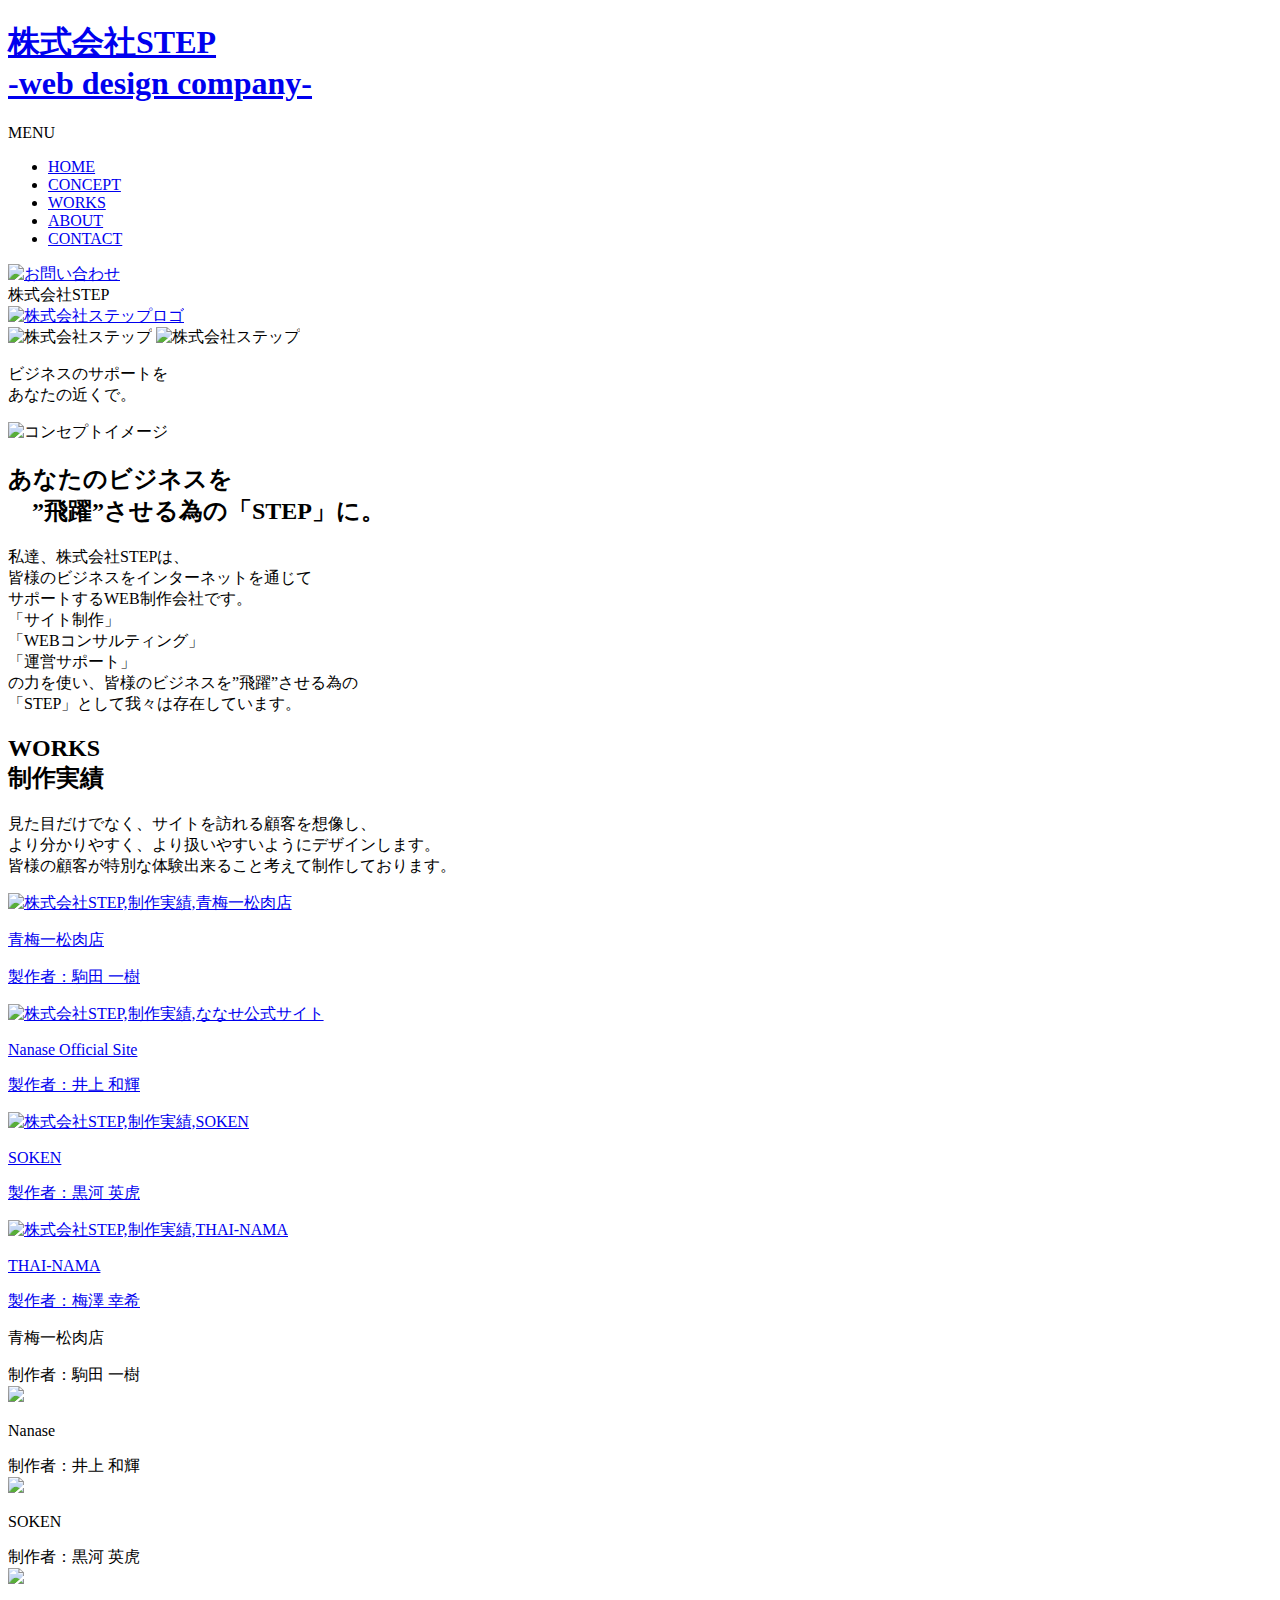
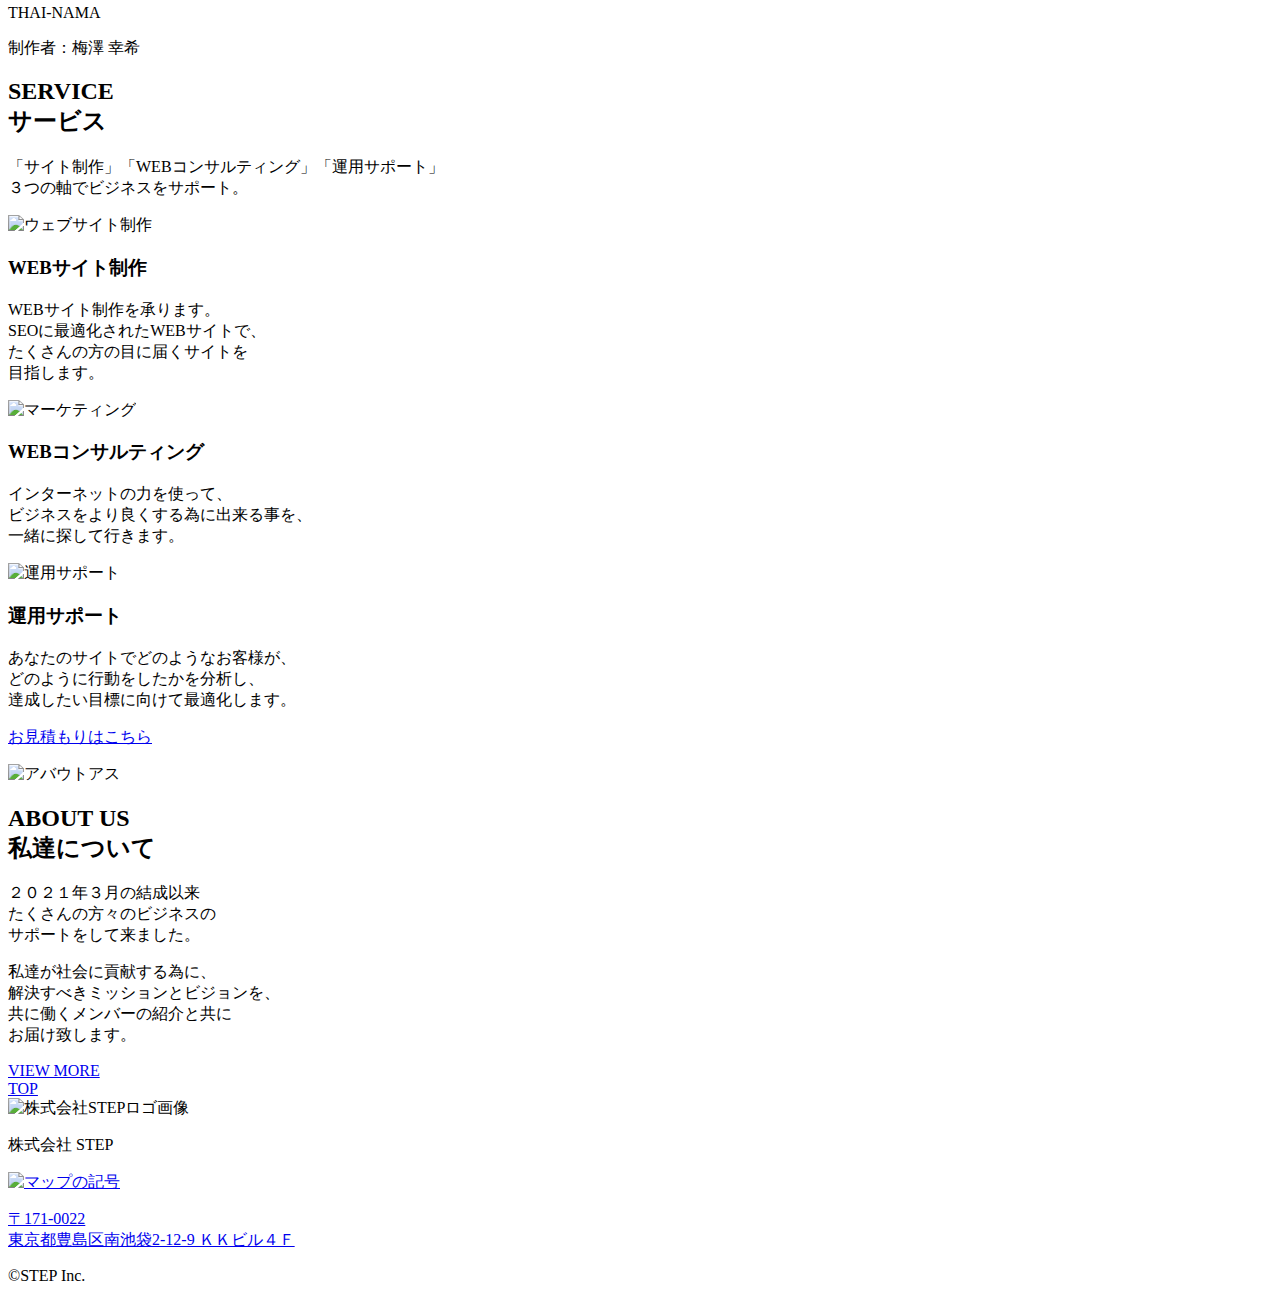
==== index.html @ a60bfa65 "Add files via upload" ====
<!DOCTYPE html>
<html lang="ja">
<head>
  <meta charset="UTF-8">
  <meta name="viewport" content="width=device-width, initial-scale=1.0">
  <meta name="description" content="株式会社STEP(ステップ)は、東京都にあるweb制作会社です。webサイト制作、コンサルティング、web運営サポートなど、インターネットの力を使ってあなたのビジネスをサポート致します。トップページ。">
  <meta name="keyword" content="サイト制作会社,webサイト制作,コンサルティング,web運用サポート,料金">
  <title>株式会社STEP</title>
  <link rel="stylesheet" href="/step/css/style.css">
  <link rel="stylesheet" href="https://cdnjs.cloudflare.com/ajax/libs/Swiper/4.0.7/css/swiper.min.css" />
  <meta name="format-detection" content="telephone=no">
  <link rel="shortcut icon" href="/step/favicon.svg" type="image/svg+xml">
  <link rel="apple-touch-icon" sizes="192x192" href="/step/img/touch_icon.png">
</head>
<body>

  <header class="top-header">
    <h1><a href="/step/index.html"><span>株式会社STEP</span><br><span>-web design company-</span></a></h1>
    <div id="g-nav-btn">
      <div class="hamburger"><span></span></div><!-- .hamburger -->
      <p>MENU</p>
    </div><!-- #g-nav-btn -->
    <nav id="g-nav">
      <ul>
        <li><a href="/step/index.html"><span>HOME</span></a></li>
        <li><a href="/step/index.html#concept"><span>CONCEPT</span></a></li>
        <li><a href="/step/index.html#works"><span>WORKS</span></a></li>
        <li><a href="/step/about-us/index.html"><span>ABOUT</span></a></li>
        <li><a href="/step/contact/index.html"><span>CONTACT</span></a></li>
      </ul>
    </nav><!-- .g-nav -->
    <div class="contact-btn">
      <a href="/step/contact/index.html#contact"><img src="/step/img/top-pc/mail.png" alt="お問い合わせ"></a>
    </div><!-- .contact-btn -->
  </header><!-- .top-header -->

  <div id="sp-logo-txt">株式会社STEP</div>

  <div id="logo-wrapper">
    <a href="#"><img src="/step/img/top-pc/logo-header02.png" alt="株式会社ステップロゴ"></a>
    <a href="#"><img src="/step/img/menu-pc/logo.png" alt=""></a>
  </div><!-- #logo-wrapper -->

  <div class="top-page-key-visual">
    <div class="key-visual-img-box rellax">
      <img class="img-pc" src="/step/img/top-pc/jump.jpg" alt="株式会社ステップ">
      <img class="img-sp" src="/step/img/top-sp/jump.jpg" alt="株式会社ステップ">
    </div>
    <div class="key-visual-txt-box">
      <p>ビジネスのサポートを<br><span>あなたの近くで。</span></p>
    </div>
  </div>
  
  <main class="top-page">
    <section class="company" id="concept">
      <p class="company-image"><img src="/step/img/top-pc/concept01.jpg" alt="コンセプトイメージ"></p><!-- .company-image -->
      <div class="company-box">
        <h2>あなたのビジネスを<br><span>　”飛躍”させる為の「STEP」に。</span></h2>
        <p class="company-txt">
          私達、株式会社STEPは、<br>
          皆様のビジネスをインターネットを通じて<br>
          サポートするWEB制作会社です。<br>
          <span>
            「サイト制作」<br>
            「WEBコンサルティング」<br>
            「運営サポート」<br>
          </span>
          の力を使い、皆様のビジネスを”飛躍”させる為の<br>
          「STEP」として我々は存在しています。
        </p><!-- .company-txt -->
      </div><!-- .company-box -->
    </section><!-- .company -->

    <div class="works" id="works">
      <h2>WORKS<br><span>制作実績</span></h2>
      <p>
        見た目だけでなく、サイトを訪れる顧客を想像し、<br>より分かりやすく、より扱いやすいようにデザインします。<br>皆様の顧客が特別な体験出来ること考えて制作しております。
      </p>
      <div class="works-wrapper">
        <a href="https://ichimatsu-nikuten.github.io/" target="_blank" rel="noopener noreferrer">
          <div class="works-box">
            <img src="/step/img/top-sp/ichimatsu.jpg" alt="株式会社STEP,制作実績,青梅一松肉店">
            <div class="works-txt-box">
              <p>青梅一松肉店</p>
              <p>製作者：駒田 一樹</p>
            </div>
          </div>
        </a>
        <a href="http://inouengineer.starfree.jp/client-work/#" target="_blank" rel="noopener noreferrer">
          <div class="works-box">
            <img src="/step/img/top-sp/inoue.jpg" alt="株式会社STEP,制作実績,ななせ公式サイト">
            <div class="works-txt-box">
              <p>Nanase Official Site</p>
              <p>製作者：井上 和輝</p>
            </div>
          </div>
        </a>
        <a href="http://hkfelica.starfree.jp/soken/" target="_blank" rel="noopener noreferrer">
          <div class="works-box">
            <img src="/step/img/top-sp/soken.jpg" alt="株式会社STEP,制作実績,SOKEN">
            <div class="works-txt-box">
              <p>SOKEN</p>
              <p>製作者：黒河 英虎</p>
            </div>
          </div>
        </a>
        <a href="http://ume11.starfree.jp/thai-nama/" target="_blank" rel="noopener noreferrer">
          <div class="works-box">
            <img src="/step/img/top-sp/thai-nama.jpg" alt="株式会社STEP,制作実績,THAI-NAMA">
            <div class="works-txt-box">
              <p>THAI-NAMA</p>
              <p>製作者：梅澤 幸希</p>
            </div>
          </div>
        </a>
      </div>
    </div>

    <section class="swiper-container loading">

      <div class="swiper-wrapper">
        <div class="swiper-slide" style="background-image:url(/step/img/top-sp/ichimatsu.jpg)">
          <div class="content">
            <p class="title" data-swiper-parallax="-30%" data-swiper-parallax-scale=".7">青梅一松肉店</p>
            <span class="caption" data-swiper-parallax="-20%">
              制作者：駒田 一樹
            </span>
          </div>
        </div>
        
        <div class="swiper-slide" style="background-image:url(/step/img/top-sp/inoue.jpg)">
          <img src="https://placehold.jp/a8ffc5/ffffff/1280x720.jpg" class="entity-img" />
          <div class="content">
            <p class="title" data-swiper-parallax="-30%" data-swiper-parallax-scale=".7">Nanase</p>
            <span class="caption" data-swiper-parallax="-20%">
              制作者：井上 和輝
            </span>
          </div>
        </div>
        <div class="swiper-slide" style="background-image:url(/step/img/top-sp/soken.jpg)">
          <img src="https://placehold.jp/a8ffc5/ffffff/1280x720.jpg" class="entity-img" />
          <div class="content">
            <p class="title" data-swiper-parallax="-30%" data-swiper-parallax-scale=".7">SOKEN</p>
            <span class="caption" data-swiper-parallax="-20%">
              制作者：黒河 英虎
            </span>
          </div>
        </div>
        <div class="swiper-slide" style="background-image:url(/step/img/top-sp/thai-nama.jpg)">
          <img src="https://placehold.jp/a8ffc5/ffffff/1280x720.jpg" class="entity-img" />
          <div class="content">
            <p class="title" data-swiper-parallax="-30%" data-swiper-parallax-scale=".7">THAI-NAMA</p>
            <span class="caption" data-swiper-parallax="-20%">
              制作者：梅澤 幸希
            </span>
          </div>
        </div>
      </div>
      
      <!-- If we need pagination -->
      <!-- <div class="swiper-pagination"></div> -->
      <!-- If we need navigation buttons -->
      <div class="swiper-button-prev swiper-button-white"></div>
      <div class="swiper-button-next swiper-button-white"></div>
    </section>

    <!-- 井上部分 -->
    <div class="service">
      <h2>SERVICE<br><span>サービス</span></h2>
      <p>
        「サイト制作」「WEBコンサルティング」「運用サポート」<br>３つの軸でビジネスをサポート。
      </p>
      <section class="service-wrapper">
        <div class="service-box">
          <div class="img-item">
            <img src="/step/img/top-pc/unyou01.jpg" alt="ウェブサイト制作">
          </div>
          <div class="service-txt-wrapper">
            <h3>WEBサイト制作</h3>
            <p>
              WEBサイト制作を承ります。<br>SEOに最適化されたWEBサイトで、<br>たくさんの方の目に届くサイトを<br class="service-sp-br">目指します。
            </p>
          </div>
        </div>
        
        <div class="service-box">
          <div class="img-item">
            <img src="/step/img/top-pc/marketing.jpg" alt="マーケティング">
          </div>
          <div class="service-txt-wrapper">
            <h3><span class="pc-txt">WEB</span>コンサルティング</h3>
            <p>
              インターネットの力を使って、<br>ビジネスをより良くする為に出来る事を、<br>一緒に探して行きます。
            </p>
            <!-- <p>
              インターネットの力を使って、<br>ビジネスをより良くする為に<br class="service-sp-br">出来る事を、<br class="service-pc-br">一緒に探して行きます。
            </p> -->
          </div>
        </div>

        <div class="service-box">
          <div class="img-item">
            <img src="/step/img/top-pc/unyou02.jpg" alt="運用サポート">
          </div>
          <div class="service-txt-wrapper">
            <h3>運用サポート</h3>
            <p>
              あなたのサイトでどのようなお客様が、<br>どのように行動をしたかを分析し、<br>達成したい目標に向けて最適化します。
            </p>
          </div>
        </div>
      </section>
      <div class="form-btn">
        <a href="/step/contact/index.html">お見積もりはこちら</a>
        <div class="button-shadow"></div>
      </div>
    </div>

    <section class="top-about-us">
      <div class="top-about-us-wrapper">
      <p class="about-us-image"><img src="/step/img/top-pc/about01.jpg" alt="アバウトアス"></p><!-- .about-us-image -->
      <div class="about-us-box">
          <h2>ABOUT US<br><span>私達について</span></h2>
          <div class="about-us-txt">
              <p>２０２１年３月の結成以来<br>たくさんの方々のビジネスの<br>サポートをして来ました。</p>
              <p>私達が社会に貢献する為に、<br>解決すべきミッションとビジョンを、<br>共に働くメンバーの紹介と共に<br>お届け致します。</p>
          </div><!-- .about-us-txt -->
          <div class="about-us-btn">
              <a href="/step/about-us/index.html">VIEW MORE</a>
              <div class="button-shadow"></div>
          </div><!-- .about-us-btn -->
      </div><!-- .about-us-box -->
    </div><!-- .top-about-us-wrapper -->
    </section><!-- .top-about-us -->

  </main>

  <div id="scroll" class="scroll">
    <a id ="to-top" href="#">TOP</a>
    <span id="bar1" class="bar1"></span>
  </div>

  <footer>
    <img src="/step/img/top-pc/logo-footer.png" alt="株式会社STEPロゴ画像">
    <p>株式会社 STEP</p>
    <a href="https://www.google.co.jp/maps/place/%E6%A0%AA%E5%BC%8F%E4%BC%9A%E7%A4%BE%E3%83%95%E3%82%A1%E3%82%A6%E3%83%B3%E3%83%87%E3%83%BC%E3%82%B7%E3%83%A7%E3%83%B3%E3%83%95%E3%82%A7%E3%83%AA%E3%82%ABTA/@35.7259364,139.7117068,17z/data=!3m2!4b1!5s0x60188d69a1bdee07:0xf93a9b8d9839c72a!4m5!3m4!1s0x60188d6b8b0de7dd:0xd184e022fc8bf0e6!8m2!3d35.7259321!4d139.7138955?hl=ja" target="_blank" rel="noopener noreferrer">
      <img src="/step/img/top-pc/map.png" alt="マップの記号">
      <p>〒171-0022<br class="br-sp"> 東京都豊島区南池袋2-12-9 ＫＫビル４Ｆ</p>
    </a>
    <p class="copy">&copy;STEP Inc.</p>
  </footer>


  <script src="https://ajax.googleapis.com/ajax/libs/jquery/3.5.1/jquery.min.js"></script>
  <script src="/step/js/rellax.js"></script>
  <script src="https://cdnjs.cloudflare.com/ajax/libs/Swiper/4.0.7/js/swiper.min.js"></script>
  <script src="/step/js/swiper.js"></script>
  <script src="/step/js/script.js"></script>
</body>
</html>
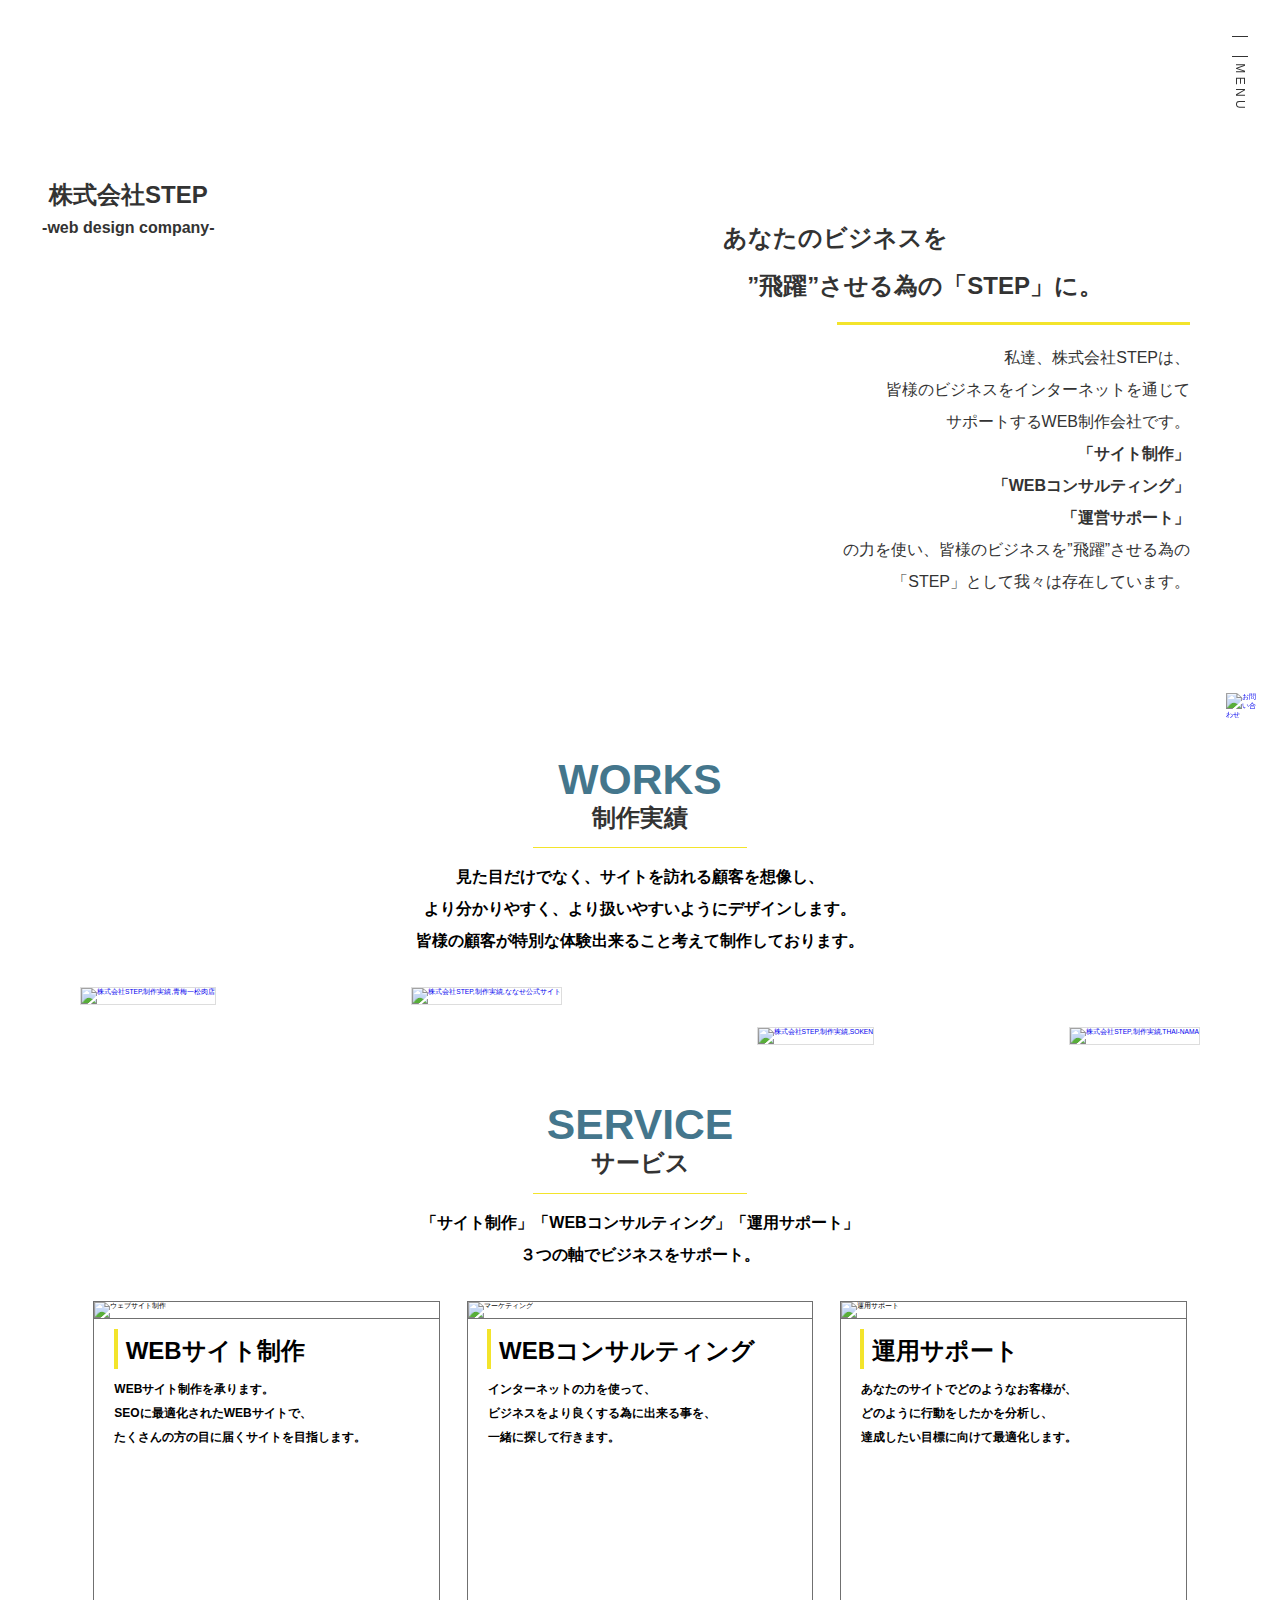
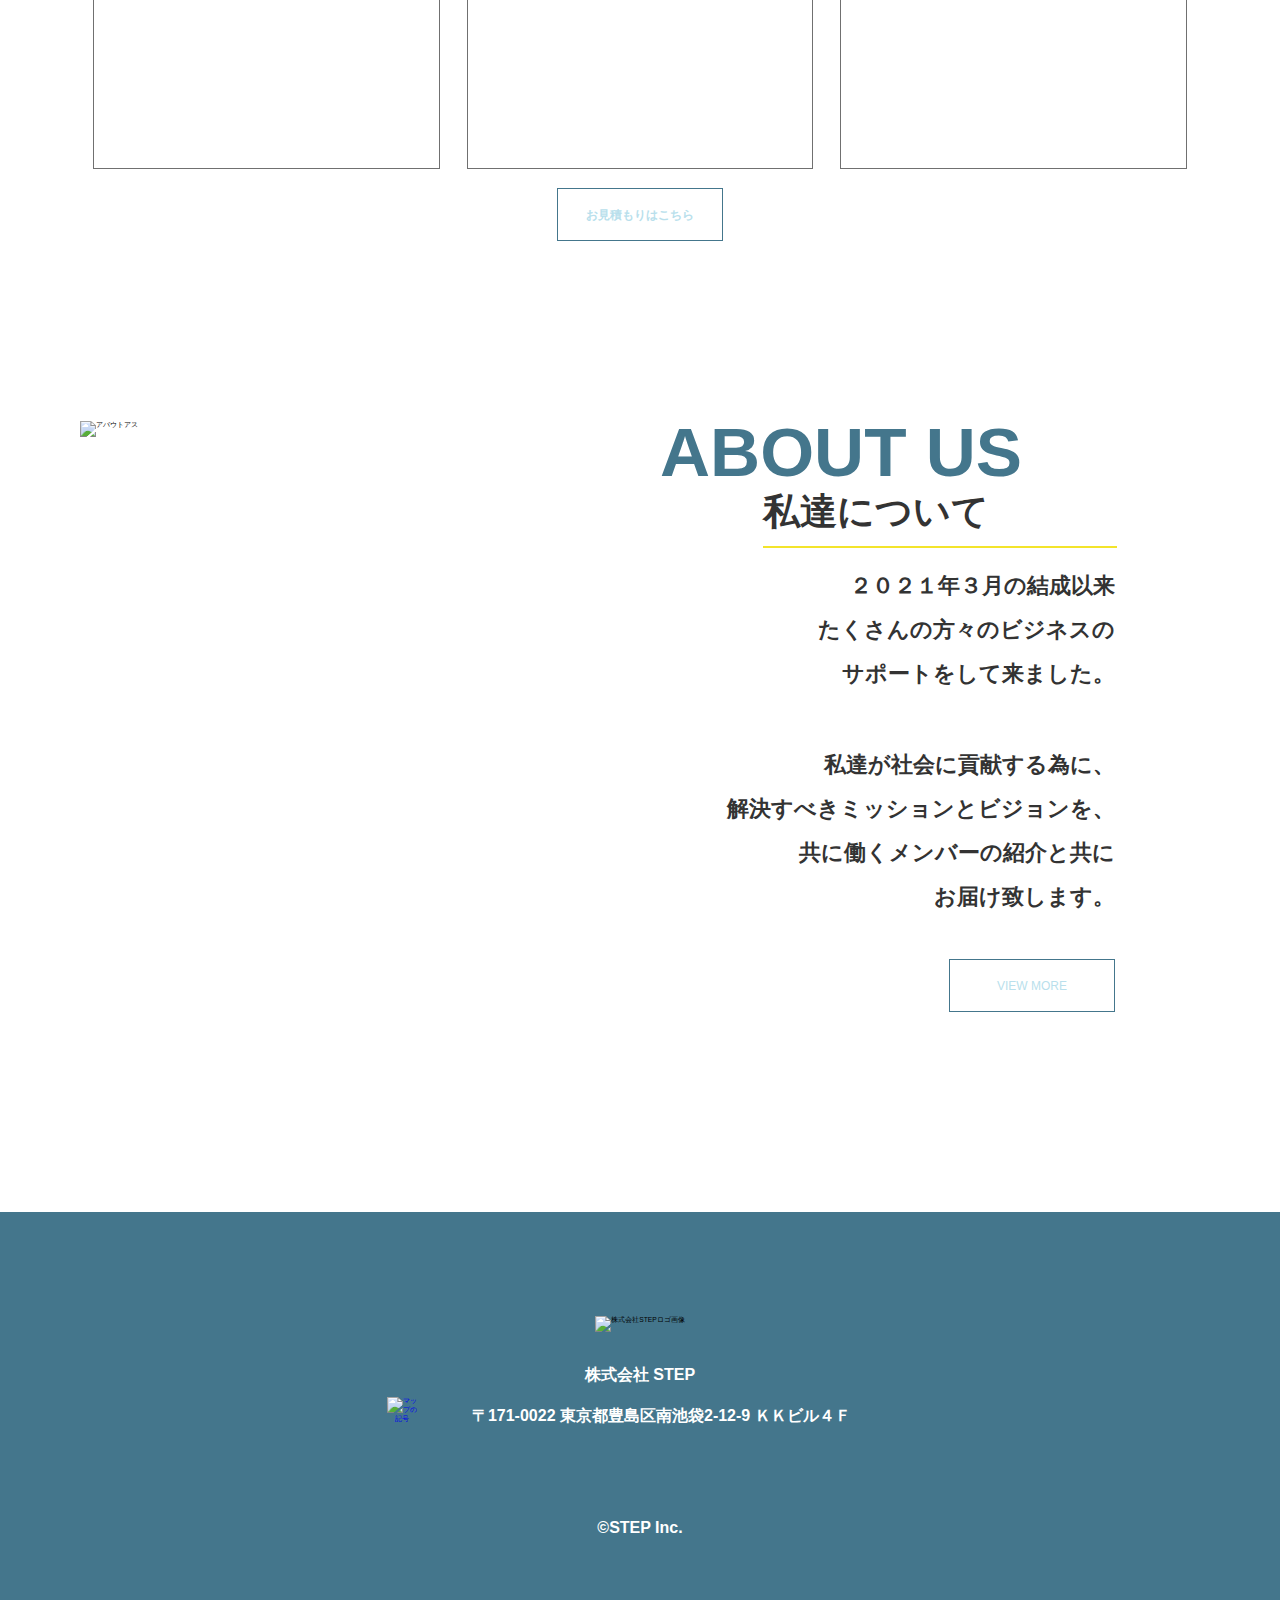
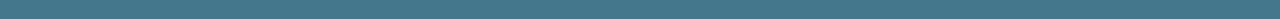
==== commit b80bd8ea: "Update index.html" ====
--- a/index.html
+++ b/index.html
@@ -6,7 +6,7 @@
   <meta name="description" content="株式会社STEP(ステップ)は、東京都にあるweb制作会社です。webサイト制作、コンサルティング、web運営サポートなど、インターネットの力を使ってあなたのビジネスをサポート致します。トップページ。">
   <meta name="keyword" content="サイト制作会社,webサイト制作,コンサルティング,web運用サポート,料金">
   <title>株式会社STEP</title>
-  <link rel="stylesheet" href="/step/css/style.css">
+  <link rel="stylesheet" href="/css/style.css">
   <link rel="stylesheet" href="https://cdnjs.cloudflare.com/ajax/libs/Swiper/4.0.7/css/swiper.min.css" />
   <meta name="format-detection" content="telephone=no">
   <link rel="shortcut icon" href="/step/favicon.svg" type="image/svg+xml">
@@ -257,4 +257,4 @@
   <script src="/step/js/swiper.js"></script>
   <script src="/step/js/script.js"></script>
 </body>
-</html>+</html>
--- a/css/style.css
+++ b/css/style.css
@@ -0,0 +1,2767 @@
+@charset "UTF-8";
+html {
+  box-sizing: border-box;
+  -webkit-text-size-adjust: 100%;
+}
+
+*, :after, :before {
+  background-repeat: no-repeat;
+  box-sizing: inherit;
+}
+
+:after, :before {
+  text-decoration: inherit;
+  vertical-align: inherit;
+}
+
+* {
+  padding: 0;
+  margin: 0;
+  box-sizing: border-box;
+}
+
+audio:not([controls]) {
+  display: none;
+  height: 0;
+}
+
+hr {
+  overflow: visible;
+}
+
+article, aside, details, figcaption, figure, footer, header, main, menu, nav, section, summary {
+  display: block;
+}
+
+summary {
+  display: list-item;
+}
+
+small {
+  font-size: 80%;
+}
+
+[hidden], template {
+  display: none;
+}
+
+abbr[title] {
+  border-bottom: 1px dotted;
+  text-decoration: none;
+}
+
+a {
+  background-color: transparent;
+  -webkit-text-decoration-skip: objects;
+}
+
+a:active, a:hover {
+  outline-width: 0;
+}
+
+code, kbd, pre, samp {
+  font-family: monospace, monospace;
+}
+
+b, strong {
+  font-weight: bolder;
+}
+
+dfn {
+  font-style: italic;
+}
+
+mark {
+  background-color: #ff0;
+  color: #000;
+}
+
+sub, sup {
+  font-size: 75%;
+  line-height: 0;
+  position: relative;
+  vertical-align: baseline;
+}
+
+sub {
+  bottom: -0.25em;
+}
+
+sup {
+  top: -0.5em;
+}
+
+input {
+  border-radius: 0;
+}
+
+[role=button], [type=button], [type=reset], [type=submit], button {
+  cursor: pointer;
+}
+
+[disabled] {
+  cursor: default;
+}
+
+[type=number] {
+  width: auto;
+}
+
+[type=search] {
+  -webkit-appearance: textfield;
+}
+
+[type=search]::-webkit-search-cancel-button, [type=search]::-webkit-search-decoration {
+  -webkit-appearance: none;
+}
+
+textarea {
+  overflow: auto;
+  resize: vertical;
+}
+
+button, input, optgroup, select, textarea {
+  font: inherit;
+}
+
+optgroup {
+  font-weight: 700;
+}
+
+button {
+  overflow: visible;
+}
+
+[type=button]::-moz-focus-inner, [type=reset]::-moz-focus-inner, [type=submit]::-moz-focus-inner, button::-moz-focus-inner {
+  border-style: 0;
+  padding: 0;
+}
+
+[type=button]::-moz-focus-inner, [type=reset]::-moz-focus-inner, [type=submit]::-moz-focus-inner, button:-moz-focusring {
+  outline: 1px dotted ButtonText;
+}
+
+[type=reset], [type=submit], button, html [type=button] {
+  -webkit-appearance: button;
+}
+
+button, select {
+  text-transform: none;
+}
+
+button, input, select, textarea {
+  background-color: transparent;
+  border-style: none;
+  color: inherit;
+}
+
+select {
+  -moz-appearance: none;
+  -webkit-appearance: none;
+}
+
+select::-ms-expand {
+  display: none;
+}
+
+select::-ms-value {
+  color: currentColor;
+}
+
+legend {
+  border: 0;
+  color: inherit;
+  display: table;
+  max-width: 100%;
+  white-space: normal;
+}
+
+::-webkit-file-upload-button {
+  -webkit-appearance: button;
+  font: inherit;
+}
+
+[type=search] {
+  -webkit-appearance: textfield;
+  outline-offset: -2px;
+}
+
+img {
+  border-style: none;
+  vertical-align: bottom;
+}
+
+progress {
+  vertical-align: baseline;
+}
+
+svg:not(:root) {
+  overflow: hidden;
+}
+
+audio, canvas, progress, video {
+  display: inline-block;
+}
+
+@media screen {
+  [hidden~=screen] {
+    display: inherit;
+  }
+
+  [hidden~=screen]:not(:active):not(:focus):not(:target) {
+    position: absolute !important;
+    clip: rect(0 0 0 0) !important;
+  }
+}
+[aria-busy=true] {
+  cursor: progress;
+}
+
+[aria-controls] {
+  cursor: pointer;
+}
+
+[aria-disabled] {
+  cursor: default;
+}
+
+::selection {
+  background-color: #b3d4fc;
+  color: #000;
+  text-shadow: none;
+}
+
+ul, ol {
+  list-style: none;
+}
+
+a {
+  text-decoration: none;
+}
+
+.wrapper {
+  overflow: hidden;
+}
+
+body {
+  overflow-y: scroll;
+}
+
+html {
+  font-size: calc(100vw / 192);
+}
+@media (max-width: 800px) {
+  html {
+    font-size: calc(100vw / 80);
+  }
+}
+
+body {
+  font-family: "メイリオ", "Meiryo", "ＭＳ ゴシック", "Hiragino Kaku Gothic ProN", "ヒラギノ角ゴ ProN W3", sans-serif;
+  overflow-x: hidden;
+}
+
+@media (max-width: 800px) {
+  header {
+    width: 100%;
+    height: 10rem;
+    background-color: #fff;
+    position: fixed;
+    top: 0;
+    left: 0;
+    padding: 0 2rem;
+    z-index: 100;
+  }
+}
+header > h1 > a {
+  display: block;
+  width: 12rem;
+  height: 36.2rem;
+  text-indent: 100%;
+  white-space: nowrap;
+  overflow: hidden;
+  background: url(/step/img/top-pc/logo-header02.png) no-repeat center center/7.9rem 28.2rem;
+  position: fixed;
+  top: 0;
+  z-index: 11;
+  transition: 0.7s;
+}
+@media (max-width: 800px) {
+  header > h1 > a {
+    width: 28rem;
+    height: 10rem;
+    background: url(/step/img/top-sp/logo-header.png) no-repeat center center/21.5rem 6rem;
+  }
+}
+header > h1.slide > a {
+  background: url(/step/img/menu-pc/logo.png) no-repeat center center/7.9rem 28.2rem;
+}
+@media (max-width: 800px) {
+  header > h1.slide > a {
+    background: url(/step/img/menu-sp/logo.png) no-repeat center center/21.5rem 6rem;
+  }
+}
+header > #g-nav-btn {
+  width: 4.5rem;
+  height: 12.6rem;
+  position: fixed;
+  top: 4rem;
+  right: 3.75rem;
+  z-index: 11;
+  cursor: pointer;
+}
+@media (max-width: 800px) {
+  header > #g-nav-btn {
+    width: 11.6rem;
+    height: 4.5rem;
+    top: 2rem;
+    right: 2rem;
+  }
+}
+header > #g-nav-btn > .hamburger {
+  width: 4.5rem;
+  height: 4.5rem;
+  position: relative;
+}
+@media (max-width: 800px) {
+  header > #g-nav-btn > .hamburger {
+    position: absolute;
+    right: 0;
+  }
+}
+header > #g-nav-btn > .hamburger > span {
+  width: 2.5rem;
+  height: 0.1rem;
+  background-color: #333;
+  position: absolute;
+  top: 0;
+  bottom: 1.5rem;
+  left: 0;
+  right: 0;
+  margin: auto;
+  transition: 0.5s;
+}
+header > #g-nav-btn > .hamburger > span::after {
+  display: block;
+  content: "";
+  width: 2.5rem;
+  height: 0.1rem;
+  background-color: #333;
+  position: absolute;
+  top: 3rem;
+  bottom: 0;
+  left: 0;
+  right: 0;
+  margin: auto;
+  transition: 0.5s;
+}
+header > #g-nav-btn > p {
+  width: 7.1rem;
+  height: 1.8rem;
+  line-height: 1.8rem;
+  font-size: 1.8rem;
+  letter-spacing: 0.5rem;
+  color: #333;
+  transform: rotate(90deg);
+  position: absolute;
+  top: 0;
+  bottom: -5.6rem;
+  left: -1.3rem;
+  right: 0;
+  margin: auto;
+  transition: 0.5s;
+}
+@media (max-width: 800px) {
+  header > #g-nav-btn > p {
+    transform: rotate(0);
+    right: 4rem;
+    bottom: 0;
+    left: 0;
+  }
+}
+header > #g-nav-btn.slide > .hamburger > span {
+  background-color: #fff;
+  bottom: 0;
+  transform: rotate(45deg);
+}
+header > #g-nav-btn.slide > .hamburger > span::after {
+  background-color: #fff;
+  top: 0;
+  transform: rotate(-90deg);
+}
+header > #g-nav-btn.slide > p {
+  color: #fff;
+}
+@media (max-width: 800px) {
+  header > #g-nav-btn.slide > p {
+    margin-right: 1rem;
+  }
+}
+header > #g-nav {
+  width: 100%;
+  height: 100vh;
+  background-color: #44768c;
+  position: fixed;
+  top: 0;
+  left: 0;
+  transform: translate(100%, 0);
+  z-index: 10;
+  transition: 0.5s;
+}
+header > #g-nav > ul {
+  width: 40rem;
+  height: 40%;
+  position: absolute;
+  top: 0;
+  bottom: 0;
+  left: 0;
+  right: 0;
+  margin: auto;
+}
+@media (max-width: 800px) {
+  header > #g-nav > ul {
+    width: 30rem;
+  }
+}
+header > #g-nav > ul > li {
+  height: 20%;
+}
+header > #g-nav > ul > li > a {
+  display: block;
+  font-size: 5rem;
+  color: #fff;
+  text-align: center;
+  height: 6.5rem;
+}
+header > #g-nav > ul > li > a > span {
+  display: inline-block;
+  height: 6.5rem;
+  padding: 0 1rem;
+  position: relative;
+  overflow: hidden;
+}
+header > #g-nav > ul > li > a > span::after {
+  display: block;
+  content: "";
+  width: 100%;
+  height: 0.4rem;
+  background-color: #fff;
+  position: absolute;
+  left: 0;
+  bottom: 0;
+  transform: translateX(-110%);
+  transition: 0.2s;
+}
+header > #g-nav > ul > li > a > span:hover::after {
+  transform: translateX(0);
+}
+header > #g-nav.slide {
+  transform: translate(0, 0);
+}
+header > .contact-btn {
+  width: 4.5rem;
+  height: 4.5rem;
+  position: fixed;
+  top: 77vh;
+  right: 3.6rem;
+  z-index: 5;
+}
+@media (max-width: 800px) {
+  header > .contact-btn {
+    top: 2rem;
+    right: 17rem;
+  }
+}
+header > .contact-btn > a {
+  display: block;
+}
+header > .contact-btn > a > img {
+  width: 100%;
+}
+
+header.top-header {
+  position: relative;
+}
+@media (max-width: 800px) {
+  header.top-header {
+    position: fixed;
+  }
+}
+header.top-header > h1 {
+  width: 38.5rem;
+  height: 50rem;
+  background-color: #fff;
+  position: absolute;
+  top: 0;
+  left: 0;
+  z-index: 10;
+  padding: 13.5rem 2.25rem 0;
+}
+@media (max-width: 800px) {
+  header.top-header > h1 {
+    padding: 0;
+    height: 10rem;
+    background-color: #fff;
+    position: static;
+  }
+}
+header.top-header > h1 > a {
+  width: 34rem;
+  height: 10.3rem;
+  background: 0;
+  text-indent: 0;
+  white-space: normal;
+  overflow: visible;
+  color: #333;
+  font-size: 3.6rem;
+  font-weight: bold;
+  position: static;
+  text-align: center;
+}
+@media (max-width: 800px) {
+  header.top-header > h1 > a {
+    font-size: 2.8rem;
+  }
+}
+header.top-header > h1 > a::before {
+  display: block;
+  content: "";
+  width: 36.5rem;
+  height: 10.3rem;
+  background: url(/step/img/top-pc/logo-header.png) no-repeat center center/32.85rem 9.27rem;
+  margin-bottom: 3rem;
+  padding-bottom: 3rem;
+}
+@media (max-width: 800px) {
+  header.top-header > h1 > a::before {
+    width: 28rem;
+    height: 10rem;
+    background: url(/step/img/top-pc/logo-header.png) no-repeat center center/21.5rem 6rem;
+    margin-bottom: 0;
+    padding-bottom: 0;
+  }
+}
+@media (max-width: 800px) {
+  header.top-header > h1 > a > span {
+    display: none;
+  }
+}
+header.top-header > h1 > a > span:nth-of-type(2) {
+  font-size: 2.4rem;
+}
+
+#sp-logo-txt {
+  display: none;
+}
+@media (max-width: 800px) {
+  #sp-logo-txt {
+    width: 34rem;
+    height: 18.5rem;
+    padding: 11.5rem 0 0 6.5rem;
+    font-size: 2.8rem;
+    color: #333;
+    font-weight: bold;
+    background-color: #fff;
+    position: absolute;
+    top: 0;
+    left: 0;
+    z-index: 5;
+    display: block;
+  }
+}
+
+#logo-wrapper {
+  visibility: hidden;
+  opacity: 0;
+  transition: 0.5s;
+}
+#logo-wrapper > a {
+  display: block;
+  width: 12rem;
+  height: 36.2rem;
+  padding: 4rem 2.05rem;
+  position: fixed;
+  top: 0;
+  left: 0;
+  z-index: 11;
+}
+#logo-wrapper > a:nth-of-type(2) {
+  display: none;
+}
+#logo-wrapper > a > img {
+  width: 100%;
+  height: 100%;
+}
+#logo-wrapper.on {
+  visibility: visible;
+  opacity: 1;
+}
+@media (max-width: 800px) {
+  #logo-wrapper.on {
+    visibility: hidden;
+  }
+}
+#logo-wrapper.on.slide > a {
+  display: none;
+}
+#logo-wrapper.on.slide > a:nth-of-type(2) {
+  display: block;
+}
+
+.top-page {
+  padding: 0 12rem;
+  margin-bottom: 20vh;
+}
+@media (max-width: 800px) {
+  .top-page {
+    padding: 0;
+  }
+}
+
+.top-page-key-visual {
+  padding: 4rem 12rem;
+  position: relative;
+  margin-bottom: 1rem;
+  overflow-y: hidden;
+}
+@media (max-width: 800px) {
+  .top-page-key-visual {
+    padding: 0 0 0 6.5rem;
+    margin-top: 10rem;
+  }
+}
+.top-page-key-visual .key-visual-img-box .img-pc {
+  height: 100%;
+  width: 100%;
+}
+@media (max-width: 800px) {
+  .top-page-key-visual .key-visual-img-box .img-pc {
+    display: none;
+  }
+}
+.top-page-key-visual .key-visual-img-box .img-sp {
+  display: none;
+}
+@media (max-width: 800px) {
+  .top-page-key-visual .key-visual-img-box .img-sp {
+    display: block;
+    height: 100%;
+    width: 100%;
+  }
+}
+.top-page-key-visual .key-visual-txt-box {
+  height: 50rem;
+  width: 20rem;
+  background: #fff;
+  position: absolute;
+  top: 22rem;
+  right: 12rem;
+}
+@media (max-width: 800px) {
+  .top-page-key-visual .key-visual-txt-box {
+    height: 15rem;
+    width: 36.8rem;
+    top: 99rem;
+    right: 0;
+  }
+}
+.top-page-key-visual .key-visual-txt-box p {
+  color: #333;
+  font-size: 2rem;
+  font-weight: bold;
+  letter-spacing: 0.5em;
+  writing-mode: vertical-rl;
+  position: absolute;
+  line-height: 2.1;
+  top: 9%;
+  left: 50%;
+  transform: translateY(1%) translateX(-50%);
+}
+@media (max-width: 800px) {
+  .top-page-key-visual .key-visual-txt-box p {
+    writing-mode: horizontal-tb;
+    font-size: 2.4rem;
+    letter-spacing: 0;
+    line-height: calc(46 / 24);
+    position: absolute;
+    top: 50%;
+    left: 10%;
+    transform: translateY(-46%) translateX(-3%);
+  }
+}
+.top-page-key-visual .key-visual-txt-box p span {
+  margin-top: 14.5rem;
+}
+@media (max-width: 800px) {
+  .top-page-key-visual .key-visual-txt-box p span {
+    margin-left: 12rem;
+  }
+}
+
+.top-page > .works {
+  padding-top: 4rem;
+  margin-bottom: 9.5rem;
+}
+@media (max-width: 800px) {
+  .top-page > .works {
+    margin-bottom: 4rem;
+  }
+}
+.top-page > .works > h2 {
+  font-size: 6.4rem;
+  line-height: calc(48 / 64);
+  color: #44768c;
+  text-align: center;
+  margin-bottom: 2rem;
+}
+.top-page > .works > h2::after {
+  content: "";
+  display: block;
+  height: 0.1rem;
+  width: 32rem;
+  text-align: center;
+  background: #f3e42b;
+  margin: 2rem auto 0;
+}
+.top-page > .works > h2 > span {
+  font-size: 3.6rem;
+  line-height: calc(48 / 36);
+  color: #333;
+}
+.top-page > .works > p {
+  font-size: 2.4rem;
+  line-height: 2;
+  font-weight: bold;
+  text-align: center;
+  margin-bottom: 4.5rem;
+}
+@media (max-width: 800px) {
+  .top-page > .works > p {
+    margin-bottom: 0;
+  }
+}
+.top-page > .works > .works-wrapper {
+  display: flex;
+  justify-content: space-between;
+  flex-wrap: wrap;
+}
+@media (max-width: 800px) {
+  .top-page > .works > .works-wrapper {
+    display: none;
+  }
+}
+.top-page > .works > .works-wrapper > a:nth-of-type(n+3) {
+  margin-top: 6rem;
+}
+.top-page > .works > .works-wrapper > a > .works-box {
+  max-width: 80rem;
+  max-height: 60rem;
+  border: 0.1rem solid #ddd;
+  transition: 0.5s;
+  position: relative;
+}
+.top-page > .works > .works-wrapper > a > .works-box:hover {
+  transform: scale(1.03);
+}
+.top-page > .works > .works-wrapper > a > .works-box:hover > .works-txt-box {
+  background: rgba(0, 0, 0, 0.4);
+}
+.top-page > .works > .works-wrapper > a > .works-box:hover > .works-txt-box > p {
+  opacity: 0.9;
+}
+.top-page > .works > .works-wrapper > a > .works-box img {
+  width: 100%;
+  height: 100%;
+}
+.top-page > .works > .works-wrapper > a > .works-box .works-txt-box {
+  height: 100%;
+  width: 100%;
+  position: absolute;
+  bottom: 0;
+  left: 0;
+  background: rgba(0, 0, 0, 0);
+  transition: all 0.5s ease-in-out;
+}
+.top-page > .works > .works-wrapper > a > .works-box .works-txt-box p {
+  opacity: 0;
+  transition: all 0.5s ease-in-out;
+  font-size: 4rem;
+  font-weight: bold;
+  margin-bottom: 1rem;
+  color: #fff;
+  position: absolute;
+  left: 3rem;
+  bottom: 8rem;
+}
+.top-page > .works > .works-wrapper > a > .works-box .works-txt-box p + p {
+  font-size: 2.8rem;
+  font-weight: normal;
+  bottom: 2rem;
+}
+
+.top-page .service {
+  padding: 0 2rem;
+}
+.top-page .service h2 {
+  font-size: 6.4rem;
+  line-height: calc(48 / 64);
+  color: #44768c;
+  text-align: center;
+  margin-bottom: 2rem;
+}
+.top-page .service h2::after {
+  content: "";
+  display: block;
+  height: 0.1rem;
+  width: 32rem;
+  text-align: center;
+  background: #f3e42b;
+  margin: 2rem auto 0;
+}
+.top-page .service h2 span {
+  font-size: 3.6rem;
+  line-height: calc(48 / 36);
+  color: #333;
+}
+.top-page .service > p {
+  font-size: 2.4rem;
+  line-height: 2;
+  font-weight: bold;
+  text-align: center;
+  margin-bottom: 4.5rem;
+}
+@media (max-width: 800px) {
+  .top-page .service > p {
+    margin-bottom: 1.6rem;
+  }
+}
+.top-page .service .service-wrapper {
+  display: flex;
+  justify-content: space-between;
+  margin-bottom: 2.8rem;
+}
+@media (max-width: 800px) {
+  .top-page .service .service-wrapper {
+    display: block;
+  }
+}
+.top-page .service .service-wrapper .service-box {
+  width: 52rem;
+  height: 70.3rem;
+  border: 0.1rem solid #707070;
+}
+.top-page .service .service-wrapper .service-box:hover > .img-item > img {
+  transform: scale(1.03);
+  transition: 0.5s;
+}
+@media (max-width: 800px) {
+  .top-page .service .service-wrapper .service-box {
+    display: flex;
+    width: 75.8rem;
+    height: 36.8rem;
+    border: none;
+  }
+  .top-page .service .service-wrapper .service-box:nth-of-type(n+2) {
+    margin-top: 3rem;
+  }
+}
+.top-page .service .service-wrapper .service-box .img-item {
+  max-width: 51.8rem;
+  max-height: 50rem;
+  border-bottom: 0.1rem solid #707070;
+  overflow: hidden;
+}
+@media (max-width: 800px) {
+  .top-page .service .service-wrapper .service-box .img-item {
+    max-width: 36.8rem;
+    max-height: 36.8rem;
+    border: none;
+  }
+}
+.top-page .service .service-wrapper .service-box .img-item img {
+  width: 100%;
+  height: 100%;
+}
+.top-page .service .service-wrapper .service-box .service-txt-wrapper h3 {
+  height: 6rem;
+  font-size: 3.6rem;
+  line-height: calc(48 / 36);
+  border-left: 4px solid #f3e42b;
+  padding: 0.8rem 1.2rem;
+  margin: 1.6rem 2.9rem 1.1rem;
+}
+@media (max-width: 800px) {
+  .top-page .service .service-wrapper .service-box .service-txt-wrapper h3 {
+    margin: 3rem 0 2.6rem 4rem;
+    padding: 0.8rem 1.9rem;
+  }
+}
+@media (max-width: 800px) {
+  .top-page .service .service-wrapper .service-box .service-txt-wrapper h3 span {
+    display: none;
+  }
+}
+.top-page .service .service-wrapper .service-box .service-txt-wrapper > p {
+  font-size: 1.8rem;
+  line-height: 2;
+  font-weight: bold;
+  margin-left: 3rem;
+}
+.top-page .service .service-wrapper .service-box .service-txt-wrapper > p .service-sp-br {
+  display: none;
+}
+@media (max-width: 800px) {
+  .top-page .service .service-wrapper .service-box .service-txt-wrapper > p .service-sp-br {
+    display: block;
+  }
+}
+.top-page .service .service-wrapper .service-box .service-txt-wrapper > p .service-pc-br {
+  display: block;
+}
+@media (max-width: 800px) {
+  .top-page .service .service-wrapper .service-box .service-txt-wrapper > p .service-pc-br {
+    display: none;
+  }
+}
+@media (max-width: 800px) {
+  .top-page .service .service-wrapper .service-box .service-txt-wrapper > p {
+    margin-left: 6.3rem;
+    margin-left: 4.8rem;
+  }
+}
+.top-page .service > .form-btn {
+  position: relative;
+}
+.top-page .service > .form-btn a {
+  display: block;
+  font-size: 1.8rem;
+  font-weight: 600;
+  color: #B9DFEC;
+  background: #fff;
+  width: 25rem;
+  height: 8rem;
+  margin: 0 auto;
+  border: 0.2rem solid #44768C;
+  position: relative;
+  z-index: 2;
+  transition: 0.4s;
+  text-align: center;
+  line-height: 8rem;
+}
+@media (max-width: 800px) {
+  .top-page .service > .form-btn a {
+    font-size: 1.7rem;
+    line-height: 6rem;
+    width: 24rem;
+    height: 6rem;
+  }
+}
+.top-page .service > .form-btn a span {
+  display: block;
+  font-size: 1.4rem;
+  font-weight: 300;
+}
+.top-page .service > .form-btn a:hover {
+  transform: translate(-0.5rem, -0.5rem);
+}
+.top-page .service > .form-btn a:hover ~ .button-shadow {
+  transform: translate(0.5rem, 0.5rem);
+}
+.top-page .service > .form-btn > .button-shadow {
+  width: 25rem;
+  height: 8rem;
+  background: #44768C;
+  position: absolute;
+  top: 0;
+  right: 0;
+  bottom: 0;
+  left: 0;
+  margin: auto;
+  z-index: 1;
+  transition: 0.4s;
+}
+@media (max-width: 800px) {
+  .top-page .service > .form-btn > .button-shadow {
+    width: 24rem;
+    height: 6rem;
+  }
+}
+
+.top-about-us {
+  position: relative;
+}
+.top-about-us::after {
+  display: block;
+  content: "";
+  background: url(/step/img/mizutama.gif) repeat;
+  width: 70.1rem;
+  height: 99.7rem;
+  position: absolute;
+  top: 0;
+  bottom: 0;
+  left: 0;
+  right: 11rem;
+  margin: auto;
+  z-index: -2;
+}
+@media (max-width: 800px) {
+  .top-about-us::after {
+    display: none;
+  }
+}
+.top-about-us > .top-about-us-wrapper {
+  display: flex;
+  margin-top: 27rem;
+  overflow-y: hidden;
+}
+@media (max-width: 800px) {
+  .top-about-us > .top-about-us-wrapper {
+    display: block;
+    padding: 0 2rem;
+    width: 80rem;
+    position: relative;
+    margin-top: 9rem;
+    margin-bottom: 85rem;
+    overflow-y: visible;
+  }
+}
+.top-about-us > .top-about-us-wrapper > .about-us-image {
+  width: 82.5rem;
+  height: 82.5rem;
+}
+@media (max-width: 800px) {
+  .top-about-us > .top-about-us-wrapper > .about-us-image {
+    width: 69.5rem;
+    height: 60rem;
+  }
+}
+.top-about-us > .top-about-us-wrapper > .about-us-image > img {
+  width: 100%;
+  height: 100%;
+}
+.top-about-us > .top-about-us-wrapper > .about-us-box {
+  padding: 0 0 3rem 4.5rem;
+}
+@media (max-width: 800px) {
+  .top-about-us > .top-about-us-wrapper > .about-us-box {
+    background-color: #fff;
+    width: 71.5rem;
+    padding: 0 2rem 3rem 4.5rem;
+    position: absolute;
+    top: 50rem;
+    left: 0;
+  }
+}
+.top-about-us > .top-about-us-wrapper > .about-us-box > h2 {
+  font-size: 10.4rem;
+  color: #44768c;
+  line-height: 0.7;
+  padding: 1rem 14rem 3.5rem 0;
+  position: relative;
+  margin-bottom: 2.4rem;
+}
+@media (max-width: 800px) {
+  .top-about-us > .top-about-us-wrapper > .about-us-box > h2 {
+    font-size: 10rem;
+    padding: 4rem 0;
+  }
+}
+.top-about-us > .top-about-us-wrapper > .about-us-box > h2::after {
+  display: block;
+  content: "";
+  width: 53rem;
+  height: 0.4rem;
+  background-color: #f3e42b;
+  position: absolute;
+  bottom: 0;
+  left: 15.5rem;
+}
+@media (max-width: 800px) {
+  .top-about-us > .top-about-us-wrapper > .about-us-box > h2::after {
+    width: 49rem;
+  }
+}
+.top-about-us > .top-about-us-wrapper > .about-us-box > h2 > span {
+  font-size: 5.6rem;
+  color: #333;
+  font-weight: bold;
+  padding-left: 15.5rem;
+}
+@media (max-width: 800px) {
+  .top-about-us > .top-about-us-wrapper > .about-us-box > h2 > span {
+    font-size: 5rem;
+  }
+}
+.top-about-us > .top-about-us-wrapper > .about-us-box > .about-us-txt > p {
+  font-size: 3.3rem;
+  font-weight: bold;
+  color: #333;
+  line-height: 2;
+  text-align: right;
+}
+.top-about-us > .top-about-us-wrapper > .about-us-box > .about-us-txt > p:first-of-type {
+  padding-bottom: 7rem;
+}
+@media (max-width: 800px) {
+  .top-about-us > .top-about-us-wrapper > .about-us-box > .about-us-txt > p:first-of-type {
+    padding-bottom: 0;
+  }
+}
+.top-about-us > .top-about-us-wrapper > .about-us-box > .about-us-txt > p:nth-of-type(2) {
+  margin-bottom: 6rem;
+}
+@media (max-width: 800px) {
+  .top-about-us > .top-about-us-wrapper > .about-us-box > .about-us-txt > p:nth-of-type(2) {
+    margin-bottom: 4rem;
+  }
+}
+.top-about-us > .top-about-us-wrapper > .about-us-box > .about-us-btn {
+  width: 25rem;
+  height: 8rem;
+  position: relative;
+  margin: 0 0 0 auto;
+}
+@media (max-width: 800px) {
+  .top-about-us > .top-about-us-wrapper > .about-us-box > .about-us-btn {
+    margin: 0 auto 0 23.5rem;
+    width: 24rem;
+    height: 6rem;
+  }
+}
+.top-about-us > .top-about-us-wrapper > .about-us-box > .about-us-btn > a {
+  display: block;
+  font-size: 1.8rem;
+  background-color: #fff;
+  color: #B9DFEC;
+  width: 25rem;
+  height: 8rem;
+  border: 0.2rem solid #44768c;
+  text-align: center;
+  line-height: 8rem;
+  transition: 0.4s;
+}
+@media (max-width: 800px) {
+  .top-about-us > .top-about-us-wrapper > .about-us-box > .about-us-btn > a {
+    width: 24rem;
+    height: 6rem;
+    line-height: 6rem;
+  }
+}
+.top-about-us > .top-about-us-wrapper > .about-us-box > .about-us-btn > a:hover {
+  transform: translate(-0.5rem, -0.5rem);
+}
+.top-about-us > .top-about-us-wrapper > .about-us-box > .about-us-btn > a:hover ~ .button-shadow {
+  transform: translate(0.5rem, 0.5rem);
+}
+.top-about-us > .top-about-us-wrapper > .about-us-box > .about-us-btn > .button-shadow {
+  width: 25rem;
+  height: 8rem;
+  background-color: #44768c;
+  position: absolute;
+  top: 0;
+  bottom: 0;
+  left: 0;
+  right: 0;
+  margin: auto;
+  z-index: -1;
+  transition: 0.4s;
+}
+@media (max-width: 800px) {
+  .top-about-us > .top-about-us-wrapper > .about-us-box > .about-us-btn > .button-shadow {
+    width: 24rem;
+    height: 6rem;
+  }
+}
+
+.company {
+  display: flex;
+  margin-bottom: 11rem;
+  padding-top: 8rem;
+  position: relative;
+}
+@media (max-width: 800px) {
+  .company {
+    display: block;
+    padding-top: 6rem;
+    padding-left: 2rem;
+    margin-bottom: 65rem;
+  }
+}
+.company::after {
+  display: block;
+  content: "";
+  width: 142.9rem;
+  height: 86.1rem;
+  background: url(/step/img/mizutama.gif) repeat;
+  position: absolute;
+  top: 8rem;
+  bottom: 0;
+  left: 0;
+  right: 0;
+  margin: auto;
+  z-index: -1;
+}
+@media (max-width: 800px) {
+  .company::after {
+    display: none;
+  }
+}
+.company > .company-image {
+  width: 81rem;
+  height: 80rem;
+  margin-right: 6rem;
+}
+@media (max-width: 800px) {
+  .company > .company-image {
+    width: 69.6rem;
+    height: 60rem;
+  }
+}
+.company > .company-image > img {
+  width: 100%;
+  height: 100%;
+}
+.company > .company-box {
+  width: 81rem;
+  height: 80rem;
+  padding: 12.7rem 1.5rem 0 9.5rem;
+  background-color: #fff;
+}
+@media (max-width: 800px) {
+  .company > .company-box {
+    width: 65.1rem;
+    height: auto;
+    padding: 2.4rem 2.8rem 0 4.5rem;
+    position: absolute;
+    top: 60rem;
+    right: 0;
+  }
+}
+.company > .company-box > h2 {
+  font-size: 3.6rem;
+  font-weight: bold;
+  color: #333;
+  line-height: 2;
+  padding-bottom: 2.2rem;
+  position: relative;
+  margin-bottom: 2.6rem;
+}
+.company > .company-box > h2::after {
+  display: block;
+  content: "";
+  width: 53rem;
+  height: 0.4rem;
+  background-color: #f3e42b;
+  position: absolute;
+  right: 0;
+  bottom: 0;
+}
+.company > .company-box > .company-txt {
+  font-size: 2.4rem;
+  color: #333;
+  text-align: right;
+  line-height: 2;
+}
+.company > .company-box > .company-txt > span {
+  font-weight: bold;
+}
+
+.scroll {
+  display: none;
+  position: fixed;
+  right: -0.6rem;
+  bottom: 5rem;
+  transform: rotate(90deg);
+}
+.scroll .bar1 {
+  display: block;
+  background: #333;
+  width: 8rem;
+  height: 0.1rem;
+  position: absolute;
+  top: 0;
+  right: 0;
+  bottom: 0;
+  margin: auto;
+}
+.scroll .bar1.color {
+  background-color: #f3e42b;
+}
+.scroll a {
+  font-family: sans-serif;
+  font-size: 1.8rem;
+  font-weight: 0;
+  color: #333;
+  padding-right: 9rem;
+}
+.scroll a.color {
+  color: #f3e42b;
+}
+
+footer {
+  height: 61rem;
+  background: #44768c;
+  padding: 15.5rem 58rem 0;
+  text-align: center;
+}
+@media (max-width: 800px) {
+  footer {
+    padding: 10.7rem 18.7rem 0;
+  }
+}
+footer > img {
+  width: 36.5rem;
+  height: 10.3rem;
+  margin-bottom: 4.7rem;
+}
+@media (max-width: 800px) {
+  footer > img {
+    margin-bottom: 4rem;
+  }
+}
+footer > p {
+  color: #fff;
+  font-size: 2.4rem;
+  font-weight: bold;
+  line-height: 1.5;
+}
+@media (max-width: 800px) {
+  footer > p {
+    font-size: 3.6rem;
+  }
+  footer > p:nth-of-type(2) {
+    font-size: 2.4rem;
+  }
+}
+footer > a {
+  display: flex;
+  justify-content: space-between;
+}
+footer > a > img {
+  width: 4.5rem;
+  height: 4.5rem;
+  margin-top: 1.5rem;
+}
+@media (max-width: 800px) {
+  footer > a > img {
+    margin-top: 6rem;
+  }
+}
+footer > a > p {
+  color: #fff;
+  font-weight: bold;
+  font-size: 2.4rem;
+  line-height: calc(36 / 20);
+  margin: 2.3rem 6.4rem 12.7rem 0;
+}
+@media (max-width: 800px) {
+  footer > a > p {
+    line-height: calc(36 / 24);
+    margin: 3.3rem 6.4rem 7.1rem 0;
+  }
+}
+footer > a > p .br-sp {
+  display: none;
+}
+@media (max-width: 800px) {
+  footer > a > p .br-sp {
+    display: block;
+  }
+}
+
+.about-us > .key-visual {
+  margin: 0 auto 9rem;
+  padding: 0 12rem;
+  overflow-y: hidden;
+}
+@media (max-width: 800px) {
+  .about-us > .key-visual {
+    padding: 10rem 2rem 0;
+  }
+}
+.about-us > .key-visual > .key-visual-wrapper {
+  max-width: 168rem;
+  height: 100rem;
+  position: relative;
+}
+@media (max-width: 800px) {
+  .about-us > .key-visual > .key-visual-wrapper {
+    max-width: 76rem;
+    height: 60rem;
+  }
+}
+.about-us > .key-visual > .key-visual-wrapper > h2 {
+  background-color: #fff;
+  width: 81rem;
+  height: 20rem;
+  font-size: 6.4rem;
+  font-weight: bold;
+  padding: 1.5rem 11rem 0.7rem;
+  line-height: 1.4;
+  position: absolute;
+  left: 3rem;
+  bottom: 3rem;
+  vertical-align: bottom;
+  color: #333;
+}
+@media (max-width: 800px) {
+  .about-us > .key-visual > .key-visual-wrapper > h2 {
+    width: 27.5rem;
+    height: 10rem;
+    font-size: 2.4rem;
+    padding: 0.5rem 0 1.5rem 3rem;
+    line-height: 2;
+    left: 1.5rem;
+    bottom: 1.5rem;
+  }
+}
+.about-us > .key-visual > .key-visual-wrapper > h2 > span {
+  display: block;
+  text-align: right;
+  padding-left: 7rem;
+}
+@media (max-width: 800px) {
+  .about-us > .key-visual > .key-visual-wrapper > h2 > span {
+    padding-left: 2rem;
+    text-align: left;
+  }
+}
+.about-us > .key-visual > .key-visual-wrapper > h2::before {
+  display: block;
+  content: "";
+  width: 100%;
+  height: 100%;
+  background-color: #44768c;
+  position: absolute;
+  left: 3rem;
+  bottom: 3rem;
+  z-index: -3;
+}
+@media (max-width: 800px) {
+  .about-us > .key-visual > .key-visual-wrapper > h2::before {
+    left: 1.5rem;
+    bottom: 1.5rem;
+  }
+}
+.about-us > .key-visual > .key-visual-wrapper > h2::after {
+  display: block;
+  content: "";
+  width: 59rem;
+  height: 0.4rem;
+  background-color: #f3e42b;
+  position: absolute;
+  top: 0;
+  bottom: 0;
+  left: 0;
+  right: 0;
+  margin: auto;
+}
+@media (max-width: 800px) {
+  .about-us > .key-visual > .key-visual-wrapper > h2::after {
+    width: 21.5rem;
+  }
+}
+.about-us > .key-visual > .key-visual-wrapper > img {
+  width: 100%;
+  height: 100%;
+  position: relative;
+  z-index: -5;
+}
+
+.about-us > .philosophy {
+  max-width: 192rem;
+  height: 83rem;
+  overflow-y: hidden;
+  margin: 0 auto 7.1rem;
+  padding: 4.2rem 12rem 4.9rem;
+  position: relative;
+}
+@media (max-width: 800px) {
+  .about-us > .philosophy {
+    max-width: 80rem;
+    height: 36rem;
+    margin: 0 auto 8rem;
+    padding: 2.3rem 0 2.2rem 4.3rem;
+  }
+}
+.about-us > .philosophy > h3 {
+  font-size: 10rem;
+  color: #333;
+  font-weight: bold;
+  position: relative;
+}
+@media (max-width: 800px) {
+  .about-us > .philosophy > h3 {
+    font-size: 4rem;
+    padding-bottom: 1rem;
+    height: 8rem;
+    margin-bottom: 1rem;
+  }
+}
+.about-us > .philosophy > h3::after {
+  display: block;
+  content: "";
+  width: 53rem;
+  height: 0.5rem;
+  background-color: #f3e42b;
+  position: absolute;
+  left: 0;
+  bottom: 1rem;
+}
+@media (max-width: 800px) {
+  .about-us > .philosophy > h3::after {
+    width: 15rem;
+    height: 0.4rem;
+    bottom: 0.5rem;
+  }
+}
+.about-us > .philosophy > ul > li {
+  font-size: 5rem;
+  font-weight: bold;
+  color: #333;
+}
+@media (max-width: 800px) {
+  .about-us > .philosophy > ul > li {
+    font-size: 3.4rem;
+  }
+}
+.about-us > .philosophy > ul > li:first-of-type {
+  padding: 0 0 17.3rem 14rem;
+}
+@media (max-width: 800px) {
+  .about-us > .philosophy > ul > li:first-of-type {
+    padding: 0 0 3rem;
+  }
+}
+.about-us > .philosophy > ul > li:nth-of-type(2) {
+  padding: 0 0 17.3rem 42rem;
+}
+@media (max-width: 800px) {
+  .about-us > .philosophy > ul > li:nth-of-type(2) {
+    padding: 0 0 3rem;
+  }
+}
+.about-us > .philosophy > ul > li:last-of-type {
+  padding-left: 75rem;
+}
+@media (max-width: 800px) {
+  .about-us > .philosophy > ul > li:last-of-type {
+    padding-left: 0;
+  }
+}
+.about-us > .philosophy > img {
+  width: 100%;
+  height: 100%;
+  position: absolute;
+  top: 0;
+  bottom: 0;
+  left: 0;
+  right: 0;
+  margin: auto;
+  z-index: -5;
+}
+
+.about-us > .members {
+  padding: 0 12rem;
+  margin-bottom: 9.5rem;
+}
+@media (max-width: 800px) {
+  .about-us > .members {
+    padding: 0;
+  }
+}
+.about-us > .members > h3 {
+  font-size: 6.4rem;
+  font-weight: bold;
+  color: #44768c;
+  line-height: 1;
+  margin-bottom: 2rem;
+}
+@media (max-width: 800px) {
+  .about-us > .members > h3 {
+    font-size: 4rem;
+    margin-bottom: 3rem;
+    margin-left: 6.5rem;
+  }
+}
+.about-us > .members > h3 > span {
+  font-size: 3.2rem;
+  color: #333;
+}
+@media (max-width: 800px) {
+  .about-us > .members > h3 > span {
+    font-size: 2.4rem;
+  }
+}
+.about-us > .members > .president-wrapper {
+  display: flex;
+  width: 168rem;
+  margin-bottom: 6.5rem;
+}
+@media (max-width: 800px) {
+  .about-us > .members > .president-wrapper {
+    display: block;
+    width: 80rem;
+  }
+}
+.about-us > .members > .president-wrapper > .president-box {
+  width: 53rem;
+  margin-right: 6rem;
+}
+@media (max-width: 800px) {
+  .about-us > .members > .president-wrapper > .president-box {
+    width: 50rem;
+    margin-right: 0;
+    margin-left: 6.5rem;
+  }
+}
+.about-us > .members > .president-wrapper > .president-box > p:first-of-type {
+  width: 53rem;
+  height: 53rem;
+  margin-bottom: 0.6rem;
+  cursor: pointer;
+  overflow: hidden;
+}
+@media (max-width: 800px) {
+  .about-us > .members > .president-wrapper > .president-box > p:first-of-type {
+    width: 50rem;
+    height: 50rem;
+    margin-bottom: 2.6rem;
+  }
+}
+.about-us > .members > .president-wrapper > .president-box > p:first-of-type > img {
+  width: 100%;
+  height: 100%;
+  filter: grayscale(100%);
+  transition: 0.5s;
+}
+.about-us > .members > .president-wrapper > .president-box > p:first-of-type > img:hover {
+  transform: scale(1.05);
+  filter: grayscale(0);
+}
+@media (max-width: 800px) {
+  .about-us > .members > .president-wrapper > .president-box > p:first-of-type > img {
+    filter: grayscale(0);
+  }
+}
+.about-us > .members > .president-wrapper > .president-box > p:nth-of-type(2) {
+  font-size: 2.4rem;
+  color: #333;
+}
+@media (max-width: 800px) {
+  .about-us > .members > .president-wrapper > .president-box > p:nth-of-type(2) {
+    margin-bottom: 2rem;
+  }
+}
+.about-us > .members > .president-wrapper > .president-box > p:nth-of-type(2) > span {
+  font-size: 3.6rem;
+}
+@media (max-width: 800px) {
+  .about-us > .members > .president-wrapper > .president-box > p:nth-of-type(2) > span {
+    font-size: 3.2rem;
+  }
+}
+.about-us > .members > .president-wrapper > .president-txt {
+  border: 1px solid #333;
+  width: 109rem;
+  height: 53rem;
+  padding: 3.9rem 0 4rem 2.5rem;
+  background-color: #fff;
+  position: relative;
+}
+@media (max-width: 800px) {
+  .about-us > .members > .president-wrapper > .president-txt {
+    border: 0;
+    padding: 0 2.7rem;
+    width: 80rem;
+    height: auto;
+    box-sizing: border-box;
+  }
+}
+.about-us > .members > .president-wrapper > .president-txt::before {
+  display: block;
+  content: "";
+  width: 109rem;
+  height: 26.5rem;
+  background: url(/step/img/mizutama.gif) repeat;
+  position: absolute;
+  top: 0;
+  right: 3rem;
+  z-index: -1;
+}
+@media (max-width: 800px) {
+  .about-us > .members > .president-wrapper > .president-txt::before {
+    display: none;
+  }
+}
+.about-us > .members > .president-wrapper > .president-txt::after {
+  display: block;
+  content: "";
+  width: 109rem;
+  height: 26.5rem;
+  background: url(/step/img/mizutama.gif) repeat;
+  position: absolute;
+  bottom: 0;
+  left: 3rem;
+  z-index: -1;
+}
+@media (max-width: 800px) {
+  .about-us > .members > .president-wrapper > .president-txt::after {
+    display: none;
+  }
+}
+.about-us > .members > .president-wrapper > .president-txt > p {
+  color: #333;
+  font-size: 2.2rem;
+  line-height: 1.9;
+  padding-right: 4rem;
+}
+@media (max-width: 800px) {
+  .about-us > .members > .president-wrapper > .president-txt > p {
+    font-size: 1.6rem;
+    padding-right: 0;
+    line-height: 2.5;
+    font-weight: bold;
+  }
+}
+.about-us > .members > .president-wrapper > .president-txt > p:first-of-type {
+  font-size: 3.6rem;
+  font-weight: bold;
+  position: relative;
+  margin-bottom: 2rem;
+}
+@media (max-width: 800px) {
+  .about-us > .members > .president-wrapper > .president-txt > p:first-of-type {
+    font-size: 3.2rem;
+    text-align: center;
+  }
+}
+.about-us > .members > .president-wrapper > .president-txt > p:first-of-type::after {
+  display: block;
+  content: "";
+  width: 25rem;
+  height: 0.3rem;
+  background-color: #f3e42b;
+  position: absolute;
+  bottom: 0;
+  left: 0;
+}
+@media (max-width: 800px) {
+  .about-us > .members > .president-wrapper > .president-txt > p:first-of-type::after {
+    width: 37rem;
+    right: 0;
+    top: 100%;
+    margin: auto;
+  }
+}
+.about-us > .members > .president-wrapper > .president-txt > p > .sp-br {
+  display: none;
+}
+@media (max-width: 800px) {
+  .about-us > .members > .president-wrapper > .president-txt > p > .sp-br {
+    display: block;
+  }
+}
+.about-us > .members > .members-wrapper {
+  display: flex;
+  max-width: 168rem;
+}
+@media (max-width: 800px) {
+  .about-us > .members > .members-wrapper {
+    display: block;
+    width: 80rem;
+    padding: 0 6.5rem;
+  }
+}
+.about-us > .members > .members-wrapper > .members-box {
+  width: 53rem;
+}
+@media (max-width: 800px) {
+  .about-us > .members > .members-wrapper > .members-box {
+    width: 50rem;
+  }
+}
+.about-us > .members > .members-wrapper > .members-box:first-of-type, .about-us > .members > .members-wrapper > .members-box:nth-of-type(2) {
+  margin-right: 4.5rem;
+}
+@media (max-width: 800px) {
+  .about-us > .members > .members-wrapper > .members-box:first-of-type, .about-us > .members > .members-wrapper > .members-box:nth-of-type(2) {
+    margin-right: 0;
+    padding-bottom: 5.5rem;
+  }
+}
+.about-us > .members > .members-wrapper > .members-box > p:first-of-type {
+  width: 53rem;
+  height: 53rem;
+  margin-bottom: 0.6rem;
+  cursor: pointer;
+  overflow: hidden;
+}
+@media (max-width: 800px) {
+  .about-us > .members > .members-wrapper > .members-box > p:first-of-type {
+    width: 50rem;
+    height: 50rem;
+    margin-bottom: 2.6rem;
+  }
+}
+.about-us > .members > .members-wrapper > .members-box > p:first-of-type > img {
+  width: 100%;
+  height: 100%;
+  transition: 0.5s;
+  filter: grayscale(100%);
+}
+.about-us > .members > .members-wrapper > .members-box > p:first-of-type > img:hover {
+  transform: scale(1.05);
+  filter: grayscale(0);
+}
+@media (max-width: 800px) {
+  .about-us > .members > .members-wrapper > .members-box > p:first-of-type > img {
+    filter: grayscale(0);
+  }
+}
+.about-us > .members > .members-wrapper > .members-box > p:nth-of-type(2) {
+  font-size: 2.4rem;
+  color: #333;
+}
+.about-us > .members > .members-wrapper > .members-box > p:nth-of-type(2) > span {
+  font-size: 3.6rem;
+}
+@media (max-width: 800px) {
+  .about-us > .members > .members-wrapper > .members-box > p:nth-of-type(2) > span {
+    font-size: 3.2rem;
+  }
+}
+@media (max-width: 800px) {
+  .about-us > .members > .members-wrapper > .members-box:nth-of-type(odd) {
+    margin: 0 0 0 auto;
+  }
+}
+@media (max-width: 800px) {
+  .about-us > .members > .members-wrapper > .members-box:nth-of-type(odd) > p:nth-of-type(2) {
+    text-align: right;
+  }
+}
+
+.modal-window {
+  width: 100%;
+  height: 100vh;
+  background: rgba(112, 112, 112, 0.8);
+  position: relative;
+  position: fixed;
+  top: 0;
+  z-index: -100;
+  opacity: 0;
+}
+.modal-window.mw-action {
+  animation: modal-window 1s;
+  animation-fill-mode: forwards;
+}
+@keyframes modal-window {
+  0% {
+    z-index: -100;
+    opacity: 0;
+  }
+  10% {
+    z-index: 100;
+    opacity: 0;
+  }
+  100% {
+    z-index: 100;
+    opacity: 1;
+  }
+}
+.modal-window .modal-window-wrapper {
+  width: 100rem;
+  height: 50rem;
+  background: #fff;
+  position: absolute;
+  top: 0;
+  right: 0;
+  bottom: 0;
+  left: 0;
+  margin: auto;
+  display: flex;
+}
+@media (max-width: 800px) {
+  .modal-window .modal-window-wrapper {
+    width: 50rem;
+    height: 100rem;
+    display: block;
+  }
+}
+.modal-window .modal-window-wrapper .modal-window-img-box {
+  max-width: 50rem;
+  max-height: 50rem;
+  padding: 2rem;
+}
+.modal-window .modal-window-wrapper .modal-window-img-box img {
+  width: 100%;
+  height: 100%;
+}
+.modal-window .modal-window-wrapper .modal-window-txt-box {
+  width: 50rem;
+  height: 50rem;
+  padding: 2rem;
+  position: relative;
+}
+@media (max-width: 450px) {
+  .modal-window .modal-window-wrapper .modal-window-txt-box {
+    padding-top: 0;
+  }
+}
+.modal-window .modal-window-wrapper .modal-window-txt-box p {
+  font-size: 1.6rem;
+  line-height: 1.5;
+  margin-top: 1.6rem;
+}
+@media (max-width: 450px) {
+  .modal-window .modal-window-wrapper .modal-window-txt-box p {
+    margin-top: 0.8rem;
+  }
+}
+.modal-window .modal-window-wrapper .modal-window-txt-box p + p {
+  font-size: 3.6rem;
+  font-weight: bold;
+  line-height: 1;
+  margin-top: 1.3rem;
+}
+@media (max-width: 450px) {
+  .modal-window .modal-window-wrapper .modal-window-txt-box p + p {
+    margin-top: 0.6rem;
+  }
+}
+.modal-window .modal-window-wrapper .modal-window-txt-box p + p + p {
+  font-size: 2.4rem;
+  font-weight: normal;
+  margin-top: 1rem;
+}
+@media (max-width: 450px) {
+  .modal-window .modal-window-wrapper .modal-window-txt-box p + p + p {
+    margin-top: 0.5rem;
+  }
+}
+.modal-window .modal-window-wrapper .modal-window-txt-box p + p + p + p {
+  font-size: 2rem;
+  margin-top: 2.2rem;
+}
+@media (max-width: 450px) {
+  .modal-window .modal-window-wrapper .modal-window-txt-box p + p + p + p {
+    margin-top: 1.1rem;
+  }
+}
+.modal-window .modal-window-wrapper .modal-window-txt-box .yellow-bar {
+  display: inline-block;
+}
+.modal-window .modal-window-wrapper .modal-window-txt-box .yellow-bar::after {
+  content: "";
+  display: block;
+  width: 100%;
+  height: 0.2rem;
+  background: #f3e42b;
+  margin-top: 0.8rem;
+}
+.modal-window .modal-window-wrapper .modal-window-txt-box p + p + p + p + p {
+  font-size: 1.6rem;
+  line-height: 1.5;
+  margin-top: 1.5rem;
+}
+@media (max-width: 450px) {
+  .modal-window .modal-window-wrapper .modal-window-txt-box p + p + p + p + p {
+    line-height: 1;
+    margin-top: 0.7rem;
+  }
+}
+@media (max-width: 450px) {
+  .modal-window .modal-window-wrapper .modal-window-txt-box p + p + p + p + p .mw-sp {
+    display: none;
+  }
+}
+
+.contact-page {
+  padding: 0 12rem;
+}
+@media (max-width: 800px) {
+  .contact-page {
+    padding: 0 2rem;
+    padding-top: 10rem;
+  }
+}
+.contact-page .key-visual {
+  margin: 0 0 7.1rem;
+  max-width: 168rem;
+  max-height: 100rem;
+  position: relative;
+}
+@media (max-width: 800px) {
+  .contact-page .key-visual {
+    max-width: 76rem;
+    max-height: 60rem;
+  }
+}
+.contact-page .key-visual > .img-pc {
+  width: 100%;
+  height: 100%;
+  position: relative;
+  z-index: -2;
+}
+@media (max-width: 800px) {
+  .contact-page .key-visual > .img-pc {
+    display: none;
+  }
+}
+.contact-page .key-visual > .img-sp {
+  display: none;
+}
+@media (max-width: 800px) {
+  .contact-page .key-visual > .img-sp {
+    display: block;
+    width: 100%;
+    height: 100%;
+    position: relative;
+    z-index: -2;
+  }
+}
+.contact-page .key-visual > h2 {
+  font-size: 6.4rem;
+  font-weight: bold;
+  line-height: 1.4;
+  background: #fff;
+  position: absolute;
+  bottom: 3rem;
+  left: 3rem;
+  padding: 0.9rem 3rem 0.6rem;
+  color: #333;
+}
+@media (max-width: 800px) {
+  .contact-page .key-visual > h2 {
+    font-size: 2.4rem;
+    bottom: 1.5rem;
+    left: 1.5rem;
+    width: 30.5rem;
+    height: 10rem;
+    padding: 0;
+    padding: 1.2rem 1rem 0.6rem 2.9rem;
+  }
+}
+.contact-page .key-visual > h2::before {
+  content: "";
+  display: block;
+  width: 100%;
+  height: 100%;
+  background: #44768c;
+  position: absolute;
+  bottom: 3rem;
+  left: 3rem;
+  z-index: -1;
+}
+@media (max-width: 800px) {
+  .contact-page .key-visual > h2::before {
+    bottom: 1.5rem;
+    left: 1.5rem;
+  }
+}
+.contact-page .key-visual > h2::after {
+  content: "";
+  display: block;
+  width: 75rem;
+  height: 0.4rem;
+  background: #f3e42b;
+  position: absolute;
+  bottom: 9.8rem;
+  z-index: 1;
+}
+@media (max-width: 800px) {
+  .contact-page .key-visual > h2::after {
+    width: 26rem;
+    bottom: 4.8rem;
+    left: 3rem;
+  }
+}
+.contact-page .key-visual > h2 > span {
+  padding-left: 11.1rem;
+  line-height: 1.5;
+}
+@media (max-width: 800px) {
+  .contact-page .key-visual > h2 > span {
+    padding-left: 0.7rem;
+    line-height: 2.5;
+  }
+}
+
+.contact-page .price-table {
+  margin-bottom: 10.5rem;
+  padding: 0 4.5rem;
+}
+.contact-page .price-table > h3 {
+  font-size: 6.4rem;
+  font-weight: bold;
+  color: #44768c;
+  margin-bottom: 6.5rem;
+}
+@media (max-width: 800px) {
+  .contact-page .price-table > h3 {
+    font-size: 4.8rem;
+    padding-top: 0.5rem;
+    margin-bottom: 3.7rem;
+  }
+}
+.contact-page .price-table > h3 > span {
+  display: block;
+  font-size: 3.2rem;
+  color: #333;
+  line-height: 0.4;
+}
+@media (max-width: 800px) {
+  .contact-page .price-table > h3 > span {
+    padding-top: 0.3rem;
+    padding-left: 0.8rem;
+  }
+}
+.contact-page .price-table > .table-container > table {
+  border-collapse: collapse;
+  position: relative;
+  background: #fff;
+}
+.contact-page .price-table > .table-container > table::after {
+  content: "";
+  display: block;
+  width: 100%;
+  height: 100%;
+  background: url(/step/img/mizutama.gif);
+  position: absolute;
+  top: 3rem;
+  left: 3rem;
+  z-index: -1;
+}
+.contact-page .price-table > .table-container > table tr {
+  width: 100%;
+}
+.contact-page .price-table > .table-container > table tr > th {
+  width: 102.4rem;
+  height: 9.5rem;
+  background: #44768c;
+  font-size: 5rem;
+  color: #fff;
+  font-family: sans-serif;
+}
+@media (max-width: 800px) {
+  .contact-page .price-table > .table-container > table tr > th {
+    font-size: 2.4rem;
+    width: 41rem;
+    height: 5rem;
+  }
+}
+.contact-page .price-table > .table-container > table tr > th + th {
+  width: 65.6rem;
+  background: #b9dfec;
+}
+@media (max-width: 800px) {
+  .contact-page .price-table > .table-container > table tr > th + th {
+    width: 26rem;
+  }
+}
+.contact-page .price-table > .table-container > table tr > td {
+  height: 9.5rem;
+  font-size: 3.4rem;
+  color: #333;
+  font-family: sans-serif;
+  text-align: center;
+  font-weight: 600;
+}
+@media (max-width: 800px) {
+  .contact-page .price-table > .table-container > table tr > td {
+    font-size: 1.7rem;
+    height: 5rem;
+  }
+}
+.contact-page .price-table > .table-container > table tr > td span {
+  display: inline-block;
+}
+.contact-page .price-table > .table-container > table tr > td span::after {
+  display: block;
+  content: "";
+  width: 100%;
+  height: 0.1rem;
+  background: #f3e42b;
+  z-index: 1;
+}
+.contact-page .price-table > .table-container > table tr > td + td::after {
+  content: "";
+  display: none;
+}
+
+.contact-page > .contact {
+  margin-bottom: 19rem;
+  padding: 0 4.5rem;
+}
+.contact-page > .contact > h3 {
+  font-size: 6.4rem;
+  font-weight: bold;
+  color: #44768c;
+  margin-bottom: 6.5rem;
+}
+@media (max-width: 800px) {
+  .contact-page > .contact > h3 {
+    font-size: 4.8rem;
+    margin-bottom: 3.7rem;
+  }
+}
+.contact-page > .contact > h3 > span {
+  display: block;
+  font-size: 3.2rem;
+  color: #333;
+  line-height: 0.4;
+}
+@media (max-width: 800px) {
+  .contact-page > .contact > h3 > span {
+    padding-top: 0.3rem;
+    font-size: 3rem;
+  }
+}
+.contact-page > .contact > .contact-container {
+  border: 0.1rem solid gainsboro;
+  margin: 0 25rem 0 28rem;
+  padding: 0 3rem 3rem 3rem;
+  background: #fff;
+  font-family: sans-serif;
+  font-weight: 600;
+  position: relative;
+}
+@media (max-width: 800px) {
+  .contact-page > .contact > .contact-container {
+    margin: 0 0 0 3rem;
+  }
+}
+.contact-page > .contact > .contact-container::after {
+  content: "";
+  display: block;
+  width: 100%;
+  height: 100%;
+  background: url(/step/img/mizutama.gif);
+  position: absolute;
+  top: 3rem;
+  left: 3rem;
+  z-index: -1;
+}
+.contact-page > .contact > .contact-container .step {
+  width: 60%;
+  margin: 6rem auto 9rem;
+  display: flex;
+  justify-content: space-between;
+  position: relative;
+  z-index: 1;
+}
+.contact-page > .contact > .contact-container .step::before {
+  display: block;
+  content: "";
+  height: 0.2rem;
+  width: 100%;
+  background-color: #caccd7;
+  position: absolute;
+  top: 0;
+  bottom: 0;
+  margin: auto;
+  z-index: -1;
+}
+.contact-page > .contact > .contact-container .step li {
+  display: block;
+  width: 1.8rem;
+  height: 1.8rem;
+  border-radius: 50%;
+  background-color: #caccd7;
+  position: relative;
+}
+.contact-page > .contact > .contact-container .step li.current {
+  position: relative;
+  background-color: #44768c;
+}
+.contact-page > .contact > .contact-container .step li.current::before {
+  display: block;
+  content: "";
+  width: 3rem;
+  height: 3rem;
+  border-radius: 50%;
+  border: 0.6rem solid #44768c;
+  position: absolute;
+  top: 0;
+  right: 0;
+  bottom: 0;
+  left: -0.6rem;
+  margin: auto;
+  opacity: 0.4;
+}
+.contact-page > .contact > .contact-container .step li p {
+  width: 5rem;
+  font-size: 1.6rem;
+  position: absolute;
+  top: 3rem;
+  left: -0.7rem;
+}
+.contact-page > .contact > .contact-container h4 {
+  text-align: center;
+  font-size: 4rem;
+  margin-bottom: 5rem;
+}
+.contact-page > .contact > .contact-container #g-form > dl:nth-of-type(2) > dd {
+  height: 21rem;
+}
+.contact-page > .contact > .contact-container #g-form > dl dt {
+  font-size: 2rem;
+  margin-bottom: 0.7rem;
+}
+.contact-page > .contact > .contact-container #g-form > dl dt:nth-of-type(n+2) {
+  margin-bottom: 1.1rem;
+}
+.contact-page > .contact > .contact-container #g-form > dl dt > span {
+  color: #f3e42b;
+}
+.contact-page > .contact > .contact-container #g-form > dl small {
+  display: block;
+  font-size: 1.8rem;
+  color: #f3e42b;
+  margin-bottom: 0.6rem;
+}
+.contact-page > .contact > .contact-container #g-form > dl dd {
+  height: 8rem;
+  border: 0.1rem solid #707070;
+  margin-bottom: 3.2rem;
+  position: relative;
+  z-index: 3;
+}
+.contact-page > .contact > .contact-container #g-form > dl dd img {
+  width: 2.1rem;
+  height: 2.1rem;
+  position: absolute;
+  top: 0;
+  bottom: 0;
+  right: 2rem;
+  margin: auto;
+  z-index: 1;
+}
+@media (max-width: 800px) {
+  .contact-page > .contact > .contact-container #g-form > dl dd img {
+    width: 1.7rem;
+    height: 1.7rem;
+  }
+}
+.contact-page > .contact > .contact-container #g-form > dl dd > select {
+  width: 100%;
+  height: 7.7rem;
+  padding: 1rem 2rem;
+  font-size: 1.8rem;
+  position: relative;
+  z-index: 2;
+}
+.contact-page > .contact > .contact-container #g-form > dl dd > textarea {
+  width: 100%;
+  height: 20.8rem;
+  padding: 1rem 2rem;
+  font-size: 1.8rem;
+}
+.contact-page > .contact > .contact-container #g-form > dl > .policy {
+  background: #fff;
+  padding: 2rem;
+  overflow-y: scroll;
+  height: 20rem;
+}
+.contact-page > .contact > .contact-container #g-form > dl > .policy > p {
+  font-size: 1.6rem;
+  text-align-last: left;
+  line-height: 1.5;
+  color: #333;
+}
+.contact-page > .contact > .contact-container #g-form > .name-container {
+  display: flex;
+}
+@media (max-width: 800px) {
+  .contact-page > .contact > .contact-container #g-form > .name-container {
+    display: block;
+  }
+}
+.contact-page > .contact > .contact-container #g-form > .name-container > .name-wrapper {
+  width: 50%;
+}
+@media (max-width: 800px) {
+  .contact-page > .contact > .contact-container #g-form > .name-container > .name-wrapper {
+    width: 100%;
+  }
+}
+.contact-page > .contact > .contact-container #g-form > .name-container > .name-wrapper > dt {
+  font-size: 2rem;
+  margin-bottom: 0.7rem;
+}
+.contact-page > .contact > .contact-container #g-form > .name-container > .name-wrapper > dt:nth-of-type(n+2) {
+  margin-bottom: 1.1rem;
+}
+.contact-page > .contact > .contact-container #g-form > .name-container > .name-wrapper > dt > span {
+  color: #f3e42b;
+}
+.contact-page > .contact > .contact-container #g-form > .name-container > .name-wrapper > dd {
+  height: 8rem;
+  border: 0.1rem solid #707070;
+  margin-bottom: 3.2rem;
+}
+.contact-page > .contact > .contact-container #g-form > .name-container > .name-wrapper > dd:nth-of-type(n+2) {
+  height: 7rem;
+}
+.contact-page > .contact > .contact-container #g-form > .name-container > .name-wrapper > dd:nth-of-type(n+6) {
+  height: 21rem;
+}
+.contact-page > .contact > .contact-container #g-form > .name-container > .name-wrapper > dd input[type=text], .contact-page > .contact > .contact-container #g-form > .name-container > .name-wrapper > dd input[type=email] {
+  width: 100%;
+  height: 7.7rem;
+  padding: 1rem 2rem;
+  font-size: 1.8rem;
+}
+.contact-page > .contact > .contact-container #g-form > .name-container > .name-wrapper-conf {
+  width: 50%;
+}
+@media (max-width: 800px) {
+  .contact-page > .contact > .contact-container #g-form > .name-container > .name-wrapper-conf {
+    width: 100%;
+  }
+}
+.contact-page > .contact > .contact-container #g-form > .name-container > .name-wrapper-conf > dt {
+  font-size: 2rem;
+  margin-bottom: 0.7rem;
+  opacity: 0;
+}
+@media (max-width: 800px) {
+  .contact-page > .contact > .contact-container #g-form > .name-container > .name-wrapper-conf > dt {
+    opacity: 1;
+  }
+}
+.contact-page > .contact > .contact-container #g-form > .name-container > .name-wrapper-conf > dt:nth-of-type(n+2) {
+  margin-bottom: 1.1rem;
+}
+.contact-page > .contact > .contact-container #g-form > .name-container > .name-wrapper-conf > dt > span {
+  color: #f3e42b;
+}
+.contact-page > .contact > .contact-container #g-form > .name-container > .name-wrapper-conf > dd {
+  height: 8rem;
+  border: 0.1rem solid #707070;
+  border-left: none;
+  margin-bottom: 3.2rem;
+}
+@media (max-width: 800px) {
+  .contact-page > .contact > .contact-container #g-form > .name-container > .name-wrapper-conf > dd {
+    border: 0.1rem solid #707070;
+  }
+}
+.contact-page > .contact > .contact-container #g-form > .name-container > .name-wrapper-conf > dd:nth-of-type(n+2) {
+  height: 7rem;
+}
+.contact-page > .contact > .contact-container #g-form > .name-container > .name-wrapper-conf > dd:nth-of-type(n+6) {
+  height: 21rem;
+}
+.contact-page > .contact > .contact-container #g-form > .name-container > .name-wrapper-conf > dd input[type=text], .contact-page > .contact > .contact-container #g-form > .name-container > .name-wrapper-conf > dd input[type=email] {
+  width: 100%;
+  height: 7.7rem;
+  padding: 1rem 2rem;
+  font-size: 1.8rem;
+}
+.contact-page > .contact > .contact-container #g-form > .mail-container {
+  display: flex;
+}
+@media (max-width: 800px) {
+  .contact-page > .contact > .contact-container #g-form > .mail-container {
+    display: block;
+  }
+}
+.contact-page > .contact > .contact-container #g-form > .mail-container > .mail-wrapper {
+  width: 50%;
+}
+@media (max-width: 800px) {
+  .contact-page > .contact > .contact-container #g-form > .mail-container > .mail-wrapper {
+    width: 100%;
+  }
+}
+.contact-page > .contact > .contact-container #g-form > .mail-container > .mail-wrapper > dt {
+  font-size: 2rem;
+  margin-bottom: 0.7rem;
+}
+.contact-page > .contact > .contact-container #g-form > .mail-container > .mail-wrapper > dt:nth-of-type(n+2) {
+  margin-bottom: 1.1rem;
+}
+.contact-page > .contact > .contact-container #g-form > .mail-container > .mail-wrapper > dt > span {
+  color: #f3e42b;
+}
+.contact-page > .contact > .contact-container #g-form > .mail-container > .mail-wrapper > dd {
+  height: 8rem;
+  border: 0.1rem solid #707070;
+  margin-bottom: 3.2rem;
+}
+.contact-page > .contact > .contact-container #g-form > .mail-container > .mail-wrapper > dd:nth-of-type(n+2) {
+  height: 7rem;
+}
+.contact-page > .contact > .contact-container #g-form > .mail-container > .mail-wrapper > dd:nth-of-type(n+6) {
+  height: 21rem;
+}
+.contact-page > .contact > .contact-container #g-form > .mail-container > .mail-wrapper > dd input[type=text], .contact-page > .contact > .contact-container #g-form > .mail-container > .mail-wrapper > dd input[type=email] {
+  width: 100%;
+  height: 7.7rem;
+  padding: 1rem 2rem;
+  font-size: 1.8rem;
+}
+.contact-page > .contact > .contact-container #g-form > .mail-container > .mail-wrapper-conf {
+  width: 50%;
+}
+@media (max-width: 800px) {
+  .contact-page > .contact > .contact-container #g-form > .mail-container > .mail-wrapper-conf {
+    width: 100%;
+  }
+}
+.contact-page > .contact > .contact-container #g-form > .mail-container > .mail-wrapper-conf > dt {
+  font-size: 2rem;
+  margin-bottom: 0.7rem;
+  opacity: 0;
+}
+@media (max-width: 800px) {
+  .contact-page > .contact > .contact-container #g-form > .mail-container > .mail-wrapper-conf > dt {
+    opacity: 1;
+  }
+}
+.contact-page > .contact > .contact-container #g-form > .mail-container > .mail-wrapper-conf > dt:nth-of-type(n+2) {
+  margin-bottom: 1.1rem;
+}
+.contact-page > .contact > .contact-container #g-form > .mail-container > .mail-wrapper-conf > dt > span {
+  color: #f3e42b;
+}
+.contact-page > .contact > .contact-container #g-form > .mail-container > .mail-wrapper-conf > dd {
+  height: 8rem;
+  border: 0.1rem solid #707070;
+  border-left: none;
+  margin-bottom: 3.2rem;
+}
+@media (max-width: 800px) {
+  .contact-page > .contact > .contact-container #g-form > .mail-container > .mail-wrapper-conf > dd {
+    border: 0.1rem solid #707070;
+  }
+}
+.contact-page > .contact > .contact-container #g-form > .mail-container > .mail-wrapper-conf > dd:nth-of-type(n+2) {
+  height: 7rem;
+}
+.contact-page > .contact > .contact-container #g-form > .mail-container > .mail-wrapper-conf > dd:nth-of-type(n+6) {
+  height: 21rem;
+}
+.contact-page > .contact > .contact-container #g-form > .mail-container > .mail-wrapper-conf > dd input[type=text], .contact-page > .contact > .contact-container #g-form > .mail-container > .mail-wrapper-conf > dd input[type=email] {
+  width: 100%;
+  height: 7.7rem;
+  padding: 1rem 2rem;
+  font-size: 1.8rem;
+}
+.contact-page > .contact > .contact-container #g-form > .agree-container {
+  text-align: center;
+}
+.contact-page > .contact > .contact-container #g-form > .agree-container .agree-wrapper {
+  display: inline-block;
+}
+.contact-page > .contact > .contact-container #g-form > .agree-container .agree-wrapper > label {
+  display: flex;
+  align-items: center;
+  color: #333;
+  font-size: 1.6rem;
+  font-weight: 300;
+  margin: 0 auto 3.2rem;
+  position: relative;
+  line-height: 1.8rem;
+}
+.contact-page > .contact > .contact-container #g-form > .agree-container .agree-wrapper > label span {
+  display: block;
+  width: 1.5rem;
+  height: 1.5rem;
+  border: 0.3rem solid #fff;
+  box-shadow: 0 0 0 0.2rem #000;
+  margin-right: 1rem;
+  padding: 0.2rem;
+}
+.contact-page > .contact > .contact-container #g-form > .agree-container .agree-wrapper > label span.active {
+  background: #44768c;
+}
+.contact-page > .contact > .contact-container #g-form > .form-btn {
+  position: relative;
+}
+.contact-page > .contact > .contact-container #g-form > .form-btn [type=submit] {
+  display: block;
+  font-size: 2.1rem;
+  font-weight: 600;
+  letter-spacing: 0.09em;
+  color: #f3e42b;
+  background: #fff;
+  width: 50rem;
+  height: 12rem;
+  margin: 0 auto;
+  border: 0.2rem solid #f3e42b;
+  position: relative;
+  z-index: 2;
+  transition: 0.4s;
+}
+.contact-page > .contact > .contact-container #g-form > .form-btn [type=submit] span {
+  display: block;
+  font-size: 1.4rem;
+  font-weight: 300;
+}
+.contact-page > .contact > .contact-container #g-form > .form-btn [type=submit]:hover {
+  transform: translate(-0.5rem, -0.5rem);
+}
+.contact-page > .contact > .contact-container #g-form > .form-btn [type=submit]:hover ~ .button-shadow {
+  transform: translate(0.5rem, 0.5rem);
+}
+.contact-page > .contact > .contact-container #g-form > .form-btn [type=button] {
+  margin: 3rem 0 0 25rem;
+}
+@media (max-width: 800px) {
+  .contact-page > .contact > .contact-container #g-form > .form-btn [type=button] {
+    margin: 2rem 0 0 5rem;
+  }
+}
+.contact-page > .contact > .contact-container #g-form > .form-btn > .button-shadow {
+  width: 50rem;
+  height: 12rem;
+  background: #f3e42b;
+  position: absolute;
+  top: 0;
+  right: 0;
+  bottom: 0;
+  left: 0;
+  margin: auto;
+  z-index: 1;
+  transition: 0.4s;
+}
+.contact-page > .contact > .contact-container #g-form .check-item {
+  margin: 2rem 0 4rem 3rem;
+  font-size: 2.4rem;
+}
+.contact-page > .contact > .contact-container #g-form .confirm-txt {
+  text-align: center;
+  margin-bottom: 1rem;
+}
+.contact-page > .contact > .contact-container #g-form .thanks-txt {
+  text-align: center;
+}
+.contact-page > .contact > .contact-container #g-form .thanks-txt .thanks {
+  font-size: 4.8rem;
+  margin-bottom: 6rem;
+}
+.contact-page > .contact > .contact-container #g-form .thanks-txt .waiting {
+  font-size: 4rem;
+  margin-bottom: 6rem;
+}
+.contact-page > .contact > .contact-container #g-form .thanks-txt .check {
+  font-size: 2.4rem;
+  margin-bottom: 9rem;
+}
+
+.swiper-container-horizontal > .swiper-pagination-bullets .swiper-pagination-bullet::before, .swiper-container-horizontal > .swiper-pagination-bullets .swiper-pagination-bullet, [class^=swiper-button-] {
+  transition: all 0.3s ease;
+}
+
+*, *:before, *:after {
+  box-sizing: border-box;
+  margin: 0;
+  padding: 0;
+}
+
+.swiper-container {
+  width: 100%;
+  height: 95vh;
+  transition: opacity 0.6s ease;
+  display: none;
+}
+@media (max-width: 800px) {
+  .swiper-container {
+    display: block;
+  }
+}
+.swiper-container.swiper-container-coverflow {
+  padding-top: 0;
+  margin-bottom: 8rem;
+}
+.swiper-container.loading {
+  opacity: 0;
+  visibility: hidden;
+}
+.swiper-container:hover .swiper-button-prev,
+.swiper-container:hover .swiper-button-next {
+  transform: translateX(0);
+  opacity: 1;
+  visibility: visible;
+}
+
+.swiper-slide {
+  background-position: center;
+  background-size: cover;
+}
+.swiper-slide .entity-img {
+  display: none;
+}
+.swiper-slide .content {
+  position: absolute;
+  left: 2%;
+  bottom: 2%;
+  width: auto;
+  padding: 1rem 2rem;
+  color: #fff;
+  background: rgba(0, 0, 0, 0.5);
+}
+.swiper-slide .content .title {
+  font-size: 2.5rem;
+  font-weight: bold;
+  margin-bottom: 0.6rem;
+}
+.swiper-slide .content .caption {
+  display: block;
+  font-size: 1.5rem;
+  line-height: 1.4;
+}
+
+[class^=swiper-button-] {
+  width: 44px;
+  opacity: 0;
+  visibility: hidden;
+}
+
+.swiper-button-prev {
+  transform: translateX(50px);
+}
+
+.swiper-button-next {
+  transform: translateX(-50px);
+}
+
+.swiper-container-horizontal > .swiper-pagination-bullets .swiper-pagination-bullet {
+  margin: 0 9px;
+  position: relative;
+  width: 12px;
+  height: 12px;
+  background-color: #fff;
+  opacity: 0.4;
+}
+.swiper-container-horizontal > .swiper-pagination-bullets .swiper-pagination-bullet::before {
+  content: "";
+  position: absolute;
+  top: 50%;
+  left: 50%;
+  width: 18px;
+  height: 18px;
+  transform: translate(-50%, -50%);
+  border: 0px solid #fff;
+  border-radius: 50%;
+}
+.swiper-container-horizontal > .swiper-pagination-bullets .swiper-pagination-bullet:hover, .swiper-container-horizontal > .swiper-pagination-bullets .swiper-pagination-bullet.swiper-pagination-bullet-active {
+  opacity: 1;
+}
+.swiper-container-horizontal > .swiper-pagination-bullets .swiper-pagination-bullet.swiper-pagination-bullet-active::before {
+  border-width: 1px;
+}
+
+@media (max-width: 800px) {
+  .swiper-container {
+    height: 40vh;
+  }
+}
+@media (max-width: 450px) {
+  .swiper-container {
+    height: 30vh;
+  }
+}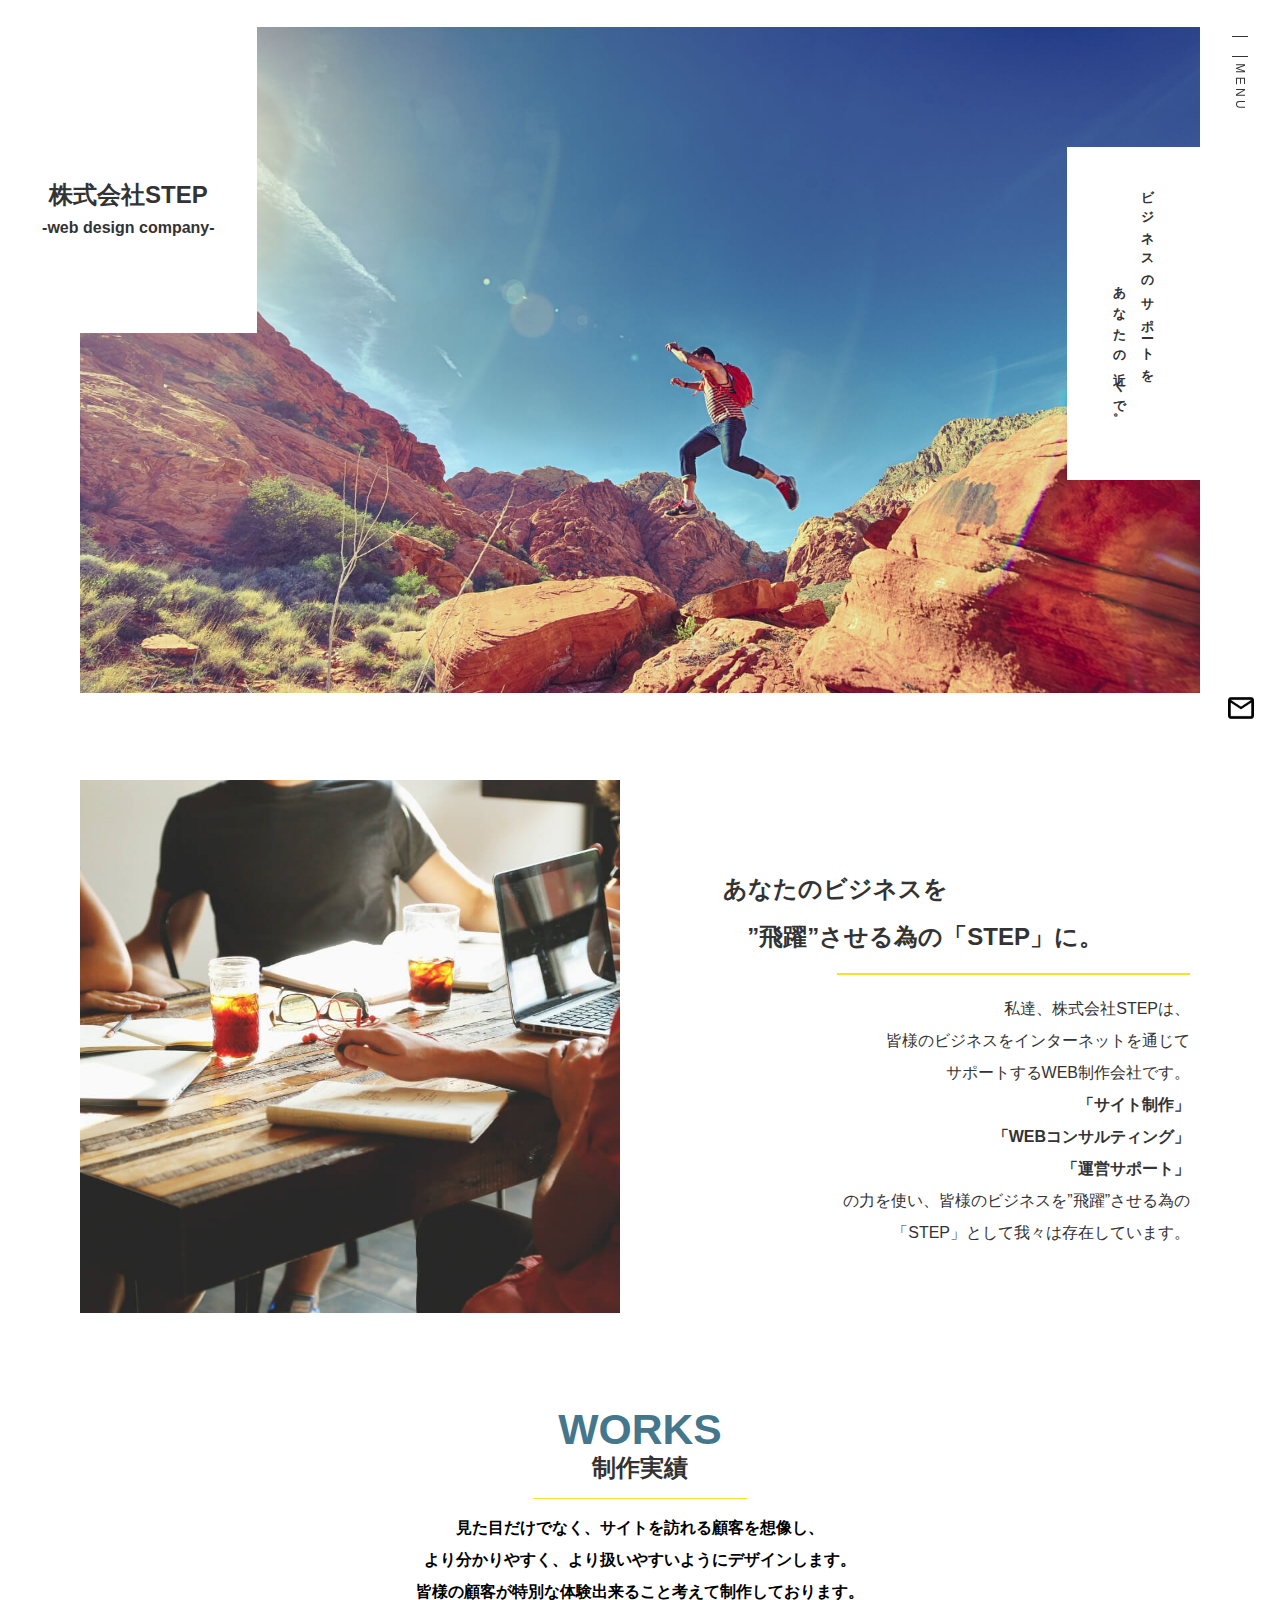
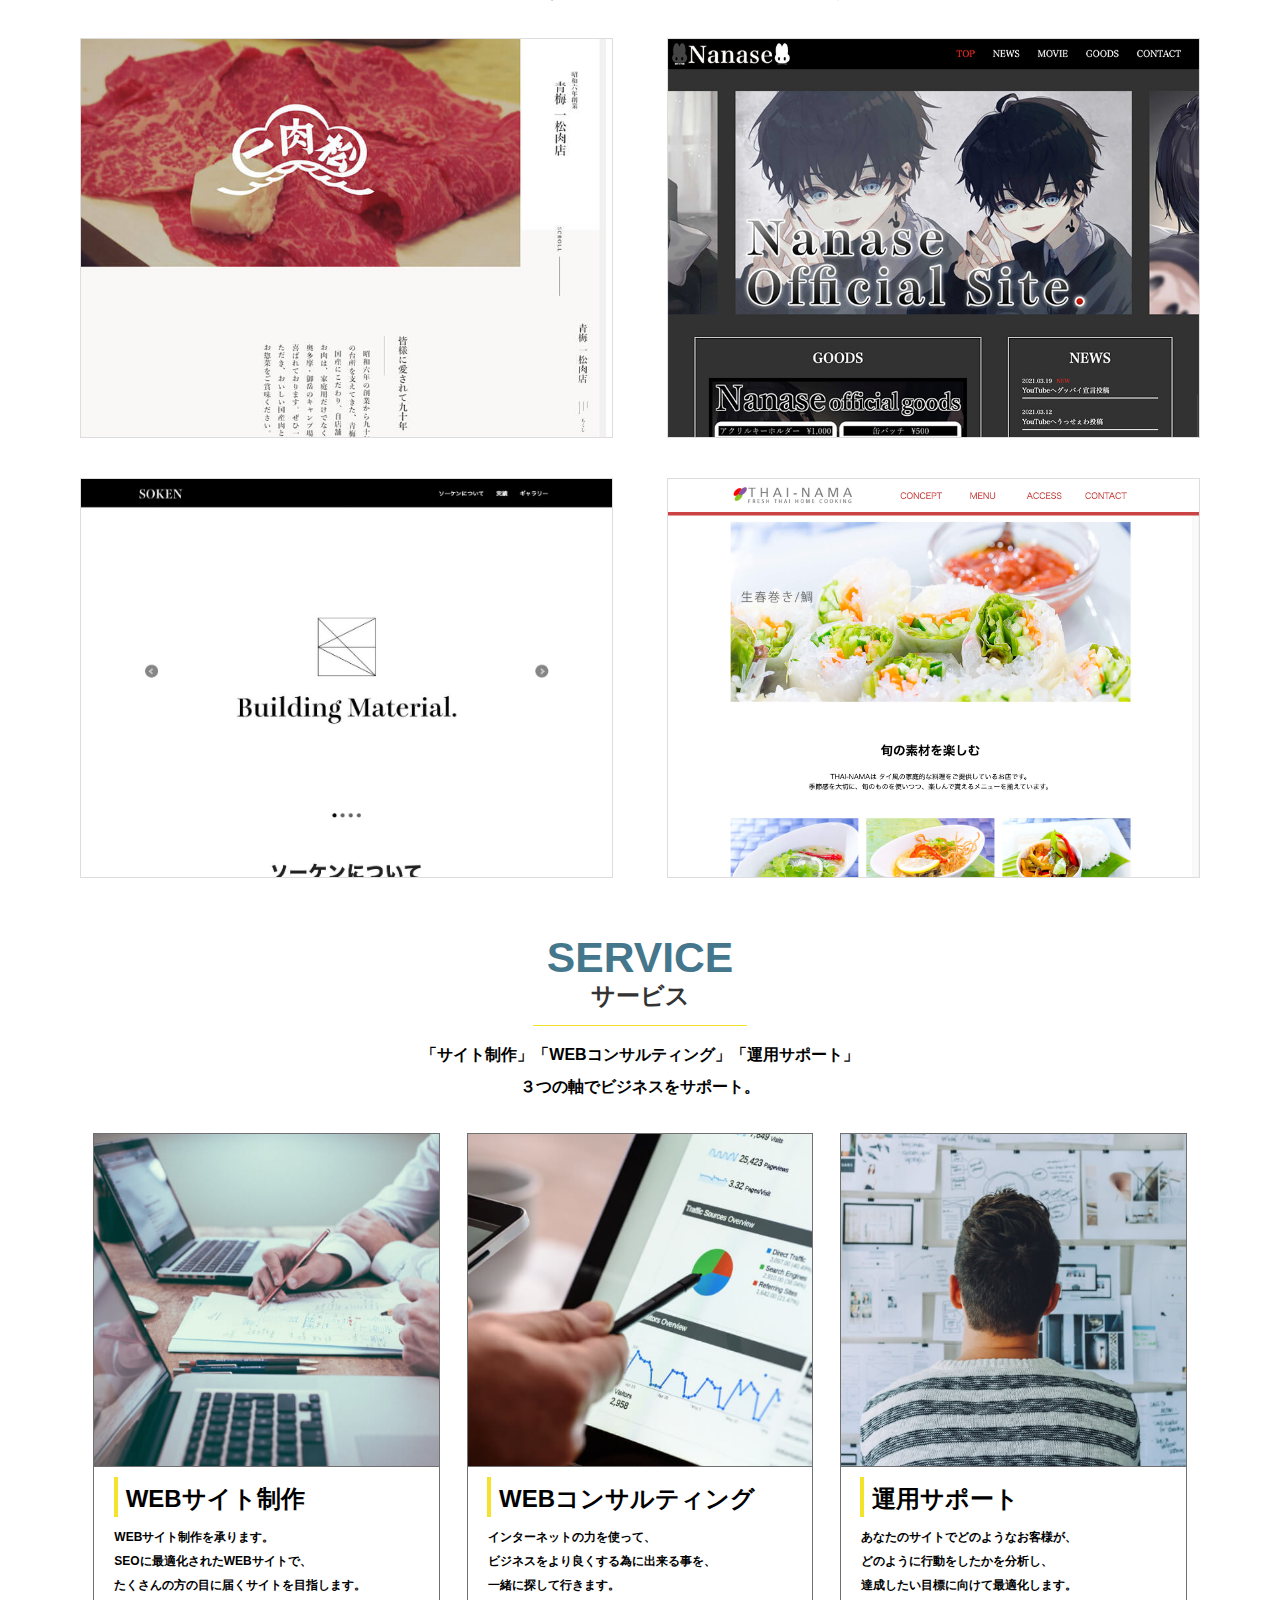
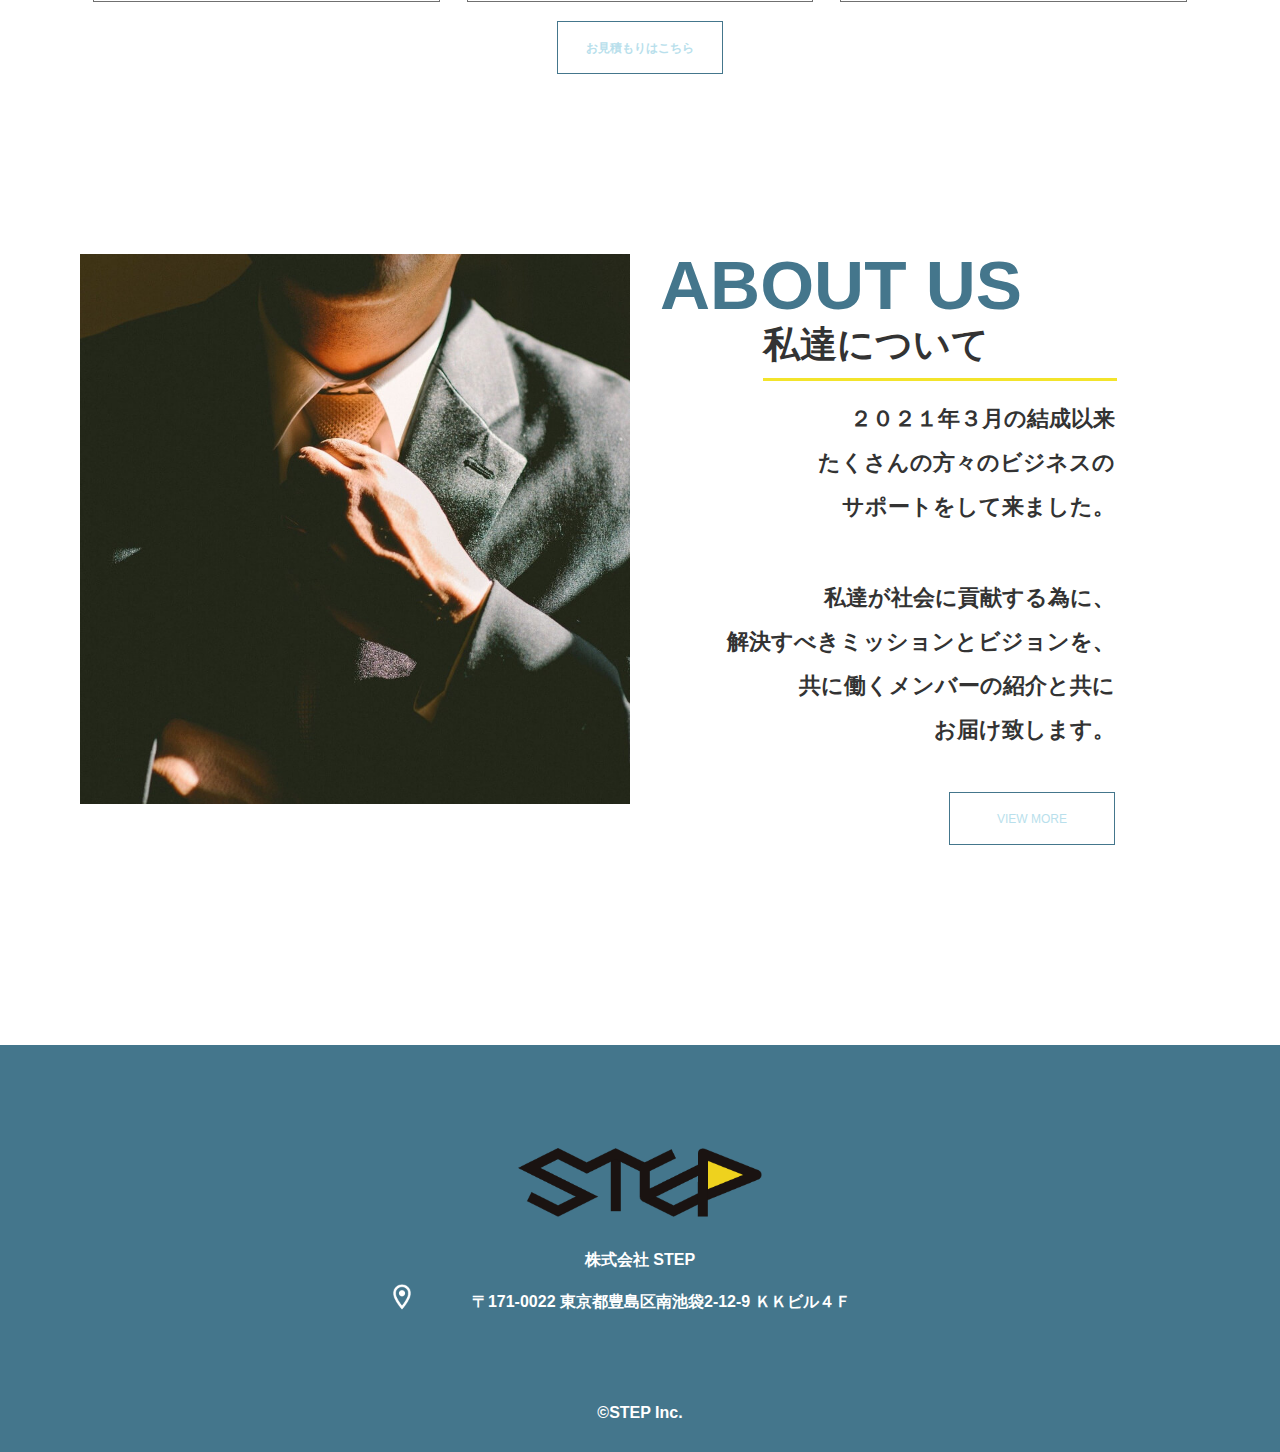
==== commit cf03944a: "Update index.html" ====
--- a/index.html
+++ b/index.html
@@ -6,11 +6,11 @@
   <meta name="description" content="株式会社STEP(ステップ)は、東京都にあるweb制作会社です。webサイト制作、コンサルティング、web運営サポートなど、インターネットの力を使ってあなたのビジネスをサポート致します。トップページ。">
   <meta name="keyword" content="サイト制作会社,webサイト制作,コンサルティング,web運用サポート,料金">
   <title>株式会社STEP</title>
-  <link rel="stylesheet" href="/css/style.css">
+  <link rel="stylesheet" href="css/style.css">
   <link rel="stylesheet" href="https://cdnjs.cloudflare.com/ajax/libs/Swiper/4.0.7/css/swiper.min.css" />
   <meta name="format-detection" content="telephone=no">
-  <link rel="shortcut icon" href="/step/favicon.svg" type="image/svg+xml">
-  <link rel="apple-touch-icon" sizes="192x192" href="/step/img/touch_icon.png">
+  <link rel="shortcut icon" href="favicon.svg" type="image/svg+xml">
+  <link rel="apple-touch-icon" sizes="192x192" href="img/touch_icon.png">
 </head>
 <body>
 
@@ -22,29 +22,29 @@
     </div><!-- #g-nav-btn -->
     <nav id="g-nav">
       <ul>
-        <li><a href="/step/index.html"><span>HOME</span></a></li>
-        <li><a href="/step/index.html#concept"><span>CONCEPT</span></a></li>
-        <li><a href="/step/index.html#works"><span>WORKS</span></a></li>
-        <li><a href="/step/about-us/index.html"><span>ABOUT</span></a></li>
-        <li><a href="/step/contact/index.html"><span>CONTACT</span></a></li>
+        <li><a href="#"><span>HOME</span></a></li>
+        <li><a href="#concept"><span>CONCEPT</span></a></li>
+        <li><a href="#works"><span>WORKS</span></a></li>
+        <li><a href="about-us/index.html"><span>ABOUT</span></a></li>
+        <li><a href="contact/index.html"><span>CONTACT</span></a></li>
       </ul>
     </nav><!-- .g-nav -->
     <div class="contact-btn">
-      <a href="/step/contact/index.html#contact"><img src="/step/img/top-pc/mail.png" alt="お問い合わせ"></a>
+      <a href="contact/index.html#contact"><img src="img/top-pc/mail.png" alt="お問い合わせ"></a>
     </div><!-- .contact-btn -->
   </header><!-- .top-header -->
 
   <div id="sp-logo-txt">株式会社STEP</div>
 
   <div id="logo-wrapper">
-    <a href="#"><img src="/step/img/top-pc/logo-header02.png" alt="株式会社ステップロゴ"></a>
-    <a href="#"><img src="/step/img/menu-pc/logo.png" alt=""></a>
+    <a href="#"><img src="img/top-pc/logo-header02.png" alt="株式会社ステップロゴ"></a>
+    <a href="#"><img src="img/menu-pc/logo.png" alt=""></a>
   </div><!-- #logo-wrapper -->
 
   <div class="top-page-key-visual">
     <div class="key-visual-img-box rellax">
-      <img class="img-pc" src="/step/img/top-pc/jump.jpg" alt="株式会社ステップ">
-      <img class="img-sp" src="/step/img/top-sp/jump.jpg" alt="株式会社ステップ">
+      <img class="img-pc" src="img/top-pc/jump.jpg" alt="株式会社ステップ">
+      <img class="img-sp" src="img/top-sp/jump.jpg" alt="株式会社ステップ">
     </div>
     <div class="key-visual-txt-box">
       <p>ビジネスのサポートを<br><span>あなたの近くで。</span></p>
@@ -53,7 +53,7 @@
   
   <main class="top-page">
     <section class="company" id="concept">
-      <p class="company-image"><img src="/step/img/top-pc/concept01.jpg" alt="コンセプトイメージ"></p><!-- .company-image -->
+      <p class="company-image"><img src="img/top-pc/concept01.jpg" alt="コンセプトイメージ"></p><!-- .company-image -->
       <div class="company-box">
         <h2>あなたのビジネスを<br><span>　”飛躍”させる為の「STEP」に。</span></h2>
         <p class="company-txt">
@@ -79,7 +79,7 @@
       <div class="works-wrapper">
         <a href="https://ichimatsu-nikuten.github.io/" target="_blank" rel="noopener noreferrer">
           <div class="works-box">
-            <img src="/step/img/top-sp/ichimatsu.jpg" alt="株式会社STEP,制作実績,青梅一松肉店">
+            <img src="img/top-sp/ichimatsu.jpg" alt="株式会社STEP,制作実績,青梅一松肉店">
             <div class="works-txt-box">
               <p>青梅一松肉店</p>
               <p>製作者：駒田 一樹</p>
@@ -88,7 +88,7 @@
         </a>
         <a href="http://inouengineer.starfree.jp/client-work/#" target="_blank" rel="noopener noreferrer">
           <div class="works-box">
-            <img src="/step/img/top-sp/inoue.jpg" alt="株式会社STEP,制作実績,ななせ公式サイト">
+            <img src="img/top-sp/inoue.jpg" alt="株式会社STEP,制作実績,ななせ公式サイト">
             <div class="works-txt-box">
               <p>Nanase Official Site</p>
               <p>製作者：井上 和輝</p>
@@ -97,7 +97,7 @@
         </a>
         <a href="http://hkfelica.starfree.jp/soken/" target="_blank" rel="noopener noreferrer">
           <div class="works-box">
-            <img src="/step/img/top-sp/soken.jpg" alt="株式会社STEP,制作実績,SOKEN">
+            <img src="img/top-sp/soken.jpg" alt="株式会社STEP,制作実績,SOKEN">
             <div class="works-txt-box">
               <p>SOKEN</p>
               <p>製作者：黒河 英虎</p>
@@ -106,7 +106,7 @@
         </a>
         <a href="http://ume11.starfree.jp/thai-nama/" target="_blank" rel="noopener noreferrer">
           <div class="works-box">
-            <img src="/step/img/top-sp/thai-nama.jpg" alt="株式会社STEP,制作実績,THAI-NAMA">
+            <img src="img/top-sp/thai-nama.jpg" alt="株式会社STEP,制作実績,THAI-NAMA">
             <div class="works-txt-box">
               <p>THAI-NAMA</p>
               <p>製作者：梅澤 幸希</p>
@@ -119,7 +119,7 @@
     <section class="swiper-container loading">
 
       <div class="swiper-wrapper">
-        <div class="swiper-slide" style="background-image:url(/step/img/top-sp/ichimatsu.jpg)">
+        <div class="swiper-slide" style="background-image:url(img/top-sp/ichimatsu.jpg)">
           <div class="content">
             <p class="title" data-swiper-parallax="-30%" data-swiper-parallax-scale=".7">青梅一松肉店</p>
             <span class="caption" data-swiper-parallax="-20%">
@@ -128,7 +128,7 @@
           </div>
         </div>
         
-        <div class="swiper-slide" style="background-image:url(/step/img/top-sp/inoue.jpg)">
+        <div class="swiper-slide" style="background-image:url(img/top-sp/inoue.jpg)">
           <img src="https://placehold.jp/a8ffc5/ffffff/1280x720.jpg" class="entity-img" />
           <div class="content">
             <p class="title" data-swiper-parallax="-30%" data-swiper-parallax-scale=".7">Nanase</p>
@@ -137,7 +137,7 @@
             </span>
           </div>
         </div>
-        <div class="swiper-slide" style="background-image:url(/step/img/top-sp/soken.jpg)">
+        <div class="swiper-slide" style="background-image:url(img/top-sp/soken.jpg)">
           <img src="https://placehold.jp/a8ffc5/ffffff/1280x720.jpg" class="entity-img" />
           <div class="content">
             <p class="title" data-swiper-parallax="-30%" data-swiper-parallax-scale=".7">SOKEN</p>
@@ -146,7 +146,7 @@
             </span>
           </div>
         </div>
-        <div class="swiper-slide" style="background-image:url(/step/img/top-sp/thai-nama.jpg)">
+        <div class="swiper-slide" style="background-image:url(img/top-sp/thai-nama.jpg)">
           <img src="https://placehold.jp/a8ffc5/ffffff/1280x720.jpg" class="entity-img" />
           <div class="content">
             <p class="title" data-swiper-parallax="-30%" data-swiper-parallax-scale=".7">THAI-NAMA</p>
@@ -173,7 +173,7 @@
       <section class="service-wrapper">
         <div class="service-box">
           <div class="img-item">
-            <img src="/step/img/top-pc/unyou01.jpg" alt="ウェブサイト制作">
+            <img src="img/top-pc/unyou01.jpg" alt="ウェブサイト制作">
           </div>
           <div class="service-txt-wrapper">
             <h3>WEBサイト制作</h3>
@@ -185,7 +185,7 @@
         
         <div class="service-box">
           <div class="img-item">
-            <img src="/step/img/top-pc/marketing.jpg" alt="マーケティング">
+            <img src="img/top-pc/marketing.jpg" alt="マーケティング">
           </div>
           <div class="service-txt-wrapper">
             <h3><span class="pc-txt">WEB</span>コンサルティング</h3>
@@ -200,7 +200,7 @@
 
         <div class="service-box">
           <div class="img-item">
-            <img src="/step/img/top-pc/unyou02.jpg" alt="運用サポート">
+            <img src="img/top-pc/unyou02.jpg" alt="運用サポート">
           </div>
           <div class="service-txt-wrapper">
             <h3>運用サポート</h3>
@@ -211,14 +211,14 @@
         </div>
       </section>
       <div class="form-btn">
-        <a href="/step/contact/index.html">お見積もりはこちら</a>
+        <a href="contact/index.html">お見積もりはこちら</a>
         <div class="button-shadow"></div>
       </div>
     </div>
 
     <section class="top-about-us">
       <div class="top-about-us-wrapper">
-      <p class="about-us-image"><img src="/step/img/top-pc/about01.jpg" alt="アバウトアス"></p><!-- .about-us-image -->
+      <p class="about-us-image"><img src="img/top-pc/about01.jpg" alt="アバウトアス"></p><!-- .about-us-image -->
       <div class="about-us-box">
           <h2>ABOUT US<br><span>私達について</span></h2>
           <div class="about-us-txt">
@@ -226,7 +226,7 @@
               <p>私達が社会に貢献する為に、<br>解決すべきミッションとビジョンを、<br>共に働くメンバーの紹介と共に<br>お届け致します。</p>
           </div><!-- .about-us-txt -->
           <div class="about-us-btn">
-              <a href="/step/about-us/index.html">VIEW MORE</a>
+              <a href="about-us/index.html">VIEW MORE</a>
               <div class="button-shadow"></div>
           </div><!-- .about-us-btn -->
       </div><!-- .about-us-box -->
@@ -241,10 +241,10 @@
   </div>
 
   <footer>
-    <img src="/step/img/top-pc/logo-footer.png" alt="株式会社STEPロゴ画像">
+    <img src="img/top-pc/logo-footer.png" alt="株式会社STEPロゴ画像">
     <p>株式会社 STEP</p>
     <a href="https://www.google.co.jp/maps/place/%E6%A0%AA%E5%BC%8F%E4%BC%9A%E7%A4%BE%E3%83%95%E3%82%A1%E3%82%A6%E3%83%B3%E3%83%87%E3%83%BC%E3%82%B7%E3%83%A7%E3%83%B3%E3%83%95%E3%82%A7%E3%83%AA%E3%82%ABTA/@35.7259364,139.7117068,17z/data=!3m2!4b1!5s0x60188d69a1bdee07:0xf93a9b8d9839c72a!4m5!3m4!1s0x60188d6b8b0de7dd:0xd184e022fc8bf0e6!8m2!3d35.7259321!4d139.7138955?hl=ja" target="_blank" rel="noopener noreferrer">
-      <img src="/step/img/top-pc/map.png" alt="マップの記号">
+      <img src="img/top-pc/map.png" alt="マップの記号">
       <p>〒171-0022<br class="br-sp"> 東京都豊島区南池袋2-12-9 ＫＫビル４Ｆ</p>
     </a>
     <p class="copy">&copy;STEP Inc.</p>
@@ -252,9 +252,9 @@
 
 
   <script src="https://ajax.googleapis.com/ajax/libs/jquery/3.5.1/jquery.min.js"></script>
-  <script src="/step/js/rellax.js"></script>
+  <script src="js/rellax.js"></script>
   <script src="https://cdnjs.cloudflare.com/ajax/libs/Swiper/4.0.7/js/swiper.min.js"></script>
-  <script src="/step/js/swiper.js"></script>
-  <script src="/step/js/script.js"></script>
+  <script src="js/swiper.js"></script>
+  <script src="js/script.js"></script>
 </body>
 </html>
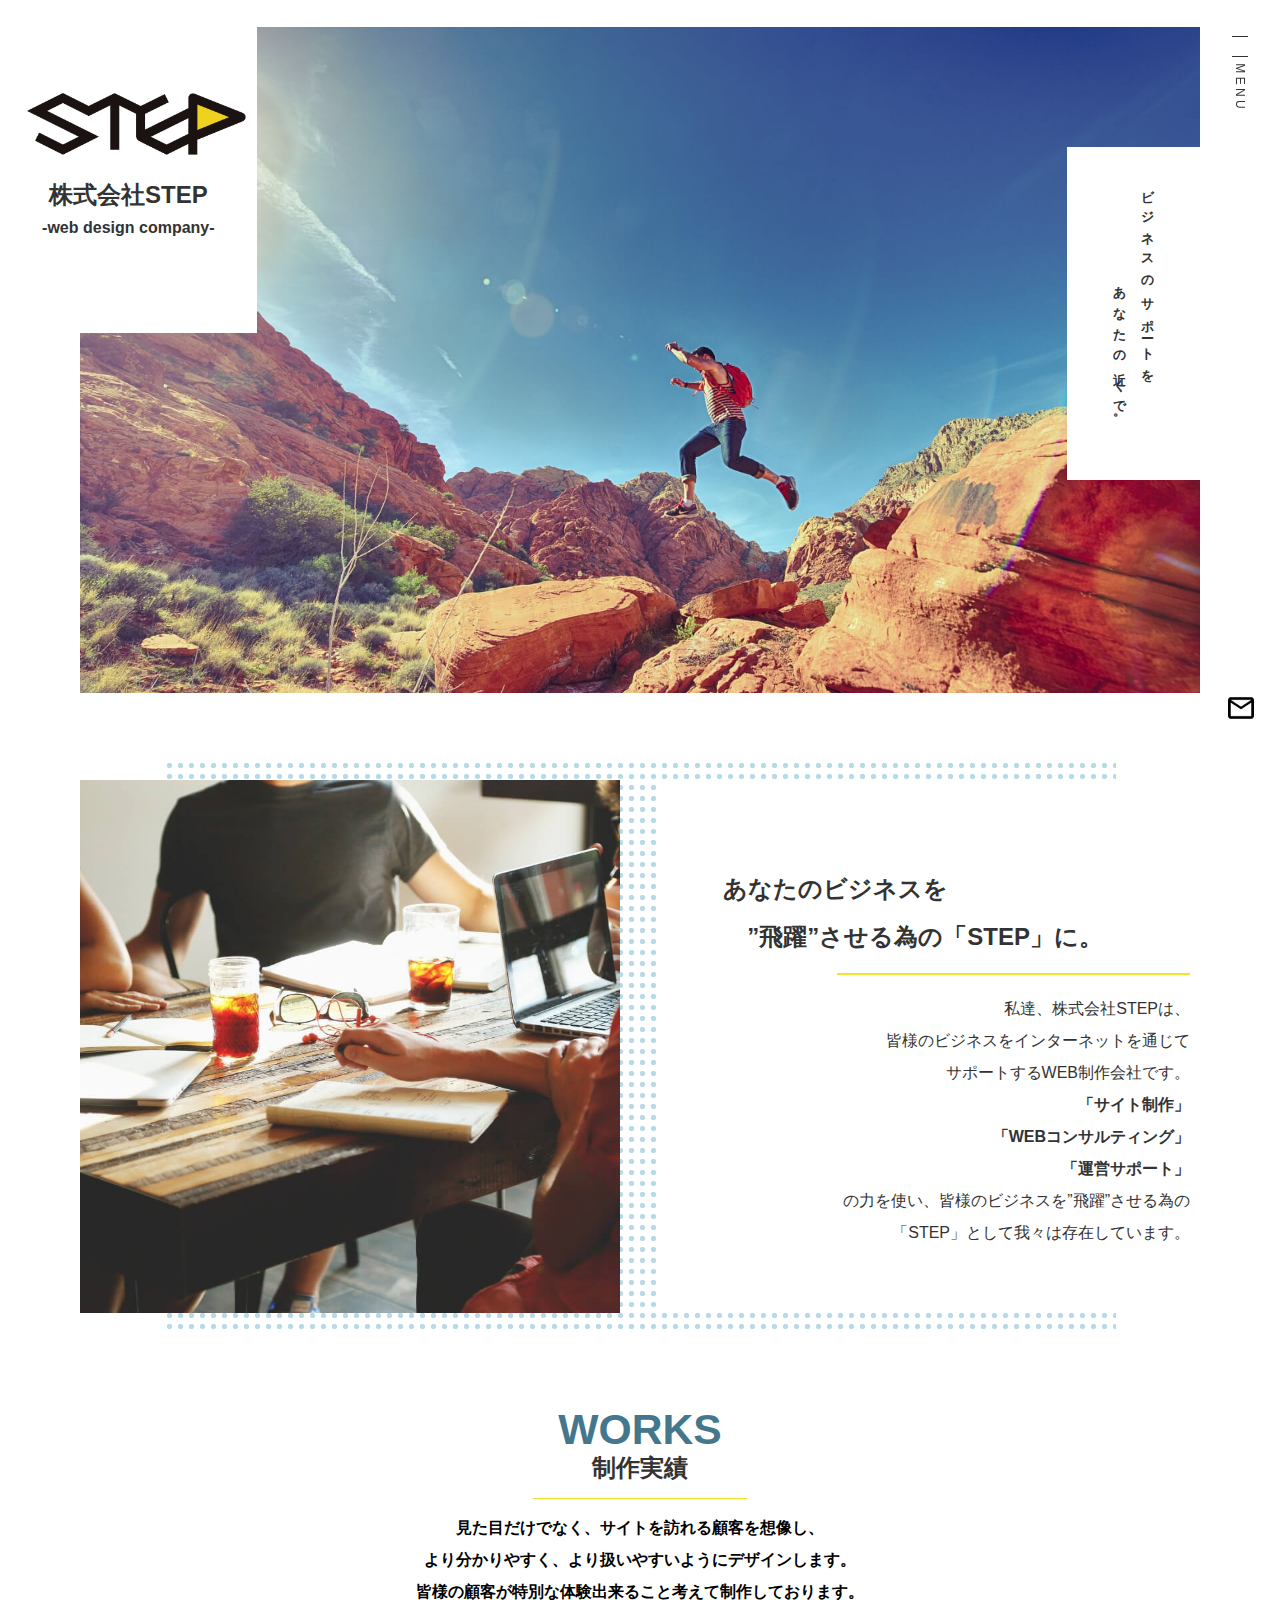
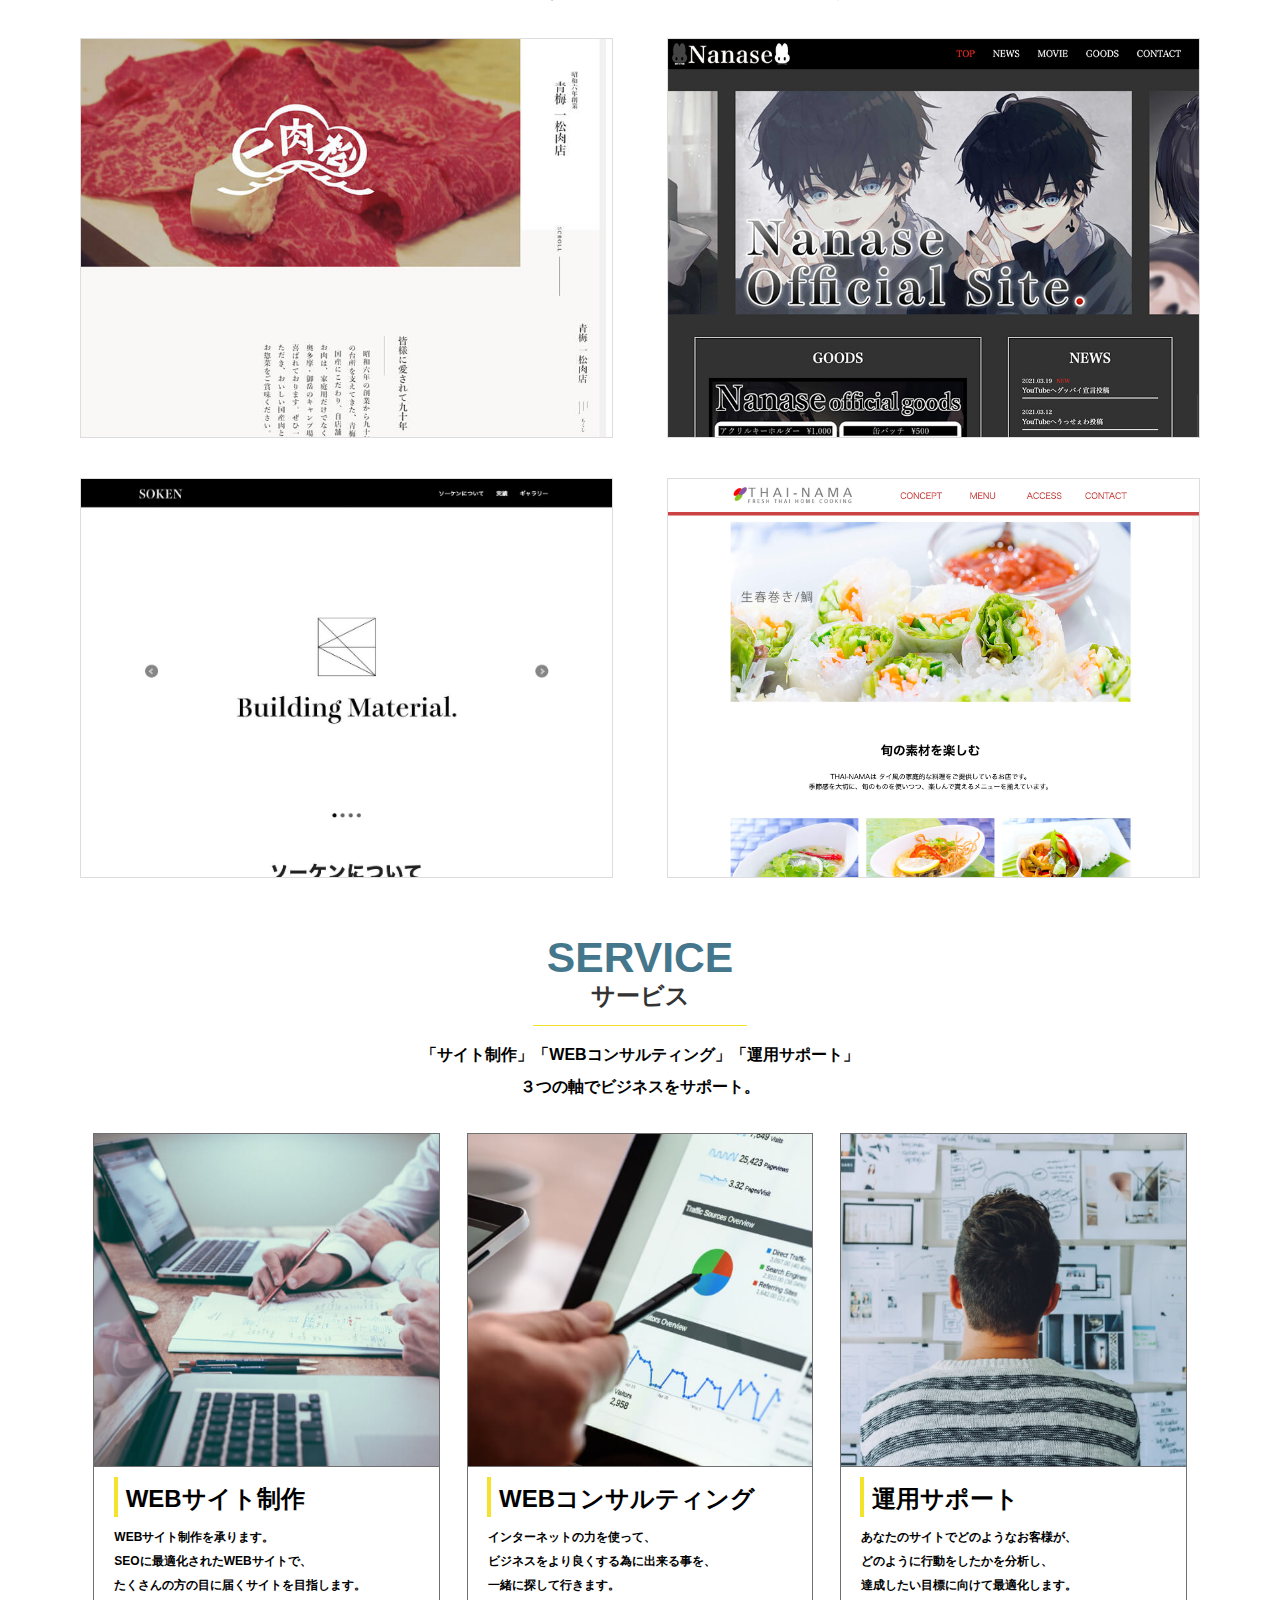
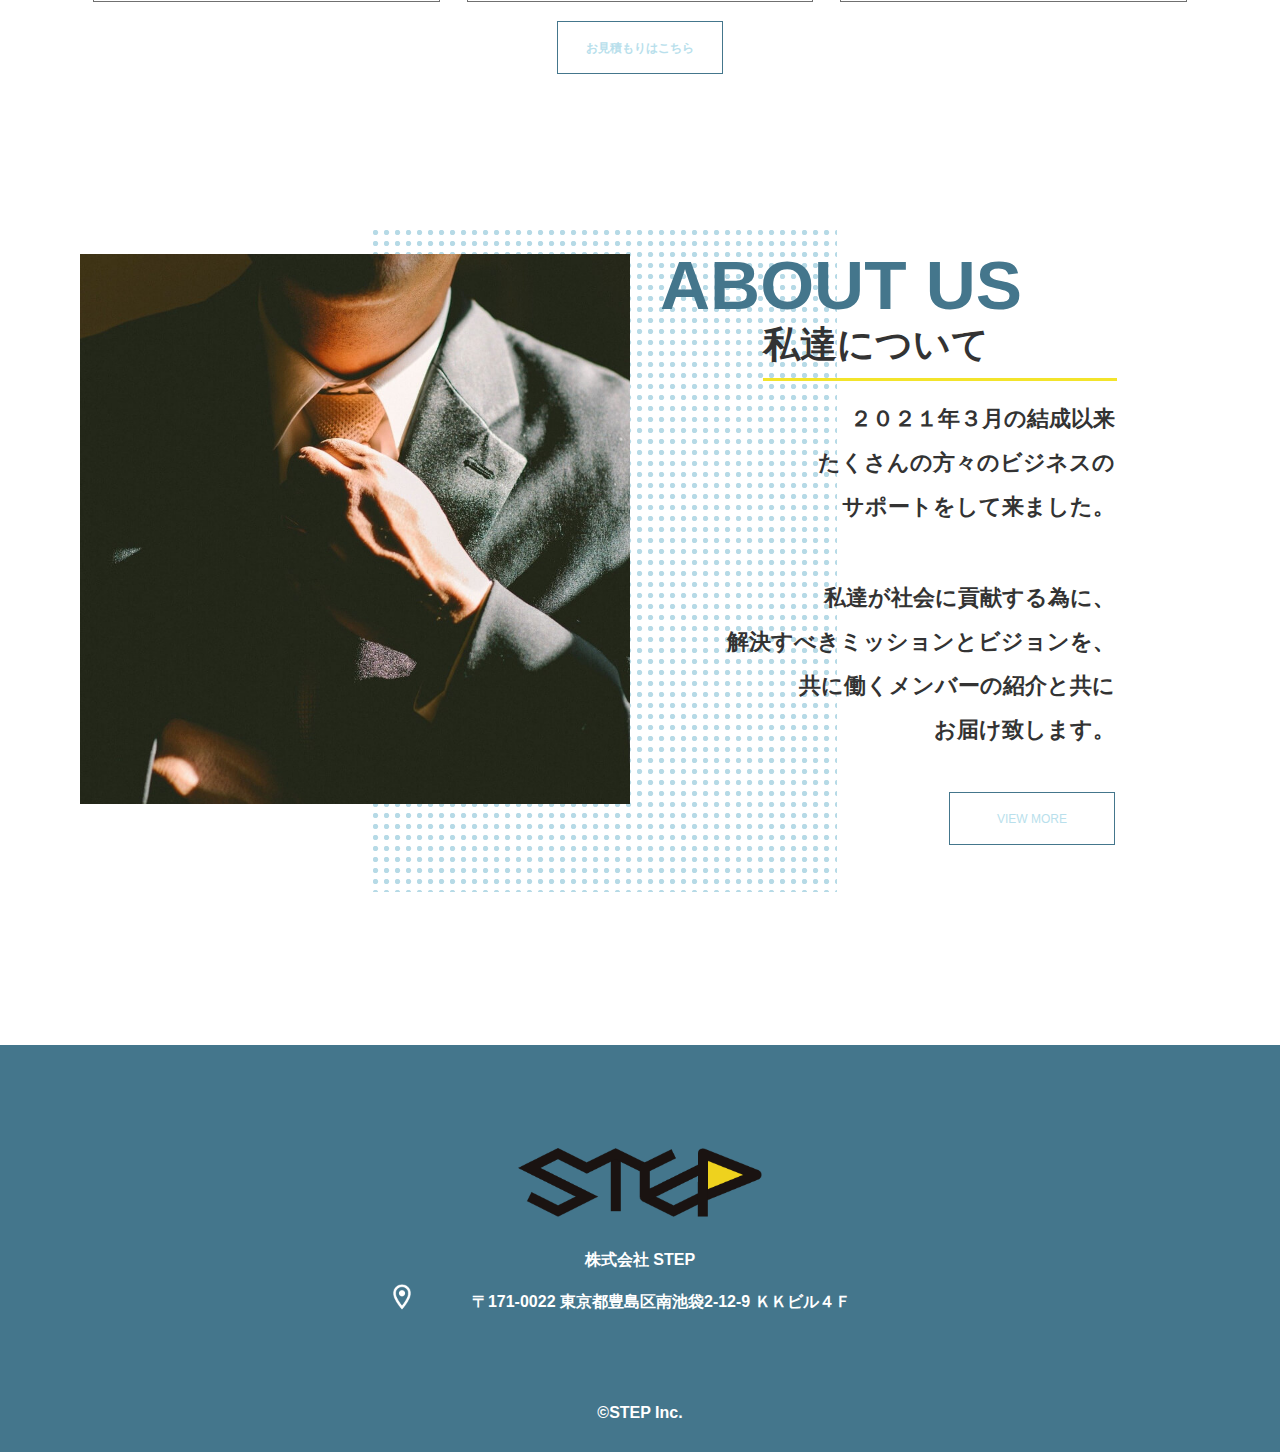
==== commit 98cd999b: "up" ====
--- a/index.html
+++ b/index.html
@@ -15,7 +15,7 @@
 <body>
 
   <header class="top-header">
-    <h1><a href="/step/index.html"><span>株式会社STEP</span><br><span>-web design company-</span></a></h1>
+    <h1><a href="index.html"><span>株式会社STEP</span><br><span>-web design company-</span></a></h1>
     <div id="g-nav-btn">
       <div class="hamburger"><span></span></div><!-- .hamburger -->
       <p>MENU</p>
@@ -192,9 +192,6 @@
             <p>
               インターネットの力を使って、<br>ビジネスをより良くする為に出来る事を、<br>一緒に探して行きます。
             </p>
-            <!-- <p>
-              インターネットの力を使って、<br>ビジネスをより良くする為に<br class="service-sp-br">出来る事を、<br class="service-pc-br">一緒に探して行きます。
-            </p> -->
           </div>
         </div>
 
--- a/css/style.css
+++ b/css/style.css
@@ -1,2767 +1,2767 @@
-@charset "UTF-8";
-html {
-  box-sizing: border-box;
-  -webkit-text-size-adjust: 100%;
-}
-
-*, :after, :before {
-  background-repeat: no-repeat;
-  box-sizing: inherit;
-}
-
-:after, :before {
-  text-decoration: inherit;
-  vertical-align: inherit;
-}
-
-* {
-  padding: 0;
-  margin: 0;
-  box-sizing: border-box;
-}
-
-audio:not([controls]) {
-  display: none;
-  height: 0;
-}
-
-hr {
-  overflow: visible;
-}
-
-article, aside, details, figcaption, figure, footer, header, main, menu, nav, section, summary {
-  display: block;
-}
-
-summary {
-  display: list-item;
-}
-
-small {
-  font-size: 80%;
-}
-
-[hidden], template {
-  display: none;
-}
-
-abbr[title] {
-  border-bottom: 1px dotted;
-  text-decoration: none;
-}
-
-a {
-  background-color: transparent;
-  -webkit-text-decoration-skip: objects;
-}
-
-a:active, a:hover {
-  outline-width: 0;
-}
-
-code, kbd, pre, samp {
-  font-family: monospace, monospace;
-}
-
-b, strong {
-  font-weight: bolder;
-}
-
-dfn {
-  font-style: italic;
-}
-
-mark {
-  background-color: #ff0;
-  color: #000;
-}
-
-sub, sup {
-  font-size: 75%;
-  line-height: 0;
-  position: relative;
-  vertical-align: baseline;
-}
-
-sub {
-  bottom: -0.25em;
-}
-
-sup {
-  top: -0.5em;
-}
-
-input {
-  border-radius: 0;
-}
-
-[role=button], [type=button], [type=reset], [type=submit], button {
-  cursor: pointer;
-}
-
-[disabled] {
-  cursor: default;
-}
-
-[type=number] {
-  width: auto;
-}
-
-[type=search] {
-  -webkit-appearance: textfield;
-}
-
-[type=search]::-webkit-search-cancel-button, [type=search]::-webkit-search-decoration {
-  -webkit-appearance: none;
-}
-
-textarea {
-  overflow: auto;
-  resize: vertical;
-}
-
-button, input, optgroup, select, textarea {
-  font: inherit;
-}
-
-optgroup {
-  font-weight: 700;
-}
-
-button {
-  overflow: visible;
-}
-
-[type=button]::-moz-focus-inner, [type=reset]::-moz-focus-inner, [type=submit]::-moz-focus-inner, button::-moz-focus-inner {
-  border-style: 0;
-  padding: 0;
-}
-
-[type=button]::-moz-focus-inner, [type=reset]::-moz-focus-inner, [type=submit]::-moz-focus-inner, button:-moz-focusring {
-  outline: 1px dotted ButtonText;
-}
-
-[type=reset], [type=submit], button, html [type=button] {
-  -webkit-appearance: button;
-}
-
-button, select {
-  text-transform: none;
-}
-
-button, input, select, textarea {
-  background-color: transparent;
-  border-style: none;
-  color: inherit;
-}
-
-select {
-  -moz-appearance: none;
-  -webkit-appearance: none;
-}
-
-select::-ms-expand {
-  display: none;
-}
-
-select::-ms-value {
-  color: currentColor;
-}
-
-legend {
-  border: 0;
-  color: inherit;
-  display: table;
-  max-width: 100%;
-  white-space: normal;
-}
-
-::-webkit-file-upload-button {
-  -webkit-appearance: button;
-  font: inherit;
-}
-
-[type=search] {
-  -webkit-appearance: textfield;
-  outline-offset: -2px;
-}
-
-img {
-  border-style: none;
-  vertical-align: bottom;
-}
-
-progress {
-  vertical-align: baseline;
-}
-
-svg:not(:root) {
-  overflow: hidden;
-}
-
-audio, canvas, progress, video {
-  display: inline-block;
-}
-
-@media screen {
-  [hidden~=screen] {
-    display: inherit;
-  }
-
-  [hidden~=screen]:not(:active):not(:focus):not(:target) {
-    position: absolute !important;
-    clip: rect(0 0 0 0) !important;
-  }
-}
-[aria-busy=true] {
-  cursor: progress;
-}
-
-[aria-controls] {
-  cursor: pointer;
-}
-
-[aria-disabled] {
-  cursor: default;
-}
-
-::selection {
-  background-color: #b3d4fc;
-  color: #000;
-  text-shadow: none;
-}
-
-ul, ol {
-  list-style: none;
-}
-
-a {
-  text-decoration: none;
-}
-
-.wrapper {
-  overflow: hidden;
-}
-
-body {
-  overflow-y: scroll;
-}
-
-html {
-  font-size: calc(100vw / 192);
-}
-@media (max-width: 800px) {
-  html {
-    font-size: calc(100vw / 80);
-  }
-}
-
-body {
-  font-family: "メイリオ", "Meiryo", "ＭＳ ゴシック", "Hiragino Kaku Gothic ProN", "ヒラギノ角ゴ ProN W3", sans-serif;
-  overflow-x: hidden;
-}
-
-@media (max-width: 800px) {
-  header {
-    width: 100%;
-    height: 10rem;
-    background-color: #fff;
-    position: fixed;
-    top: 0;
-    left: 0;
-    padding: 0 2rem;
-    z-index: 100;
-  }
-}
-header > h1 > a {
-  display: block;
-  width: 12rem;
-  height: 36.2rem;
-  text-indent: 100%;
-  white-space: nowrap;
-  overflow: hidden;
-  background: url(/step/img/top-pc/logo-header02.png) no-repeat center center/7.9rem 28.2rem;
-  position: fixed;
-  top: 0;
-  z-index: 11;
-  transition: 0.7s;
-}
-@media (max-width: 800px) {
-  header > h1 > a {
-    width: 28rem;
-    height: 10rem;
-    background: url(/step/img/top-sp/logo-header.png) no-repeat center center/21.5rem 6rem;
-  }
-}
-header > h1.slide > a {
-  background: url(/step/img/menu-pc/logo.png) no-repeat center center/7.9rem 28.2rem;
-}
-@media (max-width: 800px) {
-  header > h1.slide > a {
-    background: url(/step/img/menu-sp/logo.png) no-repeat center center/21.5rem 6rem;
-  }
-}
-header > #g-nav-btn {
-  width: 4.5rem;
-  height: 12.6rem;
-  position: fixed;
-  top: 4rem;
-  right: 3.75rem;
-  z-index: 11;
-  cursor: pointer;
-}
-@media (max-width: 800px) {
-  header > #g-nav-btn {
-    width: 11.6rem;
-    height: 4.5rem;
-    top: 2rem;
-    right: 2rem;
-  }
-}
-header > #g-nav-btn > .hamburger {
-  width: 4.5rem;
-  height: 4.5rem;
-  position: relative;
-}
-@media (max-width: 800px) {
-  header > #g-nav-btn > .hamburger {
-    position: absolute;
-    right: 0;
-  }
-}
-header > #g-nav-btn > .hamburger > span {
-  width: 2.5rem;
-  height: 0.1rem;
-  background-color: #333;
-  position: absolute;
-  top: 0;
-  bottom: 1.5rem;
-  left: 0;
-  right: 0;
-  margin: auto;
-  transition: 0.5s;
-}
-header > #g-nav-btn > .hamburger > span::after {
-  display: block;
-  content: "";
-  width: 2.5rem;
-  height: 0.1rem;
-  background-color: #333;
-  position: absolute;
-  top: 3rem;
-  bottom: 0;
-  left: 0;
-  right: 0;
-  margin: auto;
-  transition: 0.5s;
-}
-header > #g-nav-btn > p {
-  width: 7.1rem;
-  height: 1.8rem;
-  line-height: 1.8rem;
-  font-size: 1.8rem;
-  letter-spacing: 0.5rem;
-  color: #333;
-  transform: rotate(90deg);
-  position: absolute;
-  top: 0;
-  bottom: -5.6rem;
-  left: -1.3rem;
-  right: 0;
-  margin: auto;
-  transition: 0.5s;
-}
-@media (max-width: 800px) {
-  header > #g-nav-btn > p {
-    transform: rotate(0);
-    right: 4rem;
-    bottom: 0;
-    left: 0;
-  }
-}
-header > #g-nav-btn.slide > .hamburger > span {
-  background-color: #fff;
-  bottom: 0;
-  transform: rotate(45deg);
-}
-header > #g-nav-btn.slide > .hamburger > span::after {
-  background-color: #fff;
-  top: 0;
-  transform: rotate(-90deg);
-}
-header > #g-nav-btn.slide > p {
-  color: #fff;
-}
-@media (max-width: 800px) {
-  header > #g-nav-btn.slide > p {
-    margin-right: 1rem;
-  }
-}
-header > #g-nav {
-  width: 100%;
-  height: 100vh;
-  background-color: #44768c;
-  position: fixed;
-  top: 0;
-  left: 0;
-  transform: translate(100%, 0);
-  z-index: 10;
-  transition: 0.5s;
-}
-header > #g-nav > ul {
-  width: 40rem;
-  height: 40%;
-  position: absolute;
-  top: 0;
-  bottom: 0;
-  left: 0;
-  right: 0;
-  margin: auto;
-}
-@media (max-width: 800px) {
-  header > #g-nav > ul {
-    width: 30rem;
-  }
-}
-header > #g-nav > ul > li {
-  height: 20%;
-}
-header > #g-nav > ul > li > a {
-  display: block;
-  font-size: 5rem;
-  color: #fff;
-  text-align: center;
-  height: 6.5rem;
-}
-header > #g-nav > ul > li > a > span {
-  display: inline-block;
-  height: 6.5rem;
-  padding: 0 1rem;
-  position: relative;
-  overflow: hidden;
-}
-header > #g-nav > ul > li > a > span::after {
-  display: block;
-  content: "";
-  width: 100%;
-  height: 0.4rem;
-  background-color: #fff;
-  position: absolute;
-  left: 0;
-  bottom: 0;
-  transform: translateX(-110%);
-  transition: 0.2s;
-}
-header > #g-nav > ul > li > a > span:hover::after {
-  transform: translateX(0);
-}
-header > #g-nav.slide {
-  transform: translate(0, 0);
-}
-header > .contact-btn {
-  width: 4.5rem;
-  height: 4.5rem;
-  position: fixed;
-  top: 77vh;
-  right: 3.6rem;
-  z-index: 5;
-}
-@media (max-width: 800px) {
-  header > .contact-btn {
-    top: 2rem;
-    right: 17rem;
-  }
-}
-header > .contact-btn > a {
-  display: block;
-}
-header > .contact-btn > a > img {
-  width: 100%;
-}
-
-header.top-header {
-  position: relative;
-}
-@media (max-width: 800px) {
-  header.top-header {
-    position: fixed;
-  }
-}
-header.top-header > h1 {
-  width: 38.5rem;
-  height: 50rem;
-  background-color: #fff;
-  position: absolute;
-  top: 0;
-  left: 0;
-  z-index: 10;
-  padding: 13.5rem 2.25rem 0;
-}
-@media (max-width: 800px) {
-  header.top-header > h1 {
-    padding: 0;
-    height: 10rem;
-    background-color: #fff;
-    position: static;
-  }
-}
-header.top-header > h1 > a {
-  width: 34rem;
-  height: 10.3rem;
-  background: 0;
-  text-indent: 0;
-  white-space: normal;
-  overflow: visible;
-  color: #333;
-  font-size: 3.6rem;
-  font-weight: bold;
-  position: static;
-  text-align: center;
-}
-@media (max-width: 800px) {
-  header.top-header > h1 > a {
-    font-size: 2.8rem;
-  }
-}
-header.top-header > h1 > a::before {
-  display: block;
-  content: "";
-  width: 36.5rem;
-  height: 10.3rem;
-  background: url(/step/img/top-pc/logo-header.png) no-repeat center center/32.85rem 9.27rem;
-  margin-bottom: 3rem;
-  padding-bottom: 3rem;
-}
-@media (max-width: 800px) {
-  header.top-header > h1 > a::before {
-    width: 28rem;
-    height: 10rem;
-    background: url(/step/img/top-pc/logo-header.png) no-repeat center center/21.5rem 6rem;
-    margin-bottom: 0;
-    padding-bottom: 0;
-  }
-}
-@media (max-width: 800px) {
-  header.top-header > h1 > a > span {
-    display: none;
-  }
-}
-header.top-header > h1 > a > span:nth-of-type(2) {
-  font-size: 2.4rem;
-}
-
-#sp-logo-txt {
-  display: none;
-}
-@media (max-width: 800px) {
-  #sp-logo-txt {
-    width: 34rem;
-    height: 18.5rem;
-    padding: 11.5rem 0 0 6.5rem;
-    font-size: 2.8rem;
-    color: #333;
-    font-weight: bold;
-    background-color: #fff;
-    position: absolute;
-    top: 0;
-    left: 0;
-    z-index: 5;
-    display: block;
-  }
-}
-
-#logo-wrapper {
-  visibility: hidden;
-  opacity: 0;
-  transition: 0.5s;
-}
-#logo-wrapper > a {
-  display: block;
-  width: 12rem;
-  height: 36.2rem;
-  padding: 4rem 2.05rem;
-  position: fixed;
-  top: 0;
-  left: 0;
-  z-index: 11;
-}
-#logo-wrapper > a:nth-of-type(2) {
-  display: none;
-}
-#logo-wrapper > a > img {
-  width: 100%;
-  height: 100%;
-}
-#logo-wrapper.on {
-  visibility: visible;
-  opacity: 1;
-}
-@media (max-width: 800px) {
-  #logo-wrapper.on {
-    visibility: hidden;
-  }
-}
-#logo-wrapper.on.slide > a {
-  display: none;
-}
-#logo-wrapper.on.slide > a:nth-of-type(2) {
-  display: block;
-}
-
-.top-page {
-  padding: 0 12rem;
-  margin-bottom: 20vh;
-}
-@media (max-width: 800px) {
-  .top-page {
-    padding: 0;
-  }
-}
-
-.top-page-key-visual {
-  padding: 4rem 12rem;
-  position: relative;
-  margin-bottom: 1rem;
-  overflow-y: hidden;
-}
-@media (max-width: 800px) {
-  .top-page-key-visual {
-    padding: 0 0 0 6.5rem;
-    margin-top: 10rem;
-  }
-}
-.top-page-key-visual .key-visual-img-box .img-pc {
-  height: 100%;
-  width: 100%;
-}
-@media (max-width: 800px) {
-  .top-page-key-visual .key-visual-img-box .img-pc {
-    display: none;
-  }
-}
-.top-page-key-visual .key-visual-img-box .img-sp {
-  display: none;
-}
-@media (max-width: 800px) {
-  .top-page-key-visual .key-visual-img-box .img-sp {
-    display: block;
-    height: 100%;
-    width: 100%;
-  }
-}
-.top-page-key-visual .key-visual-txt-box {
-  height: 50rem;
-  width: 20rem;
-  background: #fff;
-  position: absolute;
-  top: 22rem;
-  right: 12rem;
-}
-@media (max-width: 800px) {
-  .top-page-key-visual .key-visual-txt-box {
-    height: 15rem;
-    width: 36.8rem;
-    top: 99rem;
-    right: 0;
-  }
-}
-.top-page-key-visual .key-visual-txt-box p {
-  color: #333;
-  font-size: 2rem;
-  font-weight: bold;
-  letter-spacing: 0.5em;
-  writing-mode: vertical-rl;
-  position: absolute;
-  line-height: 2.1;
-  top: 9%;
-  left: 50%;
-  transform: translateY(1%) translateX(-50%);
-}
-@media (max-width: 800px) {
-  .top-page-key-visual .key-visual-txt-box p {
-    writing-mode: horizontal-tb;
-    font-size: 2.4rem;
-    letter-spacing: 0;
-    line-height: calc(46 / 24);
-    position: absolute;
-    top: 50%;
-    left: 10%;
-    transform: translateY(-46%) translateX(-3%);
-  }
-}
-.top-page-key-visual .key-visual-txt-box p span {
-  margin-top: 14.5rem;
-}
-@media (max-width: 800px) {
-  .top-page-key-visual .key-visual-txt-box p span {
-    margin-left: 12rem;
-  }
-}
-
-.top-page > .works {
-  padding-top: 4rem;
-  margin-bottom: 9.5rem;
-}
-@media (max-width: 800px) {
-  .top-page > .works {
-    margin-bottom: 4rem;
-  }
-}
-.top-page > .works > h2 {
-  font-size: 6.4rem;
-  line-height: calc(48 / 64);
-  color: #44768c;
-  text-align: center;
-  margin-bottom: 2rem;
-}
-.top-page > .works > h2::after {
-  content: "";
-  display: block;
-  height: 0.1rem;
-  width: 32rem;
-  text-align: center;
-  background: #f3e42b;
-  margin: 2rem auto 0;
-}
-.top-page > .works > h2 > span {
-  font-size: 3.6rem;
-  line-height: calc(48 / 36);
-  color: #333;
-}
-.top-page > .works > p {
-  font-size: 2.4rem;
-  line-height: 2;
-  font-weight: bold;
-  text-align: center;
-  margin-bottom: 4.5rem;
-}
-@media (max-width: 800px) {
-  .top-page > .works > p {
-    margin-bottom: 0;
-  }
-}
-.top-page > .works > .works-wrapper {
-  display: flex;
-  justify-content: space-between;
-  flex-wrap: wrap;
-}
-@media (max-width: 800px) {
-  .top-page > .works > .works-wrapper {
-    display: none;
-  }
-}
-.top-page > .works > .works-wrapper > a:nth-of-type(n+3) {
-  margin-top: 6rem;
-}
-.top-page > .works > .works-wrapper > a > .works-box {
-  max-width: 80rem;
-  max-height: 60rem;
-  border: 0.1rem solid #ddd;
-  transition: 0.5s;
-  position: relative;
-}
-.top-page > .works > .works-wrapper > a > .works-box:hover {
-  transform: scale(1.03);
-}
-.top-page > .works > .works-wrapper > a > .works-box:hover > .works-txt-box {
-  background: rgba(0, 0, 0, 0.4);
-}
-.top-page > .works > .works-wrapper > a > .works-box:hover > .works-txt-box > p {
-  opacity: 0.9;
-}
-.top-page > .works > .works-wrapper > a > .works-box img {
-  width: 100%;
-  height: 100%;
-}
-.top-page > .works > .works-wrapper > a > .works-box .works-txt-box {
-  height: 100%;
-  width: 100%;
-  position: absolute;
-  bottom: 0;
-  left: 0;
-  background: rgba(0, 0, 0, 0);
-  transition: all 0.5s ease-in-out;
-}
-.top-page > .works > .works-wrapper > a > .works-box .works-txt-box p {
-  opacity: 0;
-  transition: all 0.5s ease-in-out;
-  font-size: 4rem;
-  font-weight: bold;
-  margin-bottom: 1rem;
-  color: #fff;
-  position: absolute;
-  left: 3rem;
-  bottom: 8rem;
-}
-.top-page > .works > .works-wrapper > a > .works-box .works-txt-box p + p {
-  font-size: 2.8rem;
-  font-weight: normal;
-  bottom: 2rem;
-}
-
-.top-page .service {
-  padding: 0 2rem;
-}
-.top-page .service h2 {
-  font-size: 6.4rem;
-  line-height: calc(48 / 64);
-  color: #44768c;
-  text-align: center;
-  margin-bottom: 2rem;
-}
-.top-page .service h2::after {
-  content: "";
-  display: block;
-  height: 0.1rem;
-  width: 32rem;
-  text-align: center;
-  background: #f3e42b;
-  margin: 2rem auto 0;
-}
-.top-page .service h2 span {
-  font-size: 3.6rem;
-  line-height: calc(48 / 36);
-  color: #333;
-}
-.top-page .service > p {
-  font-size: 2.4rem;
-  line-height: 2;
-  font-weight: bold;
-  text-align: center;
-  margin-bottom: 4.5rem;
-}
-@media (max-width: 800px) {
-  .top-page .service > p {
-    margin-bottom: 1.6rem;
-  }
-}
-.top-page .service .service-wrapper {
-  display: flex;
-  justify-content: space-between;
-  margin-bottom: 2.8rem;
-}
-@media (max-width: 800px) {
-  .top-page .service .service-wrapper {
-    display: block;
-  }
-}
-.top-page .service .service-wrapper .service-box {
-  width: 52rem;
-  height: 70.3rem;
-  border: 0.1rem solid #707070;
-}
-.top-page .service .service-wrapper .service-box:hover > .img-item > img {
-  transform: scale(1.03);
-  transition: 0.5s;
-}
-@media (max-width: 800px) {
-  .top-page .service .service-wrapper .service-box {
-    display: flex;
-    width: 75.8rem;
-    height: 36.8rem;
-    border: none;
-  }
-  .top-page .service .service-wrapper .service-box:nth-of-type(n+2) {
-    margin-top: 3rem;
-  }
-}
-.top-page .service .service-wrapper .service-box .img-item {
-  max-width: 51.8rem;
-  max-height: 50rem;
-  border-bottom: 0.1rem solid #707070;
-  overflow: hidden;
-}
-@media (max-width: 800px) {
-  .top-page .service .service-wrapper .service-box .img-item {
-    max-width: 36.8rem;
-    max-height: 36.8rem;
-    border: none;
-  }
-}
-.top-page .service .service-wrapper .service-box .img-item img {
-  width: 100%;
-  height: 100%;
-}
-.top-page .service .service-wrapper .service-box .service-txt-wrapper h3 {
-  height: 6rem;
-  font-size: 3.6rem;
-  line-height: calc(48 / 36);
-  border-left: 4px solid #f3e42b;
-  padding: 0.8rem 1.2rem;
-  margin: 1.6rem 2.9rem 1.1rem;
-}
-@media (max-width: 800px) {
-  .top-page .service .service-wrapper .service-box .service-txt-wrapper h3 {
-    margin: 3rem 0 2.6rem 4rem;
-    padding: 0.8rem 1.9rem;
-  }
-}
-@media (max-width: 800px) {
-  .top-page .service .service-wrapper .service-box .service-txt-wrapper h3 span {
-    display: none;
-  }
-}
-.top-page .service .service-wrapper .service-box .service-txt-wrapper > p {
-  font-size: 1.8rem;
-  line-height: 2;
-  font-weight: bold;
-  margin-left: 3rem;
-}
-.top-page .service .service-wrapper .service-box .service-txt-wrapper > p .service-sp-br {
-  display: none;
-}
-@media (max-width: 800px) {
-  .top-page .service .service-wrapper .service-box .service-txt-wrapper > p .service-sp-br {
-    display: block;
-  }
-}
-.top-page .service .service-wrapper .service-box .service-txt-wrapper > p .service-pc-br {
-  display: block;
-}
-@media (max-width: 800px) {
-  .top-page .service .service-wrapper .service-box .service-txt-wrapper > p .service-pc-br {
-    display: none;
-  }
-}
-@media (max-width: 800px) {
-  .top-page .service .service-wrapper .service-box .service-txt-wrapper > p {
-    margin-left: 6.3rem;
-    margin-left: 4.8rem;
-  }
-}
-.top-page .service > .form-btn {
-  position: relative;
-}
-.top-page .service > .form-btn a {
-  display: block;
-  font-size: 1.8rem;
-  font-weight: 600;
-  color: #B9DFEC;
-  background: #fff;
-  width: 25rem;
-  height: 8rem;
-  margin: 0 auto;
-  border: 0.2rem solid #44768C;
-  position: relative;
-  z-index: 2;
-  transition: 0.4s;
-  text-align: center;
-  line-height: 8rem;
-}
-@media (max-width: 800px) {
-  .top-page .service > .form-btn a {
-    font-size: 1.7rem;
-    line-height: 6rem;
-    width: 24rem;
-    height: 6rem;
-  }
-}
-.top-page .service > .form-btn a span {
-  display: block;
-  font-size: 1.4rem;
-  font-weight: 300;
-}
-.top-page .service > .form-btn a:hover {
-  transform: translate(-0.5rem, -0.5rem);
-}
-.top-page .service > .form-btn a:hover ~ .button-shadow {
-  transform: translate(0.5rem, 0.5rem);
-}
-.top-page .service > .form-btn > .button-shadow {
-  width: 25rem;
-  height: 8rem;
-  background: #44768C;
-  position: absolute;
-  top: 0;
-  right: 0;
-  bottom: 0;
-  left: 0;
-  margin: auto;
-  z-index: 1;
-  transition: 0.4s;
-}
-@media (max-width: 800px) {
-  .top-page .service > .form-btn > .button-shadow {
-    width: 24rem;
-    height: 6rem;
-  }
-}
-
-.top-about-us {
-  position: relative;
-}
-.top-about-us::after {
-  display: block;
-  content: "";
-  background: url(/step/img/mizutama.gif) repeat;
-  width: 70.1rem;
-  height: 99.7rem;
-  position: absolute;
-  top: 0;
-  bottom: 0;
-  left: 0;
-  right: 11rem;
-  margin: auto;
-  z-index: -2;
-}
-@media (max-width: 800px) {
-  .top-about-us::after {
-    display: none;
-  }
-}
-.top-about-us > .top-about-us-wrapper {
-  display: flex;
-  margin-top: 27rem;
-  overflow-y: hidden;
-}
-@media (max-width: 800px) {
-  .top-about-us > .top-about-us-wrapper {
-    display: block;
-    padding: 0 2rem;
-    width: 80rem;
-    position: relative;
-    margin-top: 9rem;
-    margin-bottom: 85rem;
-    overflow-y: visible;
-  }
-}
-.top-about-us > .top-about-us-wrapper > .about-us-image {
-  width: 82.5rem;
-  height: 82.5rem;
-}
-@media (max-width: 800px) {
-  .top-about-us > .top-about-us-wrapper > .about-us-image {
-    width: 69.5rem;
-    height: 60rem;
-  }
-}
-.top-about-us > .top-about-us-wrapper > .about-us-image > img {
-  width: 100%;
-  height: 100%;
-}
-.top-about-us > .top-about-us-wrapper > .about-us-box {
-  padding: 0 0 3rem 4.5rem;
-}
-@media (max-width: 800px) {
-  .top-about-us > .top-about-us-wrapper > .about-us-box {
-    background-color: #fff;
-    width: 71.5rem;
-    padding: 0 2rem 3rem 4.5rem;
-    position: absolute;
-    top: 50rem;
-    left: 0;
-  }
-}
-.top-about-us > .top-about-us-wrapper > .about-us-box > h2 {
-  font-size: 10.4rem;
-  color: #44768c;
-  line-height: 0.7;
-  padding: 1rem 14rem 3.5rem 0;
-  position: relative;
-  margin-bottom: 2.4rem;
-}
-@media (max-width: 800px) {
-  .top-about-us > .top-about-us-wrapper > .about-us-box > h2 {
-    font-size: 10rem;
-    padding: 4rem 0;
-  }
-}
-.top-about-us > .top-about-us-wrapper > .about-us-box > h2::after {
-  display: block;
-  content: "";
-  width: 53rem;
-  height: 0.4rem;
-  background-color: #f3e42b;
-  position: absolute;
-  bottom: 0;
-  left: 15.5rem;
-}
-@media (max-width: 800px) {
-  .top-about-us > .top-about-us-wrapper > .about-us-box > h2::after {
-    width: 49rem;
-  }
-}
-.top-about-us > .top-about-us-wrapper > .about-us-box > h2 > span {
-  font-size: 5.6rem;
-  color: #333;
-  font-weight: bold;
-  padding-left: 15.5rem;
-}
-@media (max-width: 800px) {
-  .top-about-us > .top-about-us-wrapper > .about-us-box > h2 > span {
-    font-size: 5rem;
-  }
-}
-.top-about-us > .top-about-us-wrapper > .about-us-box > .about-us-txt > p {
-  font-size: 3.3rem;
-  font-weight: bold;
-  color: #333;
-  line-height: 2;
-  text-align: right;
-}
-.top-about-us > .top-about-us-wrapper > .about-us-box > .about-us-txt > p:first-of-type {
-  padding-bottom: 7rem;
-}
-@media (max-width: 800px) {
-  .top-about-us > .top-about-us-wrapper > .about-us-box > .about-us-txt > p:first-of-type {
-    padding-bottom: 0;
-  }
-}
-.top-about-us > .top-about-us-wrapper > .about-us-box > .about-us-txt > p:nth-of-type(2) {
-  margin-bottom: 6rem;
-}
-@media (max-width: 800px) {
-  .top-about-us > .top-about-us-wrapper > .about-us-box > .about-us-txt > p:nth-of-type(2) {
-    margin-bottom: 4rem;
-  }
-}
-.top-about-us > .top-about-us-wrapper > .about-us-box > .about-us-btn {
-  width: 25rem;
-  height: 8rem;
-  position: relative;
-  margin: 0 0 0 auto;
-}
-@media (max-width: 800px) {
-  .top-about-us > .top-about-us-wrapper > .about-us-box > .about-us-btn {
-    margin: 0 auto 0 23.5rem;
-    width: 24rem;
-    height: 6rem;
-  }
-}
-.top-about-us > .top-about-us-wrapper > .about-us-box > .about-us-btn > a {
-  display: block;
-  font-size: 1.8rem;
-  background-color: #fff;
-  color: #B9DFEC;
-  width: 25rem;
-  height: 8rem;
-  border: 0.2rem solid #44768c;
-  text-align: center;
-  line-height: 8rem;
-  transition: 0.4s;
-}
-@media (max-width: 800px) {
-  .top-about-us > .top-about-us-wrapper > .about-us-box > .about-us-btn > a {
-    width: 24rem;
-    height: 6rem;
-    line-height: 6rem;
-  }
-}
-.top-about-us > .top-about-us-wrapper > .about-us-box > .about-us-btn > a:hover {
-  transform: translate(-0.5rem, -0.5rem);
-}
-.top-about-us > .top-about-us-wrapper > .about-us-box > .about-us-btn > a:hover ~ .button-shadow {
-  transform: translate(0.5rem, 0.5rem);
-}
-.top-about-us > .top-about-us-wrapper > .about-us-box > .about-us-btn > .button-shadow {
-  width: 25rem;
-  height: 8rem;
-  background-color: #44768c;
-  position: absolute;
-  top: 0;
-  bottom: 0;
-  left: 0;
-  right: 0;
-  margin: auto;
-  z-index: -1;
-  transition: 0.4s;
-}
-@media (max-width: 800px) {
-  .top-about-us > .top-about-us-wrapper > .about-us-box > .about-us-btn > .button-shadow {
-    width: 24rem;
-    height: 6rem;
-  }
-}
-
-.company {
-  display: flex;
-  margin-bottom: 11rem;
-  padding-top: 8rem;
-  position: relative;
-}
-@media (max-width: 800px) {
-  .company {
-    display: block;
-    padding-top: 6rem;
-    padding-left: 2rem;
-    margin-bottom: 65rem;
-  }
-}
-.company::after {
-  display: block;
-  content: "";
-  width: 142.9rem;
-  height: 86.1rem;
-  background: url(/step/img/mizutama.gif) repeat;
-  position: absolute;
-  top: 8rem;
-  bottom: 0;
-  left: 0;
-  right: 0;
-  margin: auto;
-  z-index: -1;
-}
-@media (max-width: 800px) {
-  .company::after {
-    display: none;
-  }
-}
-.company > .company-image {
-  width: 81rem;
-  height: 80rem;
-  margin-right: 6rem;
-}
-@media (max-width: 800px) {
-  .company > .company-image {
-    width: 69.6rem;
-    height: 60rem;
-  }
-}
-.company > .company-image > img {
-  width: 100%;
-  height: 100%;
-}
-.company > .company-box {
-  width: 81rem;
-  height: 80rem;
-  padding: 12.7rem 1.5rem 0 9.5rem;
-  background-color: #fff;
-}
-@media (max-width: 800px) {
-  .company > .company-box {
-    width: 65.1rem;
-    height: auto;
-    padding: 2.4rem 2.8rem 0 4.5rem;
-    position: absolute;
-    top: 60rem;
-    right: 0;
-  }
-}
-.company > .company-box > h2 {
-  font-size: 3.6rem;
-  font-weight: bold;
-  color: #333;
-  line-height: 2;
-  padding-bottom: 2.2rem;
-  position: relative;
-  margin-bottom: 2.6rem;
-}
-.company > .company-box > h2::after {
-  display: block;
-  content: "";
-  width: 53rem;
-  height: 0.4rem;
-  background-color: #f3e42b;
-  position: absolute;
-  right: 0;
-  bottom: 0;
-}
-.company > .company-box > .company-txt {
-  font-size: 2.4rem;
-  color: #333;
-  text-align: right;
-  line-height: 2;
-}
-.company > .company-box > .company-txt > span {
-  font-weight: bold;
-}
-
-.scroll {
-  display: none;
-  position: fixed;
-  right: -0.6rem;
-  bottom: 5rem;
-  transform: rotate(90deg);
-}
-.scroll .bar1 {
-  display: block;
-  background: #333;
-  width: 8rem;
-  height: 0.1rem;
-  position: absolute;
-  top: 0;
-  right: 0;
-  bottom: 0;
-  margin: auto;
-}
-.scroll .bar1.color {
-  background-color: #f3e42b;
-}
-.scroll a {
-  font-family: sans-serif;
-  font-size: 1.8rem;
-  font-weight: 0;
-  color: #333;
-  padding-right: 9rem;
-}
-.scroll a.color {
-  color: #f3e42b;
-}
-
-footer {
-  height: 61rem;
-  background: #44768c;
-  padding: 15.5rem 58rem 0;
-  text-align: center;
-}
-@media (max-width: 800px) {
-  footer {
-    padding: 10.7rem 18.7rem 0;
-  }
-}
-footer > img {
-  width: 36.5rem;
-  height: 10.3rem;
-  margin-bottom: 4.7rem;
-}
-@media (max-width: 800px) {
-  footer > img {
-    margin-bottom: 4rem;
-  }
-}
-footer > p {
-  color: #fff;
-  font-size: 2.4rem;
-  font-weight: bold;
-  line-height: 1.5;
-}
-@media (max-width: 800px) {
-  footer > p {
-    font-size: 3.6rem;
-  }
-  footer > p:nth-of-type(2) {
-    font-size: 2.4rem;
-  }
-}
-footer > a {
-  display: flex;
-  justify-content: space-between;
-}
-footer > a > img {
-  width: 4.5rem;
-  height: 4.5rem;
-  margin-top: 1.5rem;
-}
-@media (max-width: 800px) {
-  footer > a > img {
-    margin-top: 6rem;
-  }
-}
-footer > a > p {
-  color: #fff;
-  font-weight: bold;
-  font-size: 2.4rem;
-  line-height: calc(36 / 20);
-  margin: 2.3rem 6.4rem 12.7rem 0;
-}
-@media (max-width: 800px) {
-  footer > a > p {
-    line-height: calc(36 / 24);
-    margin: 3.3rem 6.4rem 7.1rem 0;
-  }
-}
-footer > a > p .br-sp {
-  display: none;
-}
-@media (max-width: 800px) {
-  footer > a > p .br-sp {
-    display: block;
-  }
-}
-
-.about-us > .key-visual {
-  margin: 0 auto 9rem;
-  padding: 0 12rem;
-  overflow-y: hidden;
-}
-@media (max-width: 800px) {
-  .about-us > .key-visual {
-    padding: 10rem 2rem 0;
-  }
-}
-.about-us > .key-visual > .key-visual-wrapper {
-  max-width: 168rem;
-  height: 100rem;
-  position: relative;
-}
-@media (max-width: 800px) {
-  .about-us > .key-visual > .key-visual-wrapper {
-    max-width: 76rem;
-    height: 60rem;
-  }
-}
-.about-us > .key-visual > .key-visual-wrapper > h2 {
-  background-color: #fff;
-  width: 81rem;
-  height: 20rem;
-  font-size: 6.4rem;
-  font-weight: bold;
-  padding: 1.5rem 11rem 0.7rem;
-  line-height: 1.4;
-  position: absolute;
-  left: 3rem;
-  bottom: 3rem;
-  vertical-align: bottom;
-  color: #333;
-}
-@media (max-width: 800px) {
-  .about-us > .key-visual > .key-visual-wrapper > h2 {
-    width: 27.5rem;
-    height: 10rem;
-    font-size: 2.4rem;
-    padding: 0.5rem 0 1.5rem 3rem;
-    line-height: 2;
-    left: 1.5rem;
-    bottom: 1.5rem;
-  }
-}
-.about-us > .key-visual > .key-visual-wrapper > h2 > span {
-  display: block;
-  text-align: right;
-  padding-left: 7rem;
-}
-@media (max-width: 800px) {
-  .about-us > .key-visual > .key-visual-wrapper > h2 > span {
-    padding-left: 2rem;
-    text-align: left;
-  }
-}
-.about-us > .key-visual > .key-visual-wrapper > h2::before {
-  display: block;
-  content: "";
-  width: 100%;
-  height: 100%;
-  background-color: #44768c;
-  position: absolute;
-  left: 3rem;
-  bottom: 3rem;
-  z-index: -3;
-}
-@media (max-width: 800px) {
-  .about-us > .key-visual > .key-visual-wrapper > h2::before {
-    left: 1.5rem;
-    bottom: 1.5rem;
-  }
-}
-.about-us > .key-visual > .key-visual-wrapper > h2::after {
-  display: block;
-  content: "";
-  width: 59rem;
-  height: 0.4rem;
-  background-color: #f3e42b;
-  position: absolute;
-  top: 0;
-  bottom: 0;
-  left: 0;
-  right: 0;
-  margin: auto;
-}
-@media (max-width: 800px) {
-  .about-us > .key-visual > .key-visual-wrapper > h2::after {
-    width: 21.5rem;
-  }
-}
-.about-us > .key-visual > .key-visual-wrapper > img {
-  width: 100%;
-  height: 100%;
-  position: relative;
-  z-index: -5;
-}
-
-.about-us > .philosophy {
-  max-width: 192rem;
-  height: 83rem;
-  overflow-y: hidden;
-  margin: 0 auto 7.1rem;
-  padding: 4.2rem 12rem 4.9rem;
-  position: relative;
-}
-@media (max-width: 800px) {
-  .about-us > .philosophy {
-    max-width: 80rem;
-    height: 36rem;
-    margin: 0 auto 8rem;
-    padding: 2.3rem 0 2.2rem 4.3rem;
-  }
-}
-.about-us > .philosophy > h3 {
-  font-size: 10rem;
-  color: #333;
-  font-weight: bold;
-  position: relative;
-}
-@media (max-width: 800px) {
-  .about-us > .philosophy > h3 {
-    font-size: 4rem;
-    padding-bottom: 1rem;
-    height: 8rem;
-    margin-bottom: 1rem;
-  }
-}
-.about-us > .philosophy > h3::after {
-  display: block;
-  content: "";
-  width: 53rem;
-  height: 0.5rem;
-  background-color: #f3e42b;
-  position: absolute;
-  left: 0;
-  bottom: 1rem;
-}
-@media (max-width: 800px) {
-  .about-us > .philosophy > h3::after {
-    width: 15rem;
-    height: 0.4rem;
-    bottom: 0.5rem;
-  }
-}
-.about-us > .philosophy > ul > li {
-  font-size: 5rem;
-  font-weight: bold;
-  color: #333;
-}
-@media (max-width: 800px) {
-  .about-us > .philosophy > ul > li {
-    font-size: 3.4rem;
-  }
-}
-.about-us > .philosophy > ul > li:first-of-type {
-  padding: 0 0 17.3rem 14rem;
-}
-@media (max-width: 800px) {
-  .about-us > .philosophy > ul > li:first-of-type {
-    padding: 0 0 3rem;
-  }
-}
-.about-us > .philosophy > ul > li:nth-of-type(2) {
-  padding: 0 0 17.3rem 42rem;
-}
-@media (max-width: 800px) {
-  .about-us > .philosophy > ul > li:nth-of-type(2) {
-    padding: 0 0 3rem;
-  }
-}
-.about-us > .philosophy > ul > li:last-of-type {
-  padding-left: 75rem;
-}
-@media (max-width: 800px) {
-  .about-us > .philosophy > ul > li:last-of-type {
-    padding-left: 0;
-  }
-}
-.about-us > .philosophy > img {
-  width: 100%;
-  height: 100%;
-  position: absolute;
-  top: 0;
-  bottom: 0;
-  left: 0;
-  right: 0;
-  margin: auto;
-  z-index: -5;
-}
-
-.about-us > .members {
-  padding: 0 12rem;
-  margin-bottom: 9.5rem;
-}
-@media (max-width: 800px) {
-  .about-us > .members {
-    padding: 0;
-  }
-}
-.about-us > .members > h3 {
-  font-size: 6.4rem;
-  font-weight: bold;
-  color: #44768c;
-  line-height: 1;
-  margin-bottom: 2rem;
-}
-@media (max-width: 800px) {
-  .about-us > .members > h3 {
-    font-size: 4rem;
-    margin-bottom: 3rem;
-    margin-left: 6.5rem;
-  }
-}
-.about-us > .members > h3 > span {
-  font-size: 3.2rem;
-  color: #333;
-}
-@media (max-width: 800px) {
-  .about-us > .members > h3 > span {
-    font-size: 2.4rem;
-  }
-}
-.about-us > .members > .president-wrapper {
-  display: flex;
-  width: 168rem;
-  margin-bottom: 6.5rem;
-}
-@media (max-width: 800px) {
-  .about-us > .members > .president-wrapper {
-    display: block;
-    width: 80rem;
-  }
-}
-.about-us > .members > .president-wrapper > .president-box {
-  width: 53rem;
-  margin-right: 6rem;
-}
-@media (max-width: 800px) {
-  .about-us > .members > .president-wrapper > .president-box {
-    width: 50rem;
-    margin-right: 0;
-    margin-left: 6.5rem;
-  }
-}
-.about-us > .members > .president-wrapper > .president-box > p:first-of-type {
-  width: 53rem;
-  height: 53rem;
-  margin-bottom: 0.6rem;
-  cursor: pointer;
-  overflow: hidden;
-}
-@media (max-width: 800px) {
-  .about-us > .members > .president-wrapper > .president-box > p:first-of-type {
-    width: 50rem;
-    height: 50rem;
-    margin-bottom: 2.6rem;
-  }
-}
-.about-us > .members > .president-wrapper > .president-box > p:first-of-type > img {
-  width: 100%;
-  height: 100%;
-  filter: grayscale(100%);
-  transition: 0.5s;
-}
-.about-us > .members > .president-wrapper > .president-box > p:first-of-type > img:hover {
-  transform: scale(1.05);
-  filter: grayscale(0);
-}
-@media (max-width: 800px) {
-  .about-us > .members > .president-wrapper > .president-box > p:first-of-type > img {
-    filter: grayscale(0);
-  }
-}
-.about-us > .members > .president-wrapper > .president-box > p:nth-of-type(2) {
-  font-size: 2.4rem;
-  color: #333;
-}
-@media (max-width: 800px) {
-  .about-us > .members > .president-wrapper > .president-box > p:nth-of-type(2) {
-    margin-bottom: 2rem;
-  }
-}
-.about-us > .members > .president-wrapper > .president-box > p:nth-of-type(2) > span {
-  font-size: 3.6rem;
-}
-@media (max-width: 800px) {
-  .about-us > .members > .president-wrapper > .president-box > p:nth-of-type(2) > span {
-    font-size: 3.2rem;
-  }
-}
-.about-us > .members > .president-wrapper > .president-txt {
-  border: 1px solid #333;
-  width: 109rem;
-  height: 53rem;
-  padding: 3.9rem 0 4rem 2.5rem;
-  background-color: #fff;
-  position: relative;
-}
-@media (max-width: 800px) {
-  .about-us > .members > .president-wrapper > .president-txt {
-    border: 0;
-    padding: 0 2.7rem;
-    width: 80rem;
-    height: auto;
-    box-sizing: border-box;
-  }
-}
-.about-us > .members > .president-wrapper > .president-txt::before {
-  display: block;
-  content: "";
-  width: 109rem;
-  height: 26.5rem;
-  background: url(/step/img/mizutama.gif) repeat;
-  position: absolute;
-  top: 0;
-  right: 3rem;
-  z-index: -1;
-}
-@media (max-width: 800px) {
-  .about-us > .members > .president-wrapper > .president-txt::before {
-    display: none;
-  }
-}
-.about-us > .members > .president-wrapper > .president-txt::after {
-  display: block;
-  content: "";
-  width: 109rem;
-  height: 26.5rem;
-  background: url(/step/img/mizutama.gif) repeat;
-  position: absolute;
-  bottom: 0;
-  left: 3rem;
-  z-index: -1;
-}
-@media (max-width: 800px) {
-  .about-us > .members > .president-wrapper > .president-txt::after {
-    display: none;
-  }
-}
-.about-us > .members > .president-wrapper > .president-txt > p {
-  color: #333;
-  font-size: 2.2rem;
-  line-height: 1.9;
-  padding-right: 4rem;
-}
-@media (max-width: 800px) {
-  .about-us > .members > .president-wrapper > .president-txt > p {
-    font-size: 1.6rem;
-    padding-right: 0;
-    line-height: 2.5;
-    font-weight: bold;
-  }
-}
-.about-us > .members > .president-wrapper > .president-txt > p:first-of-type {
-  font-size: 3.6rem;
-  font-weight: bold;
-  position: relative;
-  margin-bottom: 2rem;
-}
-@media (max-width: 800px) {
-  .about-us > .members > .president-wrapper > .president-txt > p:first-of-type {
-    font-size: 3.2rem;
-    text-align: center;
-  }
-}
-.about-us > .members > .president-wrapper > .president-txt > p:first-of-type::after {
-  display: block;
-  content: "";
-  width: 25rem;
-  height: 0.3rem;
-  background-color: #f3e42b;
-  position: absolute;
-  bottom: 0;
-  left: 0;
-}
-@media (max-width: 800px) {
-  .about-us > .members > .president-wrapper > .president-txt > p:first-of-type::after {
-    width: 37rem;
-    right: 0;
-    top: 100%;
-    margin: auto;
-  }
-}
-.about-us > .members > .president-wrapper > .president-txt > p > .sp-br {
-  display: none;
-}
-@media (max-width: 800px) {
-  .about-us > .members > .president-wrapper > .president-txt > p > .sp-br {
-    display: block;
-  }
-}
-.about-us > .members > .members-wrapper {
-  display: flex;
-  max-width: 168rem;
-}
-@media (max-width: 800px) {
-  .about-us > .members > .members-wrapper {
-    display: block;
-    width: 80rem;
-    padding: 0 6.5rem;
-  }
-}
-.about-us > .members > .members-wrapper > .members-box {
-  width: 53rem;
-}
-@media (max-width: 800px) {
-  .about-us > .members > .members-wrapper > .members-box {
-    width: 50rem;
-  }
-}
-.about-us > .members > .members-wrapper > .members-box:first-of-type, .about-us > .members > .members-wrapper > .members-box:nth-of-type(2) {
-  margin-right: 4.5rem;
-}
-@media (max-width: 800px) {
-  .about-us > .members > .members-wrapper > .members-box:first-of-type, .about-us > .members > .members-wrapper > .members-box:nth-of-type(2) {
-    margin-right: 0;
-    padding-bottom: 5.5rem;
-  }
-}
-.about-us > .members > .members-wrapper > .members-box > p:first-of-type {
-  width: 53rem;
-  height: 53rem;
-  margin-bottom: 0.6rem;
-  cursor: pointer;
-  overflow: hidden;
-}
-@media (max-width: 800px) {
-  .about-us > .members > .members-wrapper > .members-box > p:first-of-type {
-    width: 50rem;
-    height: 50rem;
-    margin-bottom: 2.6rem;
-  }
-}
-.about-us > .members > .members-wrapper > .members-box > p:first-of-type > img {
-  width: 100%;
-  height: 100%;
-  transition: 0.5s;
-  filter: grayscale(100%);
-}
-.about-us > .members > .members-wrapper > .members-box > p:first-of-type > img:hover {
-  transform: scale(1.05);
-  filter: grayscale(0);
-}
-@media (max-width: 800px) {
-  .about-us > .members > .members-wrapper > .members-box > p:first-of-type > img {
-    filter: grayscale(0);
-  }
-}
-.about-us > .members > .members-wrapper > .members-box > p:nth-of-type(2) {
-  font-size: 2.4rem;
-  color: #333;
-}
-.about-us > .members > .members-wrapper > .members-box > p:nth-of-type(2) > span {
-  font-size: 3.6rem;
-}
-@media (max-width: 800px) {
-  .about-us > .members > .members-wrapper > .members-box > p:nth-of-type(2) > span {
-    font-size: 3.2rem;
-  }
-}
-@media (max-width: 800px) {
-  .about-us > .members > .members-wrapper > .members-box:nth-of-type(odd) {
-    margin: 0 0 0 auto;
-  }
-}
-@media (max-width: 800px) {
-  .about-us > .members > .members-wrapper > .members-box:nth-of-type(odd) > p:nth-of-type(2) {
-    text-align: right;
-  }
-}
-
-.modal-window {
-  width: 100%;
-  height: 100vh;
-  background: rgba(112, 112, 112, 0.8);
-  position: relative;
-  position: fixed;
-  top: 0;
-  z-index: -100;
-  opacity: 0;
-}
-.modal-window.mw-action {
-  animation: modal-window 1s;
-  animation-fill-mode: forwards;
-}
-@keyframes modal-window {
-  0% {
-    z-index: -100;
-    opacity: 0;
-  }
-  10% {
-    z-index: 100;
-    opacity: 0;
-  }
-  100% {
-    z-index: 100;
-    opacity: 1;
-  }
-}
-.modal-window .modal-window-wrapper {
-  width: 100rem;
-  height: 50rem;
-  background: #fff;
-  position: absolute;
-  top: 0;
-  right: 0;
-  bottom: 0;
-  left: 0;
-  margin: auto;
-  display: flex;
-}
-@media (max-width: 800px) {
-  .modal-window .modal-window-wrapper {
-    width: 50rem;
-    height: 100rem;
-    display: block;
-  }
-}
-.modal-window .modal-window-wrapper .modal-window-img-box {
-  max-width: 50rem;
-  max-height: 50rem;
-  padding: 2rem;
-}
-.modal-window .modal-window-wrapper .modal-window-img-box img {
-  width: 100%;
-  height: 100%;
-}
-.modal-window .modal-window-wrapper .modal-window-txt-box {
-  width: 50rem;
-  height: 50rem;
-  padding: 2rem;
-  position: relative;
-}
-@media (max-width: 450px) {
-  .modal-window .modal-window-wrapper .modal-window-txt-box {
-    padding-top: 0;
-  }
-}
-.modal-window .modal-window-wrapper .modal-window-txt-box p {
-  font-size: 1.6rem;
-  line-height: 1.5;
-  margin-top: 1.6rem;
-}
-@media (max-width: 450px) {
-  .modal-window .modal-window-wrapper .modal-window-txt-box p {
-    margin-top: 0.8rem;
-  }
-}
-.modal-window .modal-window-wrapper .modal-window-txt-box p + p {
-  font-size: 3.6rem;
-  font-weight: bold;
-  line-height: 1;
-  margin-top: 1.3rem;
-}
-@media (max-width: 450px) {
-  .modal-window .modal-window-wrapper .modal-window-txt-box p + p {
-    margin-top: 0.6rem;
-  }
-}
-.modal-window .modal-window-wrapper .modal-window-txt-box p + p + p {
-  font-size: 2.4rem;
-  font-weight: normal;
-  margin-top: 1rem;
-}
-@media (max-width: 450px) {
-  .modal-window .modal-window-wrapper .modal-window-txt-box p + p + p {
-    margin-top: 0.5rem;
-  }
-}
-.modal-window .modal-window-wrapper .modal-window-txt-box p + p + p + p {
-  font-size: 2rem;
-  margin-top: 2.2rem;
-}
-@media (max-width: 450px) {
-  .modal-window .modal-window-wrapper .modal-window-txt-box p + p + p + p {
-    margin-top: 1.1rem;
-  }
-}
-.modal-window .modal-window-wrapper .modal-window-txt-box .yellow-bar {
-  display: inline-block;
-}
-.modal-window .modal-window-wrapper .modal-window-txt-box .yellow-bar::after {
-  content: "";
-  display: block;
-  width: 100%;
-  height: 0.2rem;
-  background: #f3e42b;
-  margin-top: 0.8rem;
-}
-.modal-window .modal-window-wrapper .modal-window-txt-box p + p + p + p + p {
-  font-size: 1.6rem;
-  line-height: 1.5;
-  margin-top: 1.5rem;
-}
-@media (max-width: 450px) {
-  .modal-window .modal-window-wrapper .modal-window-txt-box p + p + p + p + p {
-    line-height: 1;
-    margin-top: 0.7rem;
-  }
-}
-@media (max-width: 450px) {
-  .modal-window .modal-window-wrapper .modal-window-txt-box p + p + p + p + p .mw-sp {
-    display: none;
-  }
-}
-
-.contact-page {
-  padding: 0 12rem;
-}
-@media (max-width: 800px) {
-  .contact-page {
-    padding: 0 2rem;
-    padding-top: 10rem;
-  }
-}
-.contact-page .key-visual {
-  margin: 0 0 7.1rem;
-  max-width: 168rem;
-  max-height: 100rem;
-  position: relative;
-}
-@media (max-width: 800px) {
-  .contact-page .key-visual {
-    max-width: 76rem;
-    max-height: 60rem;
-  }
-}
-.contact-page .key-visual > .img-pc {
-  width: 100%;
-  height: 100%;
-  position: relative;
-  z-index: -2;
-}
-@media (max-width: 800px) {
-  .contact-page .key-visual > .img-pc {
-    display: none;
-  }
-}
-.contact-page .key-visual > .img-sp {
-  display: none;
-}
-@media (max-width: 800px) {
-  .contact-page .key-visual > .img-sp {
-    display: block;
-    width: 100%;
-    height: 100%;
-    position: relative;
-    z-index: -2;
-  }
-}
-.contact-page .key-visual > h2 {
-  font-size: 6.4rem;
-  font-weight: bold;
-  line-height: 1.4;
-  background: #fff;
-  position: absolute;
-  bottom: 3rem;
-  left: 3rem;
-  padding: 0.9rem 3rem 0.6rem;
-  color: #333;
-}
-@media (max-width: 800px) {
-  .contact-page .key-visual > h2 {
-    font-size: 2.4rem;
-    bottom: 1.5rem;
-    left: 1.5rem;
-    width: 30.5rem;
-    height: 10rem;
-    padding: 0;
-    padding: 1.2rem 1rem 0.6rem 2.9rem;
-  }
-}
-.contact-page .key-visual > h2::before {
-  content: "";
-  display: block;
-  width: 100%;
-  height: 100%;
-  background: #44768c;
-  position: absolute;
-  bottom: 3rem;
-  left: 3rem;
-  z-index: -1;
-}
-@media (max-width: 800px) {
-  .contact-page .key-visual > h2::before {
-    bottom: 1.5rem;
-    left: 1.5rem;
-  }
-}
-.contact-page .key-visual > h2::after {
-  content: "";
-  display: block;
-  width: 75rem;
-  height: 0.4rem;
-  background: #f3e42b;
-  position: absolute;
-  bottom: 9.8rem;
-  z-index: 1;
-}
-@media (max-width: 800px) {
-  .contact-page .key-visual > h2::after {
-    width: 26rem;
-    bottom: 4.8rem;
-    left: 3rem;
-  }
-}
-.contact-page .key-visual > h2 > span {
-  padding-left: 11.1rem;
-  line-height: 1.5;
-}
-@media (max-width: 800px) {
-  .contact-page .key-visual > h2 > span {
-    padding-left: 0.7rem;
-    line-height: 2.5;
-  }
-}
-
-.contact-page .price-table {
-  margin-bottom: 10.5rem;
-  padding: 0 4.5rem;
-}
-.contact-page .price-table > h3 {
-  font-size: 6.4rem;
-  font-weight: bold;
-  color: #44768c;
-  margin-bottom: 6.5rem;
-}
-@media (max-width: 800px) {
-  .contact-page .price-table > h3 {
-    font-size: 4.8rem;
-    padding-top: 0.5rem;
-    margin-bottom: 3.7rem;
-  }
-}
-.contact-page .price-table > h3 > span {
-  display: block;
-  font-size: 3.2rem;
-  color: #333;
-  line-height: 0.4;
-}
-@media (max-width: 800px) {
-  .contact-page .price-table > h3 > span {
-    padding-top: 0.3rem;
-    padding-left: 0.8rem;
-  }
-}
-.contact-page .price-table > .table-container > table {
-  border-collapse: collapse;
-  position: relative;
-  background: #fff;
-}
-.contact-page .price-table > .table-container > table::after {
-  content: "";
-  display: block;
-  width: 100%;
-  height: 100%;
-  background: url(/step/img/mizutama.gif);
-  position: absolute;
-  top: 3rem;
-  left: 3rem;
-  z-index: -1;
-}
-.contact-page .price-table > .table-container > table tr {
-  width: 100%;
-}
-.contact-page .price-table > .table-container > table tr > th {
-  width: 102.4rem;
-  height: 9.5rem;
-  background: #44768c;
-  font-size: 5rem;
-  color: #fff;
-  font-family: sans-serif;
-}
-@media (max-width: 800px) {
-  .contact-page .price-table > .table-container > table tr > th {
-    font-size: 2.4rem;
-    width: 41rem;
-    height: 5rem;
-  }
-}
-.contact-page .price-table > .table-container > table tr > th + th {
-  width: 65.6rem;
-  background: #b9dfec;
-}
-@media (max-width: 800px) {
-  .contact-page .price-table > .table-container > table tr > th + th {
-    width: 26rem;
-  }
-}
-.contact-page .price-table > .table-container > table tr > td {
-  height: 9.5rem;
-  font-size: 3.4rem;
-  color: #333;
-  font-family: sans-serif;
-  text-align: center;
-  font-weight: 600;
-}
-@media (max-width: 800px) {
-  .contact-page .price-table > .table-container > table tr > td {
-    font-size: 1.7rem;
-    height: 5rem;
-  }
-}
-.contact-page .price-table > .table-container > table tr > td span {
-  display: inline-block;
-}
-.contact-page .price-table > .table-container > table tr > td span::after {
-  display: block;
-  content: "";
-  width: 100%;
-  height: 0.1rem;
-  background: #f3e42b;
-  z-index: 1;
-}
-.contact-page .price-table > .table-container > table tr > td + td::after {
-  content: "";
-  display: none;
-}
-
-.contact-page > .contact {
-  margin-bottom: 19rem;
-  padding: 0 4.5rem;
-}
-.contact-page > .contact > h3 {
-  font-size: 6.4rem;
-  font-weight: bold;
-  color: #44768c;
-  margin-bottom: 6.5rem;
-}
-@media (max-width: 800px) {
-  .contact-page > .contact > h3 {
-    font-size: 4.8rem;
-    margin-bottom: 3.7rem;
-  }
-}
-.contact-page > .contact > h3 > span {
-  display: block;
-  font-size: 3.2rem;
-  color: #333;
-  line-height: 0.4;
-}
-@media (max-width: 800px) {
-  .contact-page > .contact > h3 > span {
-    padding-top: 0.3rem;
-    font-size: 3rem;
-  }
-}
-.contact-page > .contact > .contact-container {
-  border: 0.1rem solid gainsboro;
-  margin: 0 25rem 0 28rem;
-  padding: 0 3rem 3rem 3rem;
-  background: #fff;
-  font-family: sans-serif;
-  font-weight: 600;
-  position: relative;
-}
-@media (max-width: 800px) {
-  .contact-page > .contact > .contact-container {
-    margin: 0 0 0 3rem;
-  }
-}
-.contact-page > .contact > .contact-container::after {
-  content: "";
-  display: block;
-  width: 100%;
-  height: 100%;
-  background: url(/step/img/mizutama.gif);
-  position: absolute;
-  top: 3rem;
-  left: 3rem;
-  z-index: -1;
-}
-.contact-page > .contact > .contact-container .step {
-  width: 60%;
-  margin: 6rem auto 9rem;
-  display: flex;
-  justify-content: space-between;
-  position: relative;
-  z-index: 1;
-}
-.contact-page > .contact > .contact-container .step::before {
-  display: block;
-  content: "";
-  height: 0.2rem;
-  width: 100%;
-  background-color: #caccd7;
-  position: absolute;
-  top: 0;
-  bottom: 0;
-  margin: auto;
-  z-index: -1;
-}
-.contact-page > .contact > .contact-container .step li {
-  display: block;
-  width: 1.8rem;
-  height: 1.8rem;
-  border-radius: 50%;
-  background-color: #caccd7;
-  position: relative;
-}
-.contact-page > .contact > .contact-container .step li.current {
-  position: relative;
-  background-color: #44768c;
-}
-.contact-page > .contact > .contact-container .step li.current::before {
-  display: block;
-  content: "";
-  width: 3rem;
-  height: 3rem;
-  border-radius: 50%;
-  border: 0.6rem solid #44768c;
-  position: absolute;
-  top: 0;
-  right: 0;
-  bottom: 0;
-  left: -0.6rem;
-  margin: auto;
-  opacity: 0.4;
-}
-.contact-page > .contact > .contact-container .step li p {
-  width: 5rem;
-  font-size: 1.6rem;
-  position: absolute;
-  top: 3rem;
-  left: -0.7rem;
-}
-.contact-page > .contact > .contact-container h4 {
-  text-align: center;
-  font-size: 4rem;
-  margin-bottom: 5rem;
-}
-.contact-page > .contact > .contact-container #g-form > dl:nth-of-type(2) > dd {
-  height: 21rem;
-}
-.contact-page > .contact > .contact-container #g-form > dl dt {
-  font-size: 2rem;
-  margin-bottom: 0.7rem;
-}
-.contact-page > .contact > .contact-container #g-form > dl dt:nth-of-type(n+2) {
-  margin-bottom: 1.1rem;
-}
-.contact-page > .contact > .contact-container #g-form > dl dt > span {
-  color: #f3e42b;
-}
-.contact-page > .contact > .contact-container #g-form > dl small {
-  display: block;
-  font-size: 1.8rem;
-  color: #f3e42b;
-  margin-bottom: 0.6rem;
-}
-.contact-page > .contact > .contact-container #g-form > dl dd {
-  height: 8rem;
-  border: 0.1rem solid #707070;
-  margin-bottom: 3.2rem;
-  position: relative;
-  z-index: 3;
-}
-.contact-page > .contact > .contact-container #g-form > dl dd img {
-  width: 2.1rem;
-  height: 2.1rem;
-  position: absolute;
-  top: 0;
-  bottom: 0;
-  right: 2rem;
-  margin: auto;
-  z-index: 1;
-}
-@media (max-width: 800px) {
-  .contact-page > .contact > .contact-container #g-form > dl dd img {
-    width: 1.7rem;
-    height: 1.7rem;
-  }
-}
-.contact-page > .contact > .contact-container #g-form > dl dd > select {
-  width: 100%;
-  height: 7.7rem;
-  padding: 1rem 2rem;
-  font-size: 1.8rem;
-  position: relative;
-  z-index: 2;
-}
-.contact-page > .contact > .contact-container #g-form > dl dd > textarea {
-  width: 100%;
-  height: 20.8rem;
-  padding: 1rem 2rem;
-  font-size: 1.8rem;
-}
-.contact-page > .contact > .contact-container #g-form > dl > .policy {
-  background: #fff;
-  padding: 2rem;
-  overflow-y: scroll;
-  height: 20rem;
-}
-.contact-page > .contact > .contact-container #g-form > dl > .policy > p {
-  font-size: 1.6rem;
-  text-align-last: left;
-  line-height: 1.5;
-  color: #333;
-}
-.contact-page > .contact > .contact-container #g-form > .name-container {
-  display: flex;
-}
-@media (max-width: 800px) {
-  .contact-page > .contact > .contact-container #g-form > .name-container {
-    display: block;
-  }
-}
-.contact-page > .contact > .contact-container #g-form > .name-container > .name-wrapper {
-  width: 50%;
-}
-@media (max-width: 800px) {
-  .contact-page > .contact > .contact-container #g-form > .name-container > .name-wrapper {
-    width: 100%;
-  }
-}
-.contact-page > .contact > .contact-container #g-form > .name-container > .name-wrapper > dt {
-  font-size: 2rem;
-  margin-bottom: 0.7rem;
-}
-.contact-page > .contact > .contact-container #g-form > .name-container > .name-wrapper > dt:nth-of-type(n+2) {
-  margin-bottom: 1.1rem;
-}
-.contact-page > .contact > .contact-container #g-form > .name-container > .name-wrapper > dt > span {
-  color: #f3e42b;
-}
-.contact-page > .contact > .contact-container #g-form > .name-container > .name-wrapper > dd {
-  height: 8rem;
-  border: 0.1rem solid #707070;
-  margin-bottom: 3.2rem;
-}
-.contact-page > .contact > .contact-container #g-form > .name-container > .name-wrapper > dd:nth-of-type(n+2) {
-  height: 7rem;
-}
-.contact-page > .contact > .contact-container #g-form > .name-container > .name-wrapper > dd:nth-of-type(n+6) {
-  height: 21rem;
-}
-.contact-page > .contact > .contact-container #g-form > .name-container > .name-wrapper > dd input[type=text], .contact-page > .contact > .contact-container #g-form > .name-container > .name-wrapper > dd input[type=email] {
-  width: 100%;
-  height: 7.7rem;
-  padding: 1rem 2rem;
-  font-size: 1.8rem;
-}
-.contact-page > .contact > .contact-container #g-form > .name-container > .name-wrapper-conf {
-  width: 50%;
-}
-@media (max-width: 800px) {
-  .contact-page > .contact > .contact-container #g-form > .name-container > .name-wrapper-conf {
-    width: 100%;
-  }
-}
-.contact-page > .contact > .contact-container #g-form > .name-container > .name-wrapper-conf > dt {
-  font-size: 2rem;
-  margin-bottom: 0.7rem;
-  opacity: 0;
-}
-@media (max-width: 800px) {
-  .contact-page > .contact > .contact-container #g-form > .name-container > .name-wrapper-conf > dt {
-    opacity: 1;
-  }
-}
-.contact-page > .contact > .contact-container #g-form > .name-container > .name-wrapper-conf > dt:nth-of-type(n+2) {
-  margin-bottom: 1.1rem;
-}
-.contact-page > .contact > .contact-container #g-form > .name-container > .name-wrapper-conf > dt > span {
-  color: #f3e42b;
-}
-.contact-page > .contact > .contact-container #g-form > .name-container > .name-wrapper-conf > dd {
-  height: 8rem;
-  border: 0.1rem solid #707070;
-  border-left: none;
-  margin-bottom: 3.2rem;
-}
-@media (max-width: 800px) {
-  .contact-page > .contact > .contact-container #g-form > .name-container > .name-wrapper-conf > dd {
-    border: 0.1rem solid #707070;
-  }
-}
-.contact-page > .contact > .contact-container #g-form > .name-container > .name-wrapper-conf > dd:nth-of-type(n+2) {
-  height: 7rem;
-}
-.contact-page > .contact > .contact-container #g-form > .name-container > .name-wrapper-conf > dd:nth-of-type(n+6) {
-  height: 21rem;
-}
-.contact-page > .contact > .contact-container #g-form > .name-container > .name-wrapper-conf > dd input[type=text], .contact-page > .contact > .contact-container #g-form > .name-container > .name-wrapper-conf > dd input[type=email] {
-  width: 100%;
-  height: 7.7rem;
-  padding: 1rem 2rem;
-  font-size: 1.8rem;
-}
-.contact-page > .contact > .contact-container #g-form > .mail-container {
-  display: flex;
-}
-@media (max-width: 800px) {
-  .contact-page > .contact > .contact-container #g-form > .mail-container {
-    display: block;
-  }
-}
-.contact-page > .contact > .contact-container #g-form > .mail-container > .mail-wrapper {
-  width: 50%;
-}
-@media (max-width: 800px) {
-  .contact-page > .contact > .contact-container #g-form > .mail-container > .mail-wrapper {
-    width: 100%;
-  }
-}
-.contact-page > .contact > .contact-container #g-form > .mail-container > .mail-wrapper > dt {
-  font-size: 2rem;
-  margin-bottom: 0.7rem;
-}
-.contact-page > .contact > .contact-container #g-form > .mail-container > .mail-wrapper > dt:nth-of-type(n+2) {
-  margin-bottom: 1.1rem;
-}
-.contact-page > .contact > .contact-container #g-form > .mail-container > .mail-wrapper > dt > span {
-  color: #f3e42b;
-}
-.contact-page > .contact > .contact-container #g-form > .mail-container > .mail-wrapper > dd {
-  height: 8rem;
-  border: 0.1rem solid #707070;
-  margin-bottom: 3.2rem;
-}
-.contact-page > .contact > .contact-container #g-form > .mail-container > .mail-wrapper > dd:nth-of-type(n+2) {
-  height: 7rem;
-}
-.contact-page > .contact > .contact-container #g-form > .mail-container > .mail-wrapper > dd:nth-of-type(n+6) {
-  height: 21rem;
-}
-.contact-page > .contact > .contact-container #g-form > .mail-container > .mail-wrapper > dd input[type=text], .contact-page > .contact > .contact-container #g-form > .mail-container > .mail-wrapper > dd input[type=email] {
-  width: 100%;
-  height: 7.7rem;
-  padding: 1rem 2rem;
-  font-size: 1.8rem;
-}
-.contact-page > .contact > .contact-container #g-form > .mail-container > .mail-wrapper-conf {
-  width: 50%;
-}
-@media (max-width: 800px) {
-  .contact-page > .contact > .contact-container #g-form > .mail-container > .mail-wrapper-conf {
-    width: 100%;
-  }
-}
-.contact-page > .contact > .contact-container #g-form > .mail-container > .mail-wrapper-conf > dt {
-  font-size: 2rem;
-  margin-bottom: 0.7rem;
-  opacity: 0;
-}
-@media (max-width: 800px) {
-  .contact-page > .contact > .contact-container #g-form > .mail-container > .mail-wrapper-conf > dt {
-    opacity: 1;
-  }
-}
-.contact-page > .contact > .contact-container #g-form > .mail-container > .mail-wrapper-conf > dt:nth-of-type(n+2) {
-  margin-bottom: 1.1rem;
-}
-.contact-page > .contact > .contact-container #g-form > .mail-container > .mail-wrapper-conf > dt > span {
-  color: #f3e42b;
-}
-.contact-page > .contact > .contact-container #g-form > .mail-container > .mail-wrapper-conf > dd {
-  height: 8rem;
-  border: 0.1rem solid #707070;
-  border-left: none;
-  margin-bottom: 3.2rem;
-}
-@media (max-width: 800px) {
-  .contact-page > .contact > .contact-container #g-form > .mail-container > .mail-wrapper-conf > dd {
-    border: 0.1rem solid #707070;
-  }
-}
-.contact-page > .contact > .contact-container #g-form > .mail-container > .mail-wrapper-conf > dd:nth-of-type(n+2) {
-  height: 7rem;
-}
-.contact-page > .contact > .contact-container #g-form > .mail-container > .mail-wrapper-conf > dd:nth-of-type(n+6) {
-  height: 21rem;
-}
-.contact-page > .contact > .contact-container #g-form > .mail-container > .mail-wrapper-conf > dd input[type=text], .contact-page > .contact > .contact-container #g-form > .mail-container > .mail-wrapper-conf > dd input[type=email] {
-  width: 100%;
-  height: 7.7rem;
-  padding: 1rem 2rem;
-  font-size: 1.8rem;
-}
-.contact-page > .contact > .contact-container #g-form > .agree-container {
-  text-align: center;
-}
-.contact-page > .contact > .contact-container #g-form > .agree-container .agree-wrapper {
-  display: inline-block;
-}
-.contact-page > .contact > .contact-container #g-form > .agree-container .agree-wrapper > label {
-  display: flex;
-  align-items: center;
-  color: #333;
-  font-size: 1.6rem;
-  font-weight: 300;
-  margin: 0 auto 3.2rem;
-  position: relative;
-  line-height: 1.8rem;
-}
-.contact-page > .contact > .contact-container #g-form > .agree-container .agree-wrapper > label span {
-  display: block;
-  width: 1.5rem;
-  height: 1.5rem;
-  border: 0.3rem solid #fff;
-  box-shadow: 0 0 0 0.2rem #000;
-  margin-right: 1rem;
-  padding: 0.2rem;
-}
-.contact-page > .contact > .contact-container #g-form > .agree-container .agree-wrapper > label span.active {
-  background: #44768c;
-}
-.contact-page > .contact > .contact-container #g-form > .form-btn {
-  position: relative;
-}
-.contact-page > .contact > .contact-container #g-form > .form-btn [type=submit] {
-  display: block;
-  font-size: 2.1rem;
-  font-weight: 600;
-  letter-spacing: 0.09em;
-  color: #f3e42b;
-  background: #fff;
-  width: 50rem;
-  height: 12rem;
-  margin: 0 auto;
-  border: 0.2rem solid #f3e42b;
-  position: relative;
-  z-index: 2;
-  transition: 0.4s;
-}
-.contact-page > .contact > .contact-container #g-form > .form-btn [type=submit] span {
-  display: block;
-  font-size: 1.4rem;
-  font-weight: 300;
-}
-.contact-page > .contact > .contact-container #g-form > .form-btn [type=submit]:hover {
-  transform: translate(-0.5rem, -0.5rem);
-}
-.contact-page > .contact > .contact-container #g-form > .form-btn [type=submit]:hover ~ .button-shadow {
-  transform: translate(0.5rem, 0.5rem);
-}
-.contact-page > .contact > .contact-container #g-form > .form-btn [type=button] {
-  margin: 3rem 0 0 25rem;
-}
-@media (max-width: 800px) {
-  .contact-page > .contact > .contact-container #g-form > .form-btn [type=button] {
-    margin: 2rem 0 0 5rem;
-  }
-}
-.contact-page > .contact > .contact-container #g-form > .form-btn > .button-shadow {
-  width: 50rem;
-  height: 12rem;
-  background: #f3e42b;
-  position: absolute;
-  top: 0;
-  right: 0;
-  bottom: 0;
-  left: 0;
-  margin: auto;
-  z-index: 1;
-  transition: 0.4s;
-}
-.contact-page > .contact > .contact-container #g-form .check-item {
-  margin: 2rem 0 4rem 3rem;
-  font-size: 2.4rem;
-}
-.contact-page > .contact > .contact-container #g-form .confirm-txt {
-  text-align: center;
-  margin-bottom: 1rem;
-}
-.contact-page > .contact > .contact-container #g-form .thanks-txt {
-  text-align: center;
-}
-.contact-page > .contact > .contact-container #g-form .thanks-txt .thanks {
-  font-size: 4.8rem;
-  margin-bottom: 6rem;
-}
-.contact-page > .contact > .contact-container #g-form .thanks-txt .waiting {
-  font-size: 4rem;
-  margin-bottom: 6rem;
-}
-.contact-page > .contact > .contact-container #g-form .thanks-txt .check {
-  font-size: 2.4rem;
-  margin-bottom: 9rem;
-}
-
-.swiper-container-horizontal > .swiper-pagination-bullets .swiper-pagination-bullet::before, .swiper-container-horizontal > .swiper-pagination-bullets .swiper-pagination-bullet, [class^=swiper-button-] {
-  transition: all 0.3s ease;
-}
-
-*, *:before, *:after {
-  box-sizing: border-box;
-  margin: 0;
-  padding: 0;
-}
-
-.swiper-container {
-  width: 100%;
-  height: 95vh;
-  transition: opacity 0.6s ease;
-  display: none;
-}
-@media (max-width: 800px) {
-  .swiper-container {
-    display: block;
-  }
-}
-.swiper-container.swiper-container-coverflow {
-  padding-top: 0;
-  margin-bottom: 8rem;
-}
-.swiper-container.loading {
-  opacity: 0;
-  visibility: hidden;
-}
-.swiper-container:hover .swiper-button-prev,
-.swiper-container:hover .swiper-button-next {
-  transform: translateX(0);
-  opacity: 1;
-  visibility: visible;
-}
-
-.swiper-slide {
-  background-position: center;
-  background-size: cover;
-}
-.swiper-slide .entity-img {
-  display: none;
-}
-.swiper-slide .content {
-  position: absolute;
-  left: 2%;
-  bottom: 2%;
-  width: auto;
-  padding: 1rem 2rem;
-  color: #fff;
-  background: rgba(0, 0, 0, 0.5);
-}
-.swiper-slide .content .title {
-  font-size: 2.5rem;
-  font-weight: bold;
-  margin-bottom: 0.6rem;
-}
-.swiper-slide .content .caption {
-  display: block;
-  font-size: 1.5rem;
-  line-height: 1.4;
-}
-
-[class^=swiper-button-] {
-  width: 44px;
-  opacity: 0;
-  visibility: hidden;
-}
-
-.swiper-button-prev {
-  transform: translateX(50px);
-}
-
-.swiper-button-next {
-  transform: translateX(-50px);
-}
-
-.swiper-container-horizontal > .swiper-pagination-bullets .swiper-pagination-bullet {
-  margin: 0 9px;
-  position: relative;
-  width: 12px;
-  height: 12px;
-  background-color: #fff;
-  opacity: 0.4;
-}
-.swiper-container-horizontal > .swiper-pagination-bullets .swiper-pagination-bullet::before {
-  content: "";
-  position: absolute;
-  top: 50%;
-  left: 50%;
-  width: 18px;
-  height: 18px;
-  transform: translate(-50%, -50%);
-  border: 0px solid #fff;
-  border-radius: 50%;
-}
-.swiper-container-horizontal > .swiper-pagination-bullets .swiper-pagination-bullet:hover, .swiper-container-horizontal > .swiper-pagination-bullets .swiper-pagination-bullet.swiper-pagination-bullet-active {
-  opacity: 1;
-}
-.swiper-container-horizontal > .swiper-pagination-bullets .swiper-pagination-bullet.swiper-pagination-bullet-active::before {
-  border-width: 1px;
-}
-
-@media (max-width: 800px) {
-  .swiper-container {
-    height: 40vh;
-  }
-}
-@media (max-width: 450px) {
-  .swiper-container {
-    height: 30vh;
-  }
+@charset "UTF-8";
+html {
+  box-sizing: border-box;
+  -webkit-text-size-adjust: 100%;
+}
+
+*, :after, :before {
+  background-repeat: no-repeat;
+  box-sizing: inherit;
+}
+
+:after, :before {
+  text-decoration: inherit;
+  vertical-align: inherit;
+}
+
+* {
+  padding: 0;
+  margin: 0;
+  box-sizing: border-box;
+}
+
+audio:not([controls]) {
+  display: none;
+  height: 0;
+}
+
+hr {
+  overflow: visible;
+}
+
+article, aside, details, figcaption, figure, footer, header, main, menu, nav, section, summary {
+  display: block;
+}
+
+summary {
+  display: list-item;
+}
+
+small {
+  font-size: 80%;
+}
+
+[hidden], template {
+  display: none;
+}
+
+abbr[title] {
+  border-bottom: 1px dotted;
+  text-decoration: none;
+}
+
+a {
+  background-color: transparent;
+  -webkit-text-decoration-skip: objects;
+}
+
+a:active, a:hover {
+  outline-width: 0;
+}
+
+code, kbd, pre, samp {
+  font-family: monospace, monospace;
+}
+
+b, strong {
+  font-weight: bolder;
+}
+
+dfn {
+  font-style: italic;
+}
+
+mark {
+  background-color: #ff0;
+  color: #000;
+}
+
+sub, sup {
+  font-size: 75%;
+  line-height: 0;
+  position: relative;
+  vertical-align: baseline;
+}
+
+sub {
+  bottom: -0.25em;
+}
+
+sup {
+  top: -0.5em;
+}
+
+input {
+  border-radius: 0;
+}
+
+[role=button], [type=button], [type=reset], [type=submit], button {
+  cursor: pointer;
+}
+
+[disabled] {
+  cursor: default;
+}
+
+[type=number] {
+  width: auto;
+}
+
+[type=search] {
+  -webkit-appearance: textfield;
+}
+
+[type=search]::-webkit-search-cancel-button, [type=search]::-webkit-search-decoration {
+  -webkit-appearance: none;
+}
+
+textarea {
+  overflow: auto;
+  resize: vertical;
+}
+
+button, input, optgroup, select, textarea {
+  font: inherit;
+}
+
+optgroup {
+  font-weight: 700;
+}
+
+button {
+  overflow: visible;
+}
+
+[type=button]::-moz-focus-inner, [type=reset]::-moz-focus-inner, [type=submit]::-moz-focus-inner, button::-moz-focus-inner {
+  border-style: 0;
+  padding: 0;
+}
+
+[type=button]::-moz-focus-inner, [type=reset]::-moz-focus-inner, [type=submit]::-moz-focus-inner, button:-moz-focusring {
+  outline: 1px dotted ButtonText;
+}
+
+[type=reset], [type=submit], button, html [type=button] {
+  -webkit-appearance: button;
+}
+
+button, select {
+  text-transform: none;
+}
+
+button, input, select, textarea {
+  background-color: transparent;
+  border-style: none;
+  color: inherit;
+}
+
+select {
+  -moz-appearance: none;
+  -webkit-appearance: none;
+}
+
+select::-ms-expand {
+  display: none;
+}
+
+select::-ms-value {
+  color: currentColor;
+}
+
+legend {
+  border: 0;
+  color: inherit;
+  display: table;
+  max-width: 100%;
+  white-space: normal;
+}
+
+::-webkit-file-upload-button {
+  -webkit-appearance: button;
+  font: inherit;
+}
+
+[type=search] {
+  -webkit-appearance: textfield;
+  outline-offset: -2px;
+}
+
+img {
+  border-style: none;
+  vertical-align: bottom;
+}
+
+progress {
+  vertical-align: baseline;
+}
+
+svg:not(:root) {
+  overflow: hidden;
+}
+
+audio, canvas, progress, video {
+  display: inline-block;
+}
+
+@media screen {
+  [hidden~=screen] {
+    display: inherit;
+  }
+
+  [hidden~=screen]:not(:active):not(:focus):not(:target) {
+    position: absolute !important;
+    clip: rect(0 0 0 0) !important;
+  }
+}
+[aria-busy=true] {
+  cursor: progress;
+}
+
+[aria-controls] {
+  cursor: pointer;
+}
+
+[aria-disabled] {
+  cursor: default;
+}
+
+::selection {
+  background-color: #b3d4fc;
+  color: #000;
+  text-shadow: none;
+}
+
+ul, ol {
+  list-style: none;
+}
+
+a {
+  text-decoration: none;
+}
+
+.wrapper {
+  overflow: hidden;
+}
+
+body {
+  overflow-y: scroll;
+}
+
+html {
+  font-size: calc(100vw / 192);
+}
+@media (max-width: 800px) {
+  html {
+    font-size: calc(100vw / 80);
+  }
+}
+
+body {
+  font-family: "メイリオ", "Meiryo", "ＭＳ ゴシック", "Hiragino Kaku Gothic ProN", "ヒラギノ角ゴ ProN W3", sans-serif;
+  overflow-x: hidden;
+}
+
+@media (max-width: 800px) {
+  header {
+    width: 100%;
+    height: 10rem;
+    background-color: #fff;
+    position: fixed;
+    top: 0;
+    left: 0;
+    padding: 0 2rem;
+    z-index: 100;
+  }
+}
+header > h1 > a {
+  display: block;
+  width: 12rem;
+  height: 36.2rem;
+  text-indent: 100%;
+  white-space: nowrap;
+  overflow: hidden;
+  background: url(../img/top-pc/logo-header02.png) no-repeat center center/7.9rem 28.2rem;
+  position: fixed;
+  top: 0;
+  z-index: 11;
+  transition: 0.7s;
+}
+@media (max-width: 800px) {
+  header > h1 > a {
+    width: 28rem;
+    height: 10rem;
+    background: url(../img/top-sp/logo-header.png) no-repeat center center/21.5rem 6rem;
+  }
+}
+header > h1.slide > a {
+  background: url(../img/menu-pc/logo.png) no-repeat center center/7.9rem 28.2rem;
+}
+@media (max-width: 800px) {
+  header > h1.slide > a {
+    background: url(..//img/menu-sp/logo.png) no-repeat center center/21.5rem 6rem;
+  }
+}
+header > #g-nav-btn {
+  width: 4.5rem;
+  height: 12.6rem;
+  position: fixed;
+  top: 4rem;
+  right: 3.75rem;
+  z-index: 11;
+  cursor: pointer;
+}
+@media (max-width: 800px) {
+  header > #g-nav-btn {
+    width: 11.6rem;
+    height: 4.5rem;
+    top: 2rem;
+    right: 2rem;
+  }
+}
+header > #g-nav-btn > .hamburger {
+  width: 4.5rem;
+  height: 4.5rem;
+  position: relative;
+}
+@media (max-width: 800px) {
+  header > #g-nav-btn > .hamburger {
+    position: absolute;
+    right: 0;
+  }
+}
+header > #g-nav-btn > .hamburger > span {
+  width: 2.5rem;
+  height: 0.1rem;
+  background-color: #333;
+  position: absolute;
+  top: 0;
+  bottom: 1.5rem;
+  left: 0;
+  right: 0;
+  margin: auto;
+  transition: 0.5s;
+}
+header > #g-nav-btn > .hamburger > span::after {
+  display: block;
+  content: "";
+  width: 2.5rem;
+  height: 0.1rem;
+  background-color: #333;
+  position: absolute;
+  top: 3rem;
+  bottom: 0;
+  left: 0;
+  right: 0;
+  margin: auto;
+  transition: 0.5s;
+}
+header > #g-nav-btn > p {
+  width: 7.1rem;
+  height: 1.8rem;
+  line-height: 1.8rem;
+  font-size: 1.8rem;
+  letter-spacing: 0.5rem;
+  color: #333;
+  transform: rotate(90deg);
+  position: absolute;
+  top: 0;
+  bottom: -5.6rem;
+  left: -1.3rem;
+  right: 0;
+  margin: auto;
+  transition: 0.5s;
+}
+@media (max-width: 800px) {
+  header > #g-nav-btn > p {
+    transform: rotate(0);
+    right: 4rem;
+    bottom: 0;
+    left: 0;
+  }
+}
+header > #g-nav-btn.slide > .hamburger > span {
+  background-color: #fff;
+  bottom: 0;
+  transform: rotate(45deg);
+}
+header > #g-nav-btn.slide > .hamburger > span::after {
+  background-color: #fff;
+  top: 0;
+  transform: rotate(-90deg);
+}
+header > #g-nav-btn.slide > p {
+  color: #fff;
+}
+@media (max-width: 800px) {
+  header > #g-nav-btn.slide > p {
+    margin-right: 1rem;
+  }
+}
+header > #g-nav {
+  width: 100%;
+  height: 100vh;
+  background-color: #44768c;
+  position: fixed;
+  top: 0;
+  left: 0;
+  transform: translate(100%, 0);
+  z-index: 10;
+  transition: 0.5s;
+}
+header > #g-nav > ul {
+  width: 40rem;
+  height: 40%;
+  position: absolute;
+  top: 0;
+  bottom: 0;
+  left: 0;
+  right: 0;
+  margin: auto;
+}
+@media (max-width: 800px) {
+  header > #g-nav > ul {
+    width: 30rem;
+  }
+}
+header > #g-nav > ul > li {
+  height: 20%;
+}
+header > #g-nav > ul > li > a {
+  display: block;
+  font-size: 5rem;
+  color: #fff;
+  text-align: center;
+  height: 6.5rem;
+}
+header > #g-nav > ul > li > a > span {
+  display: inline-block;
+  height: 6.5rem;
+  padding: 0 1rem;
+  position: relative;
+  overflow: hidden;
+}
+header > #g-nav > ul > li > a > span::after {
+  display: block;
+  content: "";
+  width: 100%;
+  height: 0.4rem;
+  background-color: #fff;
+  position: absolute;
+  left: 0;
+  bottom: 0;
+  transform: translateX(-110%);
+  transition: 0.2s;
+}
+header > #g-nav > ul > li > a > span:hover::after {
+  transform: translateX(0);
+}
+header > #g-nav.slide {
+  transform: translate(0, 0);
+}
+header > .contact-btn {
+  width: 4.5rem;
+  height: 4.5rem;
+  position: fixed;
+  top: 77vh;
+  right: 3.6rem;
+  z-index: 5;
+}
+@media (max-width: 800px) {
+  header > .contact-btn {
+    top: 2rem;
+    right: 17rem;
+  }
+}
+header > .contact-btn > a {
+  display: block;
+}
+header > .contact-btn > a > img {
+  width: 100%;
+}
+
+header.top-header {
+  position: relative;
+}
+@media (max-width: 800px) {
+  header.top-header {
+    position: fixed;
+  }
+}
+header.top-header > h1 {
+  width: 38.5rem;
+  height: 50rem;
+  background-color: #fff;
+  position: absolute;
+  top: 0;
+  left: 0;
+  z-index: 10;
+  padding: 13.5rem 2.25rem 0;
+}
+@media (max-width: 800px) {
+  header.top-header > h1 {
+    padding: 0;
+    height: 10rem;
+    background-color: #fff;
+    position: static;
+  }
+}
+header.top-header > h1 > a {
+  width: 34rem;
+  height: 10.3rem;
+  background: 0;
+  text-indent: 0;
+  white-space: normal;
+  overflow: visible;
+  color: #333;
+  font-size: 3.6rem;
+  font-weight: bold;
+  position: static;
+  text-align: center;
+}
+@media (max-width: 800px) {
+  header.top-header > h1 > a {
+    font-size: 2.8rem;
+  }
+}
+header.top-header > h1 > a::before {
+  display: block;
+  content: "";
+  width: 36.5rem;
+  height: 10.3rem;
+  background: url(../img/top-pc/logo-header.png) no-repeat center center/32.85rem 9.27rem;
+  margin-bottom: 3rem;
+  padding-bottom: 3rem;
+}
+@media (max-width: 800px) {
+  header.top-header > h1 > a::before {
+    width: 28rem;
+    height: 10rem;
+    background: url(../img/top-pc/logo-header.png) no-repeat center center/21.5rem 6rem;
+    margin-bottom: 0;
+    padding-bottom: 0;
+  }
+}
+@media (max-width: 800px) {
+  header.top-header > h1 > a > span {
+    display: none;
+  }
+}
+header.top-header > h1 > a > span:nth-of-type(2) {
+  font-size: 2.4rem;
+}
+
+#sp-logo-txt {
+  display: none;
+}
+@media (max-width: 800px) {
+  #sp-logo-txt {
+    width: 34rem;
+    height: 18.5rem;
+    padding: 11.5rem 0 0 6.5rem;
+    font-size: 2.8rem;
+    color: #333;
+    font-weight: bold;
+    background-color: #fff;
+    position: absolute;
+    top: 0;
+    left: 0;
+    z-index: 5;
+    display: block;
+  }
+}
+
+#logo-wrapper {
+  visibility: hidden;
+  opacity: 0;
+  transition: 0.5s;
+}
+#logo-wrapper > a {
+  display: block;
+  width: 12rem;
+  height: 36.2rem;
+  padding: 4rem 2.05rem;
+  position: fixed;
+  top: 0;
+  left: 0;
+  z-index: 11;
+}
+#logo-wrapper > a:nth-of-type(2) {
+  display: none;
+}
+#logo-wrapper > a > img {
+  width: 100%;
+  height: 100%;
+}
+#logo-wrapper.on {
+  visibility: visible;
+  opacity: 1;
+}
+@media (max-width: 800px) {
+  #logo-wrapper.on {
+    visibility: hidden;
+  }
+}
+#logo-wrapper.on.slide > a {
+  display: none;
+}
+#logo-wrapper.on.slide > a:nth-of-type(2) {
+  display: block;
+}
+
+.top-page {
+  padding: 0 12rem;
+  margin-bottom: 20vh;
+}
+@media (max-width: 800px) {
+  .top-page {
+    padding: 0;
+  }
+}
+
+.top-page-key-visual {
+  padding: 4rem 12rem;
+  position: relative;
+  margin-bottom: 1rem;
+  overflow-y: hidden;
+}
+@media (max-width: 800px) {
+  .top-page-key-visual {
+    padding: 0 0 0 6.5rem;
+    margin-top: 10rem;
+  }
+}
+.top-page-key-visual .key-visual-img-box .img-pc {
+  height: 100%;
+  width: 100%;
+}
+@media (max-width: 800px) {
+  .top-page-key-visual .key-visual-img-box .img-pc {
+    display: none;
+  }
+}
+.top-page-key-visual .key-visual-img-box .img-sp {
+  display: none;
+}
+@media (max-width: 800px) {
+  .top-page-key-visual .key-visual-img-box .img-sp {
+    display: block;
+    height: 100%;
+    width: 100%;
+  }
+}
+.top-page-key-visual .key-visual-txt-box {
+  height: 50rem;
+  width: 20rem;
+  background: #fff;
+  position: absolute;
+  top: 22rem;
+  right: 12rem;
+}
+@media (max-width: 800px) {
+  .top-page-key-visual .key-visual-txt-box {
+    height: 15rem;
+    width: 36.8rem;
+    top: 99rem;
+    right: 0;
+  }
+}
+.top-page-key-visual .key-visual-txt-box p {
+  color: #333;
+  font-size: 2rem;
+  font-weight: bold;
+  letter-spacing: 0.5em;
+  writing-mode: vertical-rl;
+  position: absolute;
+  line-height: 2.1;
+  top: 9%;
+  left: 50%;
+  transform: translateY(1%) translateX(-50%);
+}
+@media (max-width: 800px) {
+  .top-page-key-visual .key-visual-txt-box p {
+    writing-mode: horizontal-tb;
+    font-size: 2.4rem;
+    letter-spacing: 0;
+    line-height: calc(46 / 24);
+    position: absolute;
+    top: 50%;
+    left: 10%;
+    transform: translateY(-46%) translateX(-3%);
+  }
+}
+.top-page-key-visual .key-visual-txt-box p span {
+  margin-top: 14.5rem;
+}
+@media (max-width: 800px) {
+  .top-page-key-visual .key-visual-txt-box p span {
+    margin-left: 12rem;
+  }
+}
+
+.top-page > .works {
+  padding-top: 4rem;
+  margin-bottom: 9.5rem;
+}
+@media (max-width: 800px) {
+  .top-page > .works {
+    margin-bottom: 4rem;
+  }
+}
+.top-page > .works > h2 {
+  font-size: 6.4rem;
+  line-height: calc(48 / 64);
+  color: #44768c;
+  text-align: center;
+  margin-bottom: 2rem;
+}
+.top-page > .works > h2::after {
+  content: "";
+  display: block;
+  height: 0.1rem;
+  width: 32rem;
+  text-align: center;
+  background: #f3e42b;
+  margin: 2rem auto 0;
+}
+.top-page > .works > h2 > span {
+  font-size: 3.6rem;
+  line-height: calc(48 / 36);
+  color: #333;
+}
+.top-page > .works > p {
+  font-size: 2.4rem;
+  line-height: 2;
+  font-weight: bold;
+  text-align: center;
+  margin-bottom: 4.5rem;
+}
+@media (max-width: 800px) {
+  .top-page > .works > p {
+    margin-bottom: 0;
+  }
+}
+.top-page > .works > .works-wrapper {
+  display: flex;
+  justify-content: space-between;
+  flex-wrap: wrap;
+}
+@media (max-width: 800px) {
+  .top-page > .works > .works-wrapper {
+    display: none;
+  }
+}
+.top-page > .works > .works-wrapper > a:nth-of-type(n+3) {
+  margin-top: 6rem;
+}
+.top-page > .works > .works-wrapper > a > .works-box {
+  max-width: 80rem;
+  max-height: 60rem;
+  border: 0.1rem solid #ddd;
+  transition: 0.5s;
+  position: relative;
+}
+.top-page > .works > .works-wrapper > a > .works-box:hover {
+  transform: scale(1.03);
+}
+.top-page > .works > .works-wrapper > a > .works-box:hover > .works-txt-box {
+  background: rgba(0, 0, 0, 0.4);
+}
+.top-page > .works > .works-wrapper > a > .works-box:hover > .works-txt-box > p {
+  opacity: 0.9;
+}
+.top-page > .works > .works-wrapper > a > .works-box img {
+  width: 100%;
+  height: 100%;
+}
+.top-page > .works > .works-wrapper > a > .works-box .works-txt-box {
+  height: 100%;
+  width: 100%;
+  position: absolute;
+  bottom: 0;
+  left: 0;
+  background: rgba(0, 0, 0, 0);
+  transition: all 0.5s ease-in-out;
+}
+.top-page > .works > .works-wrapper > a > .works-box .works-txt-box p {
+  opacity: 0;
+  transition: all 0.5s ease-in-out;
+  font-size: 4rem;
+  font-weight: bold;
+  margin-bottom: 1rem;
+  color: #fff;
+  position: absolute;
+  left: 3rem;
+  bottom: 8rem;
+}
+.top-page > .works > .works-wrapper > a > .works-box .works-txt-box p + p {
+  font-size: 2.8rem;
+  font-weight: normal;
+  bottom: 2rem;
+}
+
+.top-page .service {
+  padding: 0 2rem;
+}
+.top-page .service h2 {
+  font-size: 6.4rem;
+  line-height: calc(48 / 64);
+  color: #44768c;
+  text-align: center;
+  margin-bottom: 2rem;
+}
+.top-page .service h2::after {
+  content: "";
+  display: block;
+  height: 0.1rem;
+  width: 32rem;
+  text-align: center;
+  background: #f3e42b;
+  margin: 2rem auto 0;
+}
+.top-page .service h2 span {
+  font-size: 3.6rem;
+  line-height: calc(48 / 36);
+  color: #333;
+}
+.top-page .service > p {
+  font-size: 2.4rem;
+  line-height: 2;
+  font-weight: bold;
+  text-align: center;
+  margin-bottom: 4.5rem;
+}
+@media (max-width: 800px) {
+  .top-page .service > p {
+    margin-bottom: 1.6rem;
+  }
+}
+.top-page .service .service-wrapper {
+  display: flex;
+  justify-content: space-between;
+  margin-bottom: 2.8rem;
+}
+@media (max-width: 800px) {
+  .top-page .service .service-wrapper {
+    display: block;
+  }
+}
+.top-page .service .service-wrapper .service-box {
+  width: 52rem;
+  height: 70.3rem;
+  border: 0.1rem solid #707070;
+}
+.top-page .service .service-wrapper .service-box:hover > .img-item > img {
+  transform: scale(1.03);
+  transition: 0.5s;
+}
+@media (max-width: 800px) {
+  .top-page .service .service-wrapper .service-box {
+    display: flex;
+    width: 75.8rem;
+    height: 36.8rem;
+    border: none;
+  }
+  .top-page .service .service-wrapper .service-box:nth-of-type(n+2) {
+    margin-top: 3rem;
+  }
+}
+.top-page .service .service-wrapper .service-box .img-item {
+  max-width: 51.8rem;
+  max-height: 50rem;
+  border-bottom: 0.1rem solid #707070;
+  overflow: hidden;
+}
+@media (max-width: 800px) {
+  .top-page .service .service-wrapper .service-box .img-item {
+    max-width: 36.8rem;
+    max-height: 36.8rem;
+    border: none;
+  }
+}
+.top-page .service .service-wrapper .service-box .img-item img {
+  width: 100%;
+  height: 100%;
+}
+.top-page .service .service-wrapper .service-box .service-txt-wrapper h3 {
+  height: 6rem;
+  font-size: 3.6rem;
+  line-height: calc(48 / 36);
+  border-left: 4px solid #f3e42b;
+  padding: 0.8rem 1.2rem;
+  margin: 1.6rem 2.9rem 1.1rem;
+}
+@media (max-width: 800px) {
+  .top-page .service .service-wrapper .service-box .service-txt-wrapper h3 {
+    margin: 3rem 0 2.6rem 4rem;
+    padding: 0.8rem 1.9rem;
+  }
+}
+@media (max-width: 800px) {
+  .top-page .service .service-wrapper .service-box .service-txt-wrapper h3 span {
+    display: none;
+  }
+}
+.top-page .service .service-wrapper .service-box .service-txt-wrapper > p {
+  font-size: 1.8rem;
+  line-height: 2;
+  font-weight: bold;
+  margin-left: 3rem;
+}
+.top-page .service .service-wrapper .service-box .service-txt-wrapper > p .service-sp-br {
+  display: none;
+}
+@media (max-width: 800px) {
+  .top-page .service .service-wrapper .service-box .service-txt-wrapper > p .service-sp-br {
+    display: block;
+  }
+}
+.top-page .service .service-wrapper .service-box .service-txt-wrapper > p .service-pc-br {
+  display: block;
+}
+@media (max-width: 800px) {
+  .top-page .service .service-wrapper .service-box .service-txt-wrapper > p .service-pc-br {
+    display: none;
+  }
+}
+@media (max-width: 800px) {
+  .top-page .service .service-wrapper .service-box .service-txt-wrapper > p {
+    margin-left: 6.3rem;
+    margin-left: 4.8rem;
+  }
+}
+.top-page .service > .form-btn {
+  position: relative;
+}
+.top-page .service > .form-btn a {
+  display: block;
+  font-size: 1.8rem;
+  font-weight: 600;
+  color: #B9DFEC;
+  background: #fff;
+  width: 25rem;
+  height: 8rem;
+  margin: 0 auto;
+  border: 0.2rem solid #44768C;
+  position: relative;
+  z-index: 2;
+  transition: 0.4s;
+  text-align: center;
+  line-height: 8rem;
+}
+@media (max-width: 800px) {
+  .top-page .service > .form-btn a {
+    font-size: 1.7rem;
+    line-height: 6rem;
+    width: 24rem;
+    height: 6rem;
+  }
+}
+.top-page .service > .form-btn a span {
+  display: block;
+  font-size: 1.4rem;
+  font-weight: 300;
+}
+.top-page .service > .form-btn a:hover {
+  transform: translate(-0.5rem, -0.5rem);
+}
+.top-page .service > .form-btn a:hover ~ .button-shadow {
+  transform: translate(0.5rem, 0.5rem);
+}
+.top-page .service > .form-btn > .button-shadow {
+  width: 25rem;
+  height: 8rem;
+  background: #44768C;
+  position: absolute;
+  top: 0;
+  right: 0;
+  bottom: 0;
+  left: 0;
+  margin: auto;
+  z-index: 1;
+  transition: 0.4s;
+}
+@media (max-width: 800px) {
+  .top-page .service > .form-btn > .button-shadow {
+    width: 24rem;
+    height: 6rem;
+  }
+}
+
+.top-about-us {
+  position: relative;
+}
+.top-about-us::after {
+  display: block;
+  content: "";
+  background: url(../img/mizutama.gif) repeat;
+  width: 70.1rem;
+  height: 99.7rem;
+  position: absolute;
+  top: 0;
+  bottom: 0;
+  left: 0;
+  right: 11rem;
+  margin: auto;
+  z-index: -2;
+}
+@media (max-width: 800px) {
+  .top-about-us::after {
+    display: none;
+  }
+}
+.top-about-us > .top-about-us-wrapper {
+  display: flex;
+  margin-top: 27rem;
+  overflow-y: hidden;
+}
+@media (max-width: 800px) {
+  .top-about-us > .top-about-us-wrapper {
+    display: block;
+    padding: 0 2rem;
+    width: 80rem;
+    position: relative;
+    margin-top: 9rem;
+    margin-bottom: 85rem;
+    overflow-y: visible;
+  }
+}
+.top-about-us > .top-about-us-wrapper > .about-us-image {
+  width: 82.5rem;
+  height: 82.5rem;
+}
+@media (max-width: 800px) {
+  .top-about-us > .top-about-us-wrapper > .about-us-image {
+    width: 69.5rem;
+    height: 60rem;
+  }
+}
+.top-about-us > .top-about-us-wrapper > .about-us-image > img {
+  width: 100%;
+  height: 100%;
+}
+.top-about-us > .top-about-us-wrapper > .about-us-box {
+  padding: 0 0 3rem 4.5rem;
+}
+@media (max-width: 800px) {
+  .top-about-us > .top-about-us-wrapper > .about-us-box {
+    background-color: #fff;
+    width: 71.5rem;
+    padding: 0 2rem 3rem 4.5rem;
+    position: absolute;
+    top: 50rem;
+    left: 0;
+  }
+}
+.top-about-us > .top-about-us-wrapper > .about-us-box > h2 {
+  font-size: 10.4rem;
+  color: #44768c;
+  line-height: 0.7;
+  padding: 1rem 14rem 3.5rem 0;
+  position: relative;
+  margin-bottom: 2.4rem;
+}
+@media (max-width: 800px) {
+  .top-about-us > .top-about-us-wrapper > .about-us-box > h2 {
+    font-size: 10rem;
+    padding: 4rem 0;
+  }
+}
+.top-about-us > .top-about-us-wrapper > .about-us-box > h2::after {
+  display: block;
+  content: "";
+  width: 53rem;
+  height: 0.4rem;
+  background-color: #f3e42b;
+  position: absolute;
+  bottom: 0;
+  left: 15.5rem;
+}
+@media (max-width: 800px) {
+  .top-about-us > .top-about-us-wrapper > .about-us-box > h2::after {
+    width: 49rem;
+  }
+}
+.top-about-us > .top-about-us-wrapper > .about-us-box > h2 > span {
+  font-size: 5.6rem;
+  color: #333;
+  font-weight: bold;
+  padding-left: 15.5rem;
+}
+@media (max-width: 800px) {
+  .top-about-us > .top-about-us-wrapper > .about-us-box > h2 > span {
+    font-size: 5rem;
+  }
+}
+.top-about-us > .top-about-us-wrapper > .about-us-box > .about-us-txt > p {
+  font-size: 3.3rem;
+  font-weight: bold;
+  color: #333;
+  line-height: 2;
+  text-align: right;
+}
+.top-about-us > .top-about-us-wrapper > .about-us-box > .about-us-txt > p:first-of-type {
+  padding-bottom: 7rem;
+}
+@media (max-width: 800px) {
+  .top-about-us > .top-about-us-wrapper > .about-us-box > .about-us-txt > p:first-of-type {
+    padding-bottom: 0;
+  }
+}
+.top-about-us > .top-about-us-wrapper > .about-us-box > .about-us-txt > p:nth-of-type(2) {
+  margin-bottom: 6rem;
+}
+@media (max-width: 800px) {
+  .top-about-us > .top-about-us-wrapper > .about-us-box > .about-us-txt > p:nth-of-type(2) {
+    margin-bottom: 4rem;
+  }
+}
+.top-about-us > .top-about-us-wrapper > .about-us-box > .about-us-btn {
+  width: 25rem;
+  height: 8rem;
+  position: relative;
+  margin: 0 0 0 auto;
+}
+@media (max-width: 800px) {
+  .top-about-us > .top-about-us-wrapper > .about-us-box > .about-us-btn {
+    margin: 0 auto 0 23.5rem;
+    width: 24rem;
+    height: 6rem;
+  }
+}
+.top-about-us > .top-about-us-wrapper > .about-us-box > .about-us-btn > a {
+  display: block;
+  font-size: 1.8rem;
+  background-color: #fff;
+  color: #B9DFEC;
+  width: 25rem;
+  height: 8rem;
+  border: 0.2rem solid #44768c;
+  text-align: center;
+  line-height: 8rem;
+  transition: 0.4s;
+}
+@media (max-width: 800px) {
+  .top-about-us > .top-about-us-wrapper > .about-us-box > .about-us-btn > a {
+    width: 24rem;
+    height: 6rem;
+    line-height: 6rem;
+  }
+}
+.top-about-us > .top-about-us-wrapper > .about-us-box > .about-us-btn > a:hover {
+  transform: translate(-0.5rem, -0.5rem);
+}
+.top-about-us > .top-about-us-wrapper > .about-us-box > .about-us-btn > a:hover ~ .button-shadow {
+  transform: translate(0.5rem, 0.5rem);
+}
+.top-about-us > .top-about-us-wrapper > .about-us-box > .about-us-btn > .button-shadow {
+  width: 25rem;
+  height: 8rem;
+  background-color: #44768c;
+  position: absolute;
+  top: 0;
+  bottom: 0;
+  left: 0;
+  right: 0;
+  margin: auto;
+  z-index: -1;
+  transition: 0.4s;
+}
+@media (max-width: 800px) {
+  .top-about-us > .top-about-us-wrapper > .about-us-box > .about-us-btn > .button-shadow {
+    width: 24rem;
+    height: 6rem;
+  }
+}
+
+.company {
+  display: flex;
+  margin-bottom: 11rem;
+  padding-top: 8rem;
+  position: relative;
+}
+@media (max-width: 800px) {
+  .company {
+    display: block;
+    padding-top: 6rem;
+    padding-left: 2rem;
+    margin-bottom: 65rem;
+  }
+}
+.company::after {
+  display: block;
+  content: "";
+  width: 142.9rem;
+  height: 86.1rem;
+  background: url(../img/mizutama.gif) repeat;
+  position: absolute;
+  top: 8rem;
+  bottom: 0;
+  left: 0;
+  right: 0;
+  margin: auto;
+  z-index: -1;
+}
+@media (max-width: 800px) {
+  .company::after {
+    display: none;
+  }
+}
+.company > .company-image {
+  width: 81rem;
+  height: 80rem;
+  margin-right: 6rem;
+}
+@media (max-width: 800px) {
+  .company > .company-image {
+    width: 69.6rem;
+    height: 60rem;
+  }
+}
+.company > .company-image > img {
+  width: 100%;
+  height: 100%;
+}
+.company > .company-box {
+  width: 81rem;
+  height: 80rem;
+  padding: 12.7rem 1.5rem 0 9.5rem;
+  background-color: #fff;
+}
+@media (max-width: 800px) {
+  .company > .company-box {
+    width: 65.1rem;
+    height: auto;
+    padding: 2.4rem 2.8rem 0 4.5rem;
+    position: absolute;
+    top: 60rem;
+    right: 0;
+  }
+}
+.company > .company-box > h2 {
+  font-size: 3.6rem;
+  font-weight: bold;
+  color: #333;
+  line-height: 2;
+  padding-bottom: 2.2rem;
+  position: relative;
+  margin-bottom: 2.6rem;
+}
+.company > .company-box > h2::after {
+  display: block;
+  content: "";
+  width: 53rem;
+  height: 0.4rem;
+  background-color: #f3e42b;
+  position: absolute;
+  right: 0;
+  bottom: 0;
+}
+.company > .company-box > .company-txt {
+  font-size: 2.4rem;
+  color: #333;
+  text-align: right;
+  line-height: 2;
+}
+.company > .company-box > .company-txt > span {
+  font-weight: bold;
+}
+
+.scroll {
+  display: none;
+  position: fixed;
+  right: -0.6rem;
+  bottom: 5rem;
+  transform: rotate(90deg);
+}
+.scroll .bar1 {
+  display: block;
+  background: #333;
+  width: 8rem;
+  height: 0.1rem;
+  position: absolute;
+  top: 0;
+  right: 0;
+  bottom: 0;
+  margin: auto;
+}
+.scroll .bar1.color {
+  background-color: #f3e42b;
+}
+.scroll a {
+  font-family: sans-serif;
+  font-size: 1.8rem;
+  font-weight: 0;
+  color: #333;
+  padding-right: 9rem;
+}
+.scroll a.color {
+  color: #f3e42b;
+}
+
+footer {
+  height: 61rem;
+  background: #44768c;
+  padding: 15.5rem 58rem 0;
+  text-align: center;
+}
+@media (max-width: 800px) {
+  footer {
+    padding: 10.7rem 18.7rem 0;
+  }
+}
+footer > img {
+  width: 36.5rem;
+  height: 10.3rem;
+  margin-bottom: 4.7rem;
+}
+@media (max-width: 800px) {
+  footer > img {
+    margin-bottom: 4rem;
+  }
+}
+footer > p {
+  color: #fff;
+  font-size: 2.4rem;
+  font-weight: bold;
+  line-height: 1.5;
+}
+@media (max-width: 800px) {
+  footer > p {
+    font-size: 3.6rem;
+  }
+  footer > p:nth-of-type(2) {
+    font-size: 2.4rem;
+  }
+}
+footer > a {
+  display: flex;
+  justify-content: space-between;
+}
+footer > a > img {
+  width: 4.5rem;
+  height: 4.5rem;
+  margin-top: 1.5rem;
+}
+@media (max-width: 800px) {
+  footer > a > img {
+    margin-top: 6rem;
+  }
+}
+footer > a > p {
+  color: #fff;
+  font-weight: bold;
+  font-size: 2.4rem;
+  line-height: calc(36 / 20);
+  margin: 2.3rem 6.4rem 12.7rem 0;
+}
+@media (max-width: 800px) {
+  footer > a > p {
+    line-height: calc(36 / 24);
+    margin: 3.3rem 6.4rem 7.1rem 0;
+  }
+}
+footer > a > p .br-sp {
+  display: none;
+}
+@media (max-width: 800px) {
+  footer > a > p .br-sp {
+    display: block;
+  }
+}
+
+.about-us > .key-visual {
+  margin: 0 auto 9rem;
+  padding: 0 12rem;
+  overflow-y: hidden;
+}
+@media (max-width: 800px) {
+  .about-us > .key-visual {
+    padding: 10rem 2rem 0;
+  }
+}
+.about-us > .key-visual > .key-visual-wrapper {
+  max-width: 168rem;
+  height: 100rem;
+  position: relative;
+}
+@media (max-width: 800px) {
+  .about-us > .key-visual > .key-visual-wrapper {
+    max-width: 76rem;
+    height: 60rem;
+  }
+}
+.about-us > .key-visual > .key-visual-wrapper > h2 {
+  background-color: #fff;
+  width: 81rem;
+  height: 20rem;
+  font-size: 6.4rem;
+  font-weight: bold;
+  padding: 1.5rem 11rem 0.7rem;
+  line-height: 1.4;
+  position: absolute;
+  left: 3rem;
+  bottom: 3rem;
+  vertical-align: bottom;
+  color: #333;
+}
+@media (max-width: 800px) {
+  .about-us > .key-visual > .key-visual-wrapper > h2 {
+    width: 27.5rem;
+    height: 10rem;
+    font-size: 2.4rem;
+    padding: 0.5rem 0 1.5rem 3rem;
+    line-height: 2;
+    left: 1.5rem;
+    bottom: 1.5rem;
+  }
+}
+.about-us > .key-visual > .key-visual-wrapper > h2 > span {
+  display: block;
+  text-align: right;
+  padding-left: 7rem;
+}
+@media (max-width: 800px) {
+  .about-us > .key-visual > .key-visual-wrapper > h2 > span {
+    padding-left: 2rem;
+    text-align: left;
+  }
+}
+.about-us > .key-visual > .key-visual-wrapper > h2::before {
+  display: block;
+  content: "";
+  width: 100%;
+  height: 100%;
+  background-color: #44768c;
+  position: absolute;
+  left: 3rem;
+  bottom: 3rem;
+  z-index: -3;
+}
+@media (max-width: 800px) {
+  .about-us > .key-visual > .key-visual-wrapper > h2::before {
+    left: 1.5rem;
+    bottom: 1.5rem;
+  }
+}
+.about-us > .key-visual > .key-visual-wrapper > h2::after {
+  display: block;
+  content: "";
+  width: 59rem;
+  height: 0.4rem;
+  background-color: #f3e42b;
+  position: absolute;
+  top: 0;
+  bottom: 0;
+  left: 0;
+  right: 0;
+  margin: auto;
+}
+@media (max-width: 800px) {
+  .about-us > .key-visual > .key-visual-wrapper > h2::after {
+    width: 21.5rem;
+  }
+}
+.about-us > .key-visual > .key-visual-wrapper > img {
+  width: 100%;
+  height: 100%;
+  position: relative;
+  z-index: -5;
+}
+
+.about-us > .philosophy {
+  max-width: 192rem;
+  height: 83rem;
+  overflow-y: hidden;
+  margin: 0 auto 7.1rem;
+  padding: 4.2rem 12rem 4.9rem;
+  position: relative;
+}
+@media (max-width: 800px) {
+  .about-us > .philosophy {
+    max-width: 80rem;
+    height: 36rem;
+    margin: 0 auto 8rem;
+    padding: 2.3rem 0 2.2rem 4.3rem;
+  }
+}
+.about-us > .philosophy > h3 {
+  font-size: 10rem;
+  color: #333;
+  font-weight: bold;
+  position: relative;
+}
+@media (max-width: 800px) {
+  .about-us > .philosophy > h3 {
+    font-size: 4rem;
+    padding-bottom: 1rem;
+    height: 8rem;
+    margin-bottom: 1rem;
+  }
+}
+.about-us > .philosophy > h3::after {
+  display: block;
+  content: "";
+  width: 53rem;
+  height: 0.5rem;
+  background-color: #f3e42b;
+  position: absolute;
+  left: 0;
+  bottom: 1rem;
+}
+@media (max-width: 800px) {
+  .about-us > .philosophy > h3::after {
+    width: 15rem;
+    height: 0.4rem;
+    bottom: 0.5rem;
+  }
+}
+.about-us > .philosophy > ul > li {
+  font-size: 5rem;
+  font-weight: bold;
+  color: #333;
+}
+@media (max-width: 800px) {
+  .about-us > .philosophy > ul > li {
+    font-size: 3.4rem;
+  }
+}
+.about-us > .philosophy > ul > li:first-of-type {
+  padding: 0 0 17.3rem 14rem;
+}
+@media (max-width: 800px) {
+  .about-us > .philosophy > ul > li:first-of-type {
+    padding: 0 0 3rem;
+  }
+}
+.about-us > .philosophy > ul > li:nth-of-type(2) {
+  padding: 0 0 17.3rem 42rem;
+}
+@media (max-width: 800px) {
+  .about-us > .philosophy > ul > li:nth-of-type(2) {
+    padding: 0 0 3rem;
+  }
+}
+.about-us > .philosophy > ul > li:last-of-type {
+  padding-left: 75rem;
+}
+@media (max-width: 800px) {
+  .about-us > .philosophy > ul > li:last-of-type {
+    padding-left: 0;
+  }
+}
+.about-us > .philosophy > img {
+  width: 100%;
+  height: 100%;
+  position: absolute;
+  top: 0;
+  bottom: 0;
+  left: 0;
+  right: 0;
+  margin: auto;
+  z-index: -5;
+}
+
+.about-us > .members {
+  padding: 0 12rem;
+  margin-bottom: 9.5rem;
+}
+@media (max-width: 800px) {
+  .about-us > .members {
+    padding: 0;
+  }
+}
+.about-us > .members > h3 {
+  font-size: 6.4rem;
+  font-weight: bold;
+  color: #44768c;
+  line-height: 1;
+  margin-bottom: 2rem;
+}
+@media (max-width: 800px) {
+  .about-us > .members > h3 {
+    font-size: 4rem;
+    margin-bottom: 3rem;
+    margin-left: 6.5rem;
+  }
+}
+.about-us > .members > h3 > span {
+  font-size: 3.2rem;
+  color: #333;
+}
+@media (max-width: 800px) {
+  .about-us > .members > h3 > span {
+    font-size: 2.4rem;
+  }
+}
+.about-us > .members > .president-wrapper {
+  display: flex;
+  width: 168rem;
+  margin-bottom: 6.5rem;
+}
+@media (max-width: 800px) {
+  .about-us > .members > .president-wrapper {
+    display: block;
+    width: 80rem;
+  }
+}
+.about-us > .members > .president-wrapper > .president-box {
+  width: 53rem;
+  margin-right: 6rem;
+}
+@media (max-width: 800px) {
+  .about-us > .members > .president-wrapper > .president-box {
+    width: 50rem;
+    margin-right: 0;
+    margin-left: 6.5rem;
+  }
+}
+.about-us > .members > .president-wrapper > .president-box > p:first-of-type {
+  width: 53rem;
+  height: 53rem;
+  margin-bottom: 0.6rem;
+  cursor: pointer;
+  overflow: hidden;
+}
+@media (max-width: 800px) {
+  .about-us > .members > .president-wrapper > .president-box > p:first-of-type {
+    width: 50rem;
+    height: 50rem;
+    margin-bottom: 2.6rem;
+  }
+}
+.about-us > .members > .president-wrapper > .president-box > p:first-of-type > img {
+  width: 100%;
+  height: 100%;
+  filter: grayscale(100%);
+  transition: 0.5s;
+}
+.about-us > .members > .president-wrapper > .president-box > p:first-of-type > img:hover {
+  transform: scale(1.05);
+  filter: grayscale(0);
+}
+@media (max-width: 800px) {
+  .about-us > .members > .president-wrapper > .president-box > p:first-of-type > img {
+    filter: grayscale(0);
+  }
+}
+.about-us > .members > .president-wrapper > .president-box > p:nth-of-type(2) {
+  font-size: 2.4rem;
+  color: #333;
+}
+@media (max-width: 800px) {
+  .about-us > .members > .president-wrapper > .president-box > p:nth-of-type(2) {
+    margin-bottom: 2rem;
+  }
+}
+.about-us > .members > .president-wrapper > .president-box > p:nth-of-type(2) > span {
+  font-size: 3.6rem;
+}
+@media (max-width: 800px) {
+  .about-us > .members > .president-wrapper > .president-box > p:nth-of-type(2) > span {
+    font-size: 3.2rem;
+  }
+}
+.about-us > .members > .president-wrapper > .president-txt {
+  border: 1px solid #333;
+  width: 109rem;
+  height: 53rem;
+  padding: 3.9rem 0 4rem 2.5rem;
+  background-color: #fff;
+  position: relative;
+}
+@media (max-width: 800px) {
+  .about-us > .members > .president-wrapper > .president-txt {
+    border: 0;
+    padding: 0 2.7rem;
+    width: 80rem;
+    height: auto;
+    box-sizing: border-box;
+  }
+}
+.about-us > .members > .president-wrapper > .president-txt::before {
+  display: block;
+  content: "";
+  width: 109rem;
+  height: 26.5rem;
+  background: url(../img/mizutama.gif) repeat;
+  position: absolute;
+  top: 0;
+  right: 3rem;
+  z-index: -1;
+}
+@media (max-width: 800px) {
+  .about-us > .members > .president-wrapper > .president-txt::before {
+    display: none;
+  }
+}
+.about-us > .members > .president-wrapper > .president-txt::after {
+  display: block;
+  content: "";
+  width: 109rem;
+  height: 26.5rem;
+  background: url(../img/mizutama.gif) repeat;
+  position: absolute;
+  bottom: 0;
+  left: 3rem;
+  z-index: -1;
+}
+@media (max-width: 800px) {
+  .about-us > .members > .president-wrapper > .president-txt::after {
+    display: none;
+  }
+}
+.about-us > .members > .president-wrapper > .president-txt > p {
+  color: #333;
+  font-size: 2.2rem;
+  line-height: 1.9;
+  padding-right: 4rem;
+}
+@media (max-width: 800px) {
+  .about-us > .members > .president-wrapper > .president-txt > p {
+    font-size: 1.6rem;
+    padding-right: 0;
+    line-height: 2.5;
+    font-weight: bold;
+  }
+}
+.about-us > .members > .president-wrapper > .president-txt > p:first-of-type {
+  font-size: 3.6rem;
+  font-weight: bold;
+  position: relative;
+  margin-bottom: 2rem;
+}
+@media (max-width: 800px) {
+  .about-us > .members > .president-wrapper > .president-txt > p:first-of-type {
+    font-size: 3.2rem;
+    text-align: center;
+  }
+}
+.about-us > .members > .president-wrapper > .president-txt > p:first-of-type::after {
+  display: block;
+  content: "";
+  width: 25rem;
+  height: 0.3rem;
+  background-color: #f3e42b;
+  position: absolute;
+  bottom: 0;
+  left: 0;
+}
+@media (max-width: 800px) {
+  .about-us > .members > .president-wrapper > .president-txt > p:first-of-type::after {
+    width: 37rem;
+    right: 0;
+    top: 100%;
+    margin: auto;
+  }
+}
+.about-us > .members > .president-wrapper > .president-txt > p > .sp-br {
+  display: none;
+}
+@media (max-width: 800px) {
+  .about-us > .members > .president-wrapper > .president-txt > p > .sp-br {
+    display: block;
+  }
+}
+.about-us > .members > .members-wrapper {
+  display: flex;
+  max-width: 168rem;
+}
+@media (max-width: 800px) {
+  .about-us > .members > .members-wrapper {
+    display: block;
+    width: 80rem;
+    padding: 0 6.5rem;
+  }
+}
+.about-us > .members > .members-wrapper > .members-box {
+  width: 53rem;
+}
+@media (max-width: 800px) {
+  .about-us > .members > .members-wrapper > .members-box {
+    width: 50rem;
+  }
+}
+.about-us > .members > .members-wrapper > .members-box:first-of-type, .about-us > .members > .members-wrapper > .members-box:nth-of-type(2) {
+  margin-right: 4.5rem;
+}
+@media (max-width: 800px) {
+  .about-us > .members > .members-wrapper > .members-box:first-of-type, .about-us > .members > .members-wrapper > .members-box:nth-of-type(2) {
+    margin-right: 0;
+    padding-bottom: 5.5rem;
+  }
+}
+.about-us > .members > .members-wrapper > .members-box > p:first-of-type {
+  width: 53rem;
+  height: 53rem;
+  margin-bottom: 0.6rem;
+  cursor: pointer;
+  overflow: hidden;
+}
+@media (max-width: 800px) {
+  .about-us > .members > .members-wrapper > .members-box > p:first-of-type {
+    width: 50rem;
+    height: 50rem;
+    margin-bottom: 2.6rem;
+  }
+}
+.about-us > .members > .members-wrapper > .members-box > p:first-of-type > img {
+  width: 100%;
+  height: 100%;
+  transition: 0.5s;
+  filter: grayscale(100%);
+}
+.about-us > .members > .members-wrapper > .members-box > p:first-of-type > img:hover {
+  transform: scale(1.05);
+  filter: grayscale(0);
+}
+@media (max-width: 800px) {
+  .about-us > .members > .members-wrapper > .members-box > p:first-of-type > img {
+    filter: grayscale(0);
+  }
+}
+.about-us > .members > .members-wrapper > .members-box > p:nth-of-type(2) {
+  font-size: 2.4rem;
+  color: #333;
+}
+.about-us > .members > .members-wrapper > .members-box > p:nth-of-type(2) > span {
+  font-size: 3.6rem;
+}
+@media (max-width: 800px) {
+  .about-us > .members > .members-wrapper > .members-box > p:nth-of-type(2) > span {
+    font-size: 3.2rem;
+  }
+}
+@media (max-width: 800px) {
+  .about-us > .members > .members-wrapper > .members-box:nth-of-type(odd) {
+    margin: 0 0 0 auto;
+  }
+}
+@media (max-width: 800px) {
+  .about-us > .members > .members-wrapper > .members-box:nth-of-type(odd) > p:nth-of-type(2) {
+    text-align: right;
+  }
+}
+
+.modal-window {
+  width: 100%;
+  height: 100vh;
+  background: rgba(112, 112, 112, 0.8);
+  position: relative;
+  position: fixed;
+  top: 0;
+  z-index: -100;
+  opacity: 0;
+}
+.modal-window.mw-action {
+  animation: modal-window 1s;
+  animation-fill-mode: forwards;
+}
+@keyframes modal-window {
+  0% {
+    z-index: -100;
+    opacity: 0;
+  }
+  10% {
+    z-index: 100;
+    opacity: 0;
+  }
+  100% {
+    z-index: 100;
+    opacity: 1;
+  }
+}
+.modal-window .modal-window-wrapper {
+  width: 100rem;
+  height: 50rem;
+  background: #fff;
+  position: absolute;
+  top: 0;
+  right: 0;
+  bottom: 0;
+  left: 0;
+  margin: auto;
+  display: flex;
+}
+@media (max-width: 800px) {
+  .modal-window .modal-window-wrapper {
+    width: 50rem;
+    height: 100rem;
+    display: block;
+  }
+}
+.modal-window .modal-window-wrapper .modal-window-img-box {
+  max-width: 50rem;
+  max-height: 50rem;
+  padding: 2rem;
+}
+.modal-window .modal-window-wrapper .modal-window-img-box img {
+  width: 100%;
+  height: 100%;
+}
+.modal-window .modal-window-wrapper .modal-window-txt-box {
+  width: 50rem;
+  height: 50rem;
+  padding: 2rem;
+  position: relative;
+}
+@media (max-width: 450px) {
+  .modal-window .modal-window-wrapper .modal-window-txt-box {
+    padding-top: 0;
+  }
+}
+.modal-window .modal-window-wrapper .modal-window-txt-box p {
+  font-size: 1.6rem;
+  line-height: 1.5;
+  margin-top: 1.6rem;
+}
+@media (max-width: 450px) {
+  .modal-window .modal-window-wrapper .modal-window-txt-box p {
+    margin-top: 0.8rem;
+  }
+}
+.modal-window .modal-window-wrapper .modal-window-txt-box p + p {
+  font-size: 3.6rem;
+  font-weight: bold;
+  line-height: 1;
+  margin-top: 1.3rem;
+}
+@media (max-width: 450px) {
+  .modal-window .modal-window-wrapper .modal-window-txt-box p + p {
+    margin-top: 0.6rem;
+  }
+}
+.modal-window .modal-window-wrapper .modal-window-txt-box p + p + p {
+  font-size: 2.4rem;
+  font-weight: normal;
+  margin-top: 1rem;
+}
+@media (max-width: 450px) {
+  .modal-window .modal-window-wrapper .modal-window-txt-box p + p + p {
+    margin-top: 0.5rem;
+  }
+}
+.modal-window .modal-window-wrapper .modal-window-txt-box p + p + p + p {
+  font-size: 2rem;
+  margin-top: 2.2rem;
+}
+@media (max-width: 450px) {
+  .modal-window .modal-window-wrapper .modal-window-txt-box p + p + p + p {
+    margin-top: 1.1rem;
+  }
+}
+.modal-window .modal-window-wrapper .modal-window-txt-box .yellow-bar {
+  display: inline-block;
+}
+.modal-window .modal-window-wrapper .modal-window-txt-box .yellow-bar::after {
+  content: "";
+  display: block;
+  width: 100%;
+  height: 0.2rem;
+  background: #f3e42b;
+  margin-top: 0.8rem;
+}
+.modal-window .modal-window-wrapper .modal-window-txt-box p + p + p + p + p {
+  font-size: 1.6rem;
+  line-height: 1.5;
+  margin-top: 1.5rem;
+}
+@media (max-width: 450px) {
+  .modal-window .modal-window-wrapper .modal-window-txt-box p + p + p + p + p {
+    line-height: 1;
+    margin-top: 0.7rem;
+  }
+}
+@media (max-width: 450px) {
+  .modal-window .modal-window-wrapper .modal-window-txt-box p + p + p + p + p .mw-sp {
+    display: none;
+  }
+}
+
+.contact-page {
+  padding: 0 12rem;
+}
+@media (max-width: 800px) {
+  .contact-page {
+    padding: 0 2rem;
+    padding-top: 10rem;
+  }
+}
+.contact-page .key-visual {
+  margin: 0 0 7.1rem;
+  max-width: 168rem;
+  max-height: 100rem;
+  position: relative;
+}
+@media (max-width: 800px) {
+  .contact-page .key-visual {
+    max-width: 76rem;
+    max-height: 60rem;
+  }
+}
+.contact-page .key-visual > .img-pc {
+  width: 100%;
+  height: 100%;
+  position: relative;
+  z-index: -2;
+}
+@media (max-width: 800px) {
+  .contact-page .key-visual > .img-pc {
+    display: none;
+  }
+}
+.contact-page .key-visual > .img-sp {
+  display: none;
+}
+@media (max-width: 800px) {
+  .contact-page .key-visual > .img-sp {
+    display: block;
+    width: 100%;
+    height: 100%;
+    position: relative;
+    z-index: -2;
+  }
+}
+.contact-page .key-visual > h2 {
+  font-size: 6.4rem;
+  font-weight: bold;
+  line-height: 1.4;
+  background: #fff;
+  position: absolute;
+  bottom: 3rem;
+  left: 3rem;
+  padding: 0.9rem 3rem 0.6rem;
+  color: #333;
+}
+@media (max-width: 800px) {
+  .contact-page .key-visual > h2 {
+    font-size: 2.4rem;
+    bottom: 1.5rem;
+    left: 1.5rem;
+    width: 30.5rem;
+    height: 10rem;
+    padding: 0;
+    padding: 1.2rem 1rem 0.6rem 2.9rem;
+  }
+}
+.contact-page .key-visual > h2::before {
+  content: "";
+  display: block;
+  width: 100%;
+  height: 100%;
+  background: #44768c;
+  position: absolute;
+  bottom: 3rem;
+  left: 3rem;
+  z-index: -1;
+}
+@media (max-width: 800px) {
+  .contact-page .key-visual > h2::before {
+    bottom: 1.5rem;
+    left: 1.5rem;
+  }
+}
+.contact-page .key-visual > h2::after {
+  content: "";
+  display: block;
+  width: 75rem;
+  height: 0.4rem;
+  background: #f3e42b;
+  position: absolute;
+  bottom: 9.8rem;
+  z-index: 1;
+}
+@media (max-width: 800px) {
+  .contact-page .key-visual > h2::after {
+    width: 26rem;
+    bottom: 4.8rem;
+    left: 3rem;
+  }
+}
+.contact-page .key-visual > h2 > span {
+  padding-left: 11.1rem;
+  line-height: 1.5;
+}
+@media (max-width: 800px) {
+  .contact-page .key-visual > h2 > span {
+    padding-left: 0.7rem;
+    line-height: 2.5;
+  }
+}
+
+.contact-page .price-table {
+  margin-bottom: 10.5rem;
+  padding: 0 4.5rem;
+}
+.contact-page .price-table > h3 {
+  font-size: 6.4rem;
+  font-weight: bold;
+  color: #44768c;
+  margin-bottom: 6.5rem;
+}
+@media (max-width: 800px) {
+  .contact-page .price-table > h3 {
+    font-size: 4.8rem;
+    padding-top: 0.5rem;
+    margin-bottom: 3.7rem;
+  }
+}
+.contact-page .price-table > h3 > span {
+  display: block;
+  font-size: 3.2rem;
+  color: #333;
+  line-height: 0.4;
+}
+@media (max-width: 800px) {
+  .contact-page .price-table > h3 > span {
+    padding-top: 0.3rem;
+    padding-left: 0.8rem;
+  }
+}
+.contact-page .price-table > .table-container > table {
+  border-collapse: collapse;
+  position: relative;
+  background: #fff;
+}
+.contact-page .price-table > .table-container > table::after {
+  content: "";
+  display: block;
+  width: 100%;
+  height: 100%;
+  background: url(../img/mizutama.gif);
+  position: absolute;
+  top: 3rem;
+  left: 3rem;
+  z-index: -1;
+}
+.contact-page .price-table > .table-container > table tr {
+  width: 100%;
+}
+.contact-page .price-table > .table-container > table tr > th {
+  width: 102.4rem;
+  height: 9.5rem;
+  background: #44768c;
+  font-size: 5rem;
+  color: #fff;
+  font-family: sans-serif;
+}
+@media (max-width: 800px) {
+  .contact-page .price-table > .table-container > table tr > th {
+    font-size: 2.4rem;
+    width: 41rem;
+    height: 5rem;
+  }
+}
+.contact-page .price-table > .table-container > table tr > th + th {
+  width: 65.6rem;
+  background: #b9dfec;
+}
+@media (max-width: 800px) {
+  .contact-page .price-table > .table-container > table tr > th + th {
+    width: 26rem;
+  }
+}
+.contact-page .price-table > .table-container > table tr > td {
+  height: 9.5rem;
+  font-size: 3.4rem;
+  color: #333;
+  font-family: sans-serif;
+  text-align: center;
+  font-weight: 600;
+}
+@media (max-width: 800px) {
+  .contact-page .price-table > .table-container > table tr > td {
+    font-size: 1.7rem;
+    height: 5rem;
+  }
+}
+.contact-page .price-table > .table-container > table tr > td span {
+  display: inline-block;
+}
+.contact-page .price-table > .table-container > table tr > td span::after {
+  display: block;
+  content: "";
+  width: 100%;
+  height: 0.1rem;
+  background: #f3e42b;
+  z-index: 1;
+}
+.contact-page .price-table > .table-container > table tr > td + td::after {
+  content: "";
+  display: none;
+}
+
+.contact-page > .contact {
+  margin-bottom: 19rem;
+  padding: 0 4.5rem;
+}
+.contact-page > .contact > h3 {
+  font-size: 6.4rem;
+  font-weight: bold;
+  color: #44768c;
+  margin-bottom: 6.5rem;
+}
+@media (max-width: 800px) {
+  .contact-page > .contact > h3 {
+    font-size: 4.8rem;
+    margin-bottom: 3.7rem;
+  }
+}
+.contact-page > .contact > h3 > span {
+  display: block;
+  font-size: 3.2rem;
+  color: #333;
+  line-height: 0.4;
+}
+@media (max-width: 800px) {
+  .contact-page > .contact > h3 > span {
+    padding-top: 0.3rem;
+    font-size: 3rem;
+  }
+}
+.contact-page > .contact > .contact-container {
+  border: 0.1rem solid gainsboro;
+  margin: 0 25rem 0 28rem;
+  padding: 0 3rem 3rem 3rem;
+  background: #fff;
+  font-family: sans-serif;
+  font-weight: 600;
+  position: relative;
+}
+@media (max-width: 800px) {
+  .contact-page > .contact > .contact-container {
+    margin: 0 0 0 3rem;
+  }
+}
+.contact-page > .contact > .contact-container::after {
+  content: "";
+  display: block;
+  width: 100%;
+  height: 100%;
+  background: url(../img/mizutama.gif);
+  position: absolute;
+  top: 3rem;
+  left: 3rem;
+  z-index: -1;
+}
+.contact-page > .contact > .contact-container .step {
+  width: 60%;
+  margin: 6rem auto 9rem;
+  display: flex;
+  justify-content: space-between;
+  position: relative;
+  z-index: 1;
+}
+.contact-page > .contact > .contact-container .step::before {
+  display: block;
+  content: "";
+  height: 0.2rem;
+  width: 100%;
+  background-color: #caccd7;
+  position: absolute;
+  top: 0;
+  bottom: 0;
+  margin: auto;
+  z-index: -1;
+}
+.contact-page > .contact > .contact-container .step li {
+  display: block;
+  width: 1.8rem;
+  height: 1.8rem;
+  border-radius: 50%;
+  background-color: #caccd7;
+  position: relative;
+}
+.contact-page > .contact > .contact-container .step li.current {
+  position: relative;
+  background-color: #44768c;
+}
+.contact-page > .contact > .contact-container .step li.current::before {
+  display: block;
+  content: "";
+  width: 3rem;
+  height: 3rem;
+  border-radius: 50%;
+  border: 0.6rem solid #44768c;
+  position: absolute;
+  top: 0;
+  right: 0;
+  bottom: 0;
+  left: -0.6rem;
+  margin: auto;
+  opacity: 0.4;
+}
+.contact-page > .contact > .contact-container .step li p {
+  width: 5rem;
+  font-size: 1.6rem;
+  position: absolute;
+  top: 3rem;
+  left: -0.7rem;
+}
+.contact-page > .contact > .contact-container h4 {
+  text-align: center;
+  font-size: 4rem;
+  margin-bottom: 5rem;
+}
+.contact-page > .contact > .contact-container #g-form > dl:nth-of-type(2) > dd {
+  height: 21rem;
+}
+.contact-page > .contact > .contact-container #g-form > dl dt {
+  font-size: 2rem;
+  margin-bottom: 0.7rem;
+}
+.contact-page > .contact > .contact-container #g-form > dl dt:nth-of-type(n+2) {
+  margin-bottom: 1.1rem;
+}
+.contact-page > .contact > .contact-container #g-form > dl dt > span {
+  color: #f3e42b;
+}
+.contact-page > .contact > .contact-container #g-form > dl small {
+  display: block;
+  font-size: 1.8rem;
+  color: #f3e42b;
+  margin-bottom: 0.6rem;
+}
+.contact-page > .contact > .contact-container #g-form > dl dd {
+  height: 8rem;
+  border: 0.1rem solid #707070;
+  margin-bottom: 3.2rem;
+  position: relative;
+  z-index: 3;
+}
+.contact-page > .contact > .contact-container #g-form > dl dd img {
+  width: 2.1rem;
+  height: 2.1rem;
+  position: absolute;
+  top: 0;
+  bottom: 0;
+  right: 2rem;
+  margin: auto;
+  z-index: 1;
+}
+@media (max-width: 800px) {
+  .contact-page > .contact > .contact-container #g-form > dl dd img {
+    width: 1.7rem;
+    height: 1.7rem;
+  }
+}
+.contact-page > .contact > .contact-container #g-form > dl dd > select {
+  width: 100%;
+  height: 7.7rem;
+  padding: 1rem 2rem;
+  font-size: 1.8rem;
+  position: relative;
+  z-index: 2;
+}
+.contact-page > .contact > .contact-container #g-form > dl dd > textarea {
+  width: 100%;
+  height: 20.8rem;
+  padding: 1rem 2rem;
+  font-size: 1.8rem;
+}
+.contact-page > .contact > .contact-container #g-form > dl > .policy {
+  background: #fff;
+  padding: 2rem;
+  overflow-y: scroll;
+  height: 20rem;
+}
+.contact-page > .contact > .contact-container #g-form > dl > .policy > p {
+  font-size: 1.6rem;
+  text-align-last: left;
+  line-height: 1.5;
+  color: #333;
+}
+.contact-page > .contact > .contact-container #g-form > .name-container {
+  display: flex;
+}
+@media (max-width: 800px) {
+  .contact-page > .contact > .contact-container #g-form > .name-container {
+    display: block;
+  }
+}
+.contact-page > .contact > .contact-container #g-form > .name-container > .name-wrapper {
+  width: 50%;
+}
+@media (max-width: 800px) {
+  .contact-page > .contact > .contact-container #g-form > .name-container > .name-wrapper {
+    width: 100%;
+  }
+}
+.contact-page > .contact > .contact-container #g-form > .name-container > .name-wrapper > dt {
+  font-size: 2rem;
+  margin-bottom: 0.7rem;
+}
+.contact-page > .contact > .contact-container #g-form > .name-container > .name-wrapper > dt:nth-of-type(n+2) {
+  margin-bottom: 1.1rem;
+}
+.contact-page > .contact > .contact-container #g-form > .name-container > .name-wrapper > dt > span {
+  color: #f3e42b;
+}
+.contact-page > .contact > .contact-container #g-form > .name-container > .name-wrapper > dd {
+  height: 8rem;
+  border: 0.1rem solid #707070;
+  margin-bottom: 3.2rem;
+}
+.contact-page > .contact > .contact-container #g-form > .name-container > .name-wrapper > dd:nth-of-type(n+2) {
+  height: 7rem;
+}
+.contact-page > .contact > .contact-container #g-form > .name-container > .name-wrapper > dd:nth-of-type(n+6) {
+  height: 21rem;
+}
+.contact-page > .contact > .contact-container #g-form > .name-container > .name-wrapper > dd input[type=text], .contact-page > .contact > .contact-container #g-form > .name-container > .name-wrapper > dd input[type=email] {
+  width: 100%;
+  height: 7.7rem;
+  padding: 1rem 2rem;
+  font-size: 1.8rem;
+}
+.contact-page > .contact > .contact-container #g-form > .name-container > .name-wrapper-conf {
+  width: 50%;
+}
+@media (max-width: 800px) {
+  .contact-page > .contact > .contact-container #g-form > .name-container > .name-wrapper-conf {
+    width: 100%;
+  }
+}
+.contact-page > .contact > .contact-container #g-form > .name-container > .name-wrapper-conf > dt {
+  font-size: 2rem;
+  margin-bottom: 0.7rem;
+  opacity: 0;
+}
+@media (max-width: 800px) {
+  .contact-page > .contact > .contact-container #g-form > .name-container > .name-wrapper-conf > dt {
+    opacity: 1;
+  }
+}
+.contact-page > .contact > .contact-container #g-form > .name-container > .name-wrapper-conf > dt:nth-of-type(n+2) {
+  margin-bottom: 1.1rem;
+}
+.contact-page > .contact > .contact-container #g-form > .name-container > .name-wrapper-conf > dt > span {
+  color: #f3e42b;
+}
+.contact-page > .contact > .contact-container #g-form > .name-container > .name-wrapper-conf > dd {
+  height: 8rem;
+  border: 0.1rem solid #707070;
+  border-left: none;
+  margin-bottom: 3.2rem;
+}
+@media (max-width: 800px) {
+  .contact-page > .contact > .contact-container #g-form > .name-container > .name-wrapper-conf > dd {
+    border: 0.1rem solid #707070;
+  }
+}
+.contact-page > .contact > .contact-container #g-form > .name-container > .name-wrapper-conf > dd:nth-of-type(n+2) {
+  height: 7rem;
+}
+.contact-page > .contact > .contact-container #g-form > .name-container > .name-wrapper-conf > dd:nth-of-type(n+6) {
+  height: 21rem;
+}
+.contact-page > .contact > .contact-container #g-form > .name-container > .name-wrapper-conf > dd input[type=text], .contact-page > .contact > .contact-container #g-form > .name-container > .name-wrapper-conf > dd input[type=email] {
+  width: 100%;
+  height: 7.7rem;
+  padding: 1rem 2rem;
+  font-size: 1.8rem;
+}
+.contact-page > .contact > .contact-container #g-form > .mail-container {
+  display: flex;
+}
+@media (max-width: 800px) {
+  .contact-page > .contact > .contact-container #g-form > .mail-container {
+    display: block;
+  }
+}
+.contact-page > .contact > .contact-container #g-form > .mail-container > .mail-wrapper {
+  width: 50%;
+}
+@media (max-width: 800px) {
+  .contact-page > .contact > .contact-container #g-form > .mail-container > .mail-wrapper {
+    width: 100%;
+  }
+}
+.contact-page > .contact > .contact-container #g-form > .mail-container > .mail-wrapper > dt {
+  font-size: 2rem;
+  margin-bottom: 0.7rem;
+}
+.contact-page > .contact > .contact-container #g-form > .mail-container > .mail-wrapper > dt:nth-of-type(n+2) {
+  margin-bottom: 1.1rem;
+}
+.contact-page > .contact > .contact-container #g-form > .mail-container > .mail-wrapper > dt > span {
+  color: #f3e42b;
+}
+.contact-page > .contact > .contact-container #g-form > .mail-container > .mail-wrapper > dd {
+  height: 8rem;
+  border: 0.1rem solid #707070;
+  margin-bottom: 3.2rem;
+}
+.contact-page > .contact > .contact-container #g-form > .mail-container > .mail-wrapper > dd:nth-of-type(n+2) {
+  height: 7rem;
+}
+.contact-page > .contact > .contact-container #g-form > .mail-container > .mail-wrapper > dd:nth-of-type(n+6) {
+  height: 21rem;
+}
+.contact-page > .contact > .contact-container #g-form > .mail-container > .mail-wrapper > dd input[type=text], .contact-page > .contact > .contact-container #g-form > .mail-container > .mail-wrapper > dd input[type=email] {
+  width: 100%;
+  height: 7.7rem;
+  padding: 1rem 2rem;
+  font-size: 1.8rem;
+}
+.contact-page > .contact > .contact-container #g-form > .mail-container > .mail-wrapper-conf {
+  width: 50%;
+}
+@media (max-width: 800px) {
+  .contact-page > .contact > .contact-container #g-form > .mail-container > .mail-wrapper-conf {
+    width: 100%;
+  }
+}
+.contact-page > .contact > .contact-container #g-form > .mail-container > .mail-wrapper-conf > dt {
+  font-size: 2rem;
+  margin-bottom: 0.7rem;
+  opacity: 0;
+}
+@media (max-width: 800px) {
+  .contact-page > .contact > .contact-container #g-form > .mail-container > .mail-wrapper-conf > dt {
+    opacity: 1;
+  }
+}
+.contact-page > .contact > .contact-container #g-form > .mail-container > .mail-wrapper-conf > dt:nth-of-type(n+2) {
+  margin-bottom: 1.1rem;
+}
+.contact-page > .contact > .contact-container #g-form > .mail-container > .mail-wrapper-conf > dt > span {
+  color: #f3e42b;
+}
+.contact-page > .contact > .contact-container #g-form > .mail-container > .mail-wrapper-conf > dd {
+  height: 8rem;
+  border: 0.1rem solid #707070;
+  border-left: none;
+  margin-bottom: 3.2rem;
+}
+@media (max-width: 800px) {
+  .contact-page > .contact > .contact-container #g-form > .mail-container > .mail-wrapper-conf > dd {
+    border: 0.1rem solid #707070;
+  }
+}
+.contact-page > .contact > .contact-container #g-form > .mail-container > .mail-wrapper-conf > dd:nth-of-type(n+2) {
+  height: 7rem;
+}
+.contact-page > .contact > .contact-container #g-form > .mail-container > .mail-wrapper-conf > dd:nth-of-type(n+6) {
+  height: 21rem;
+}
+.contact-page > .contact > .contact-container #g-form > .mail-container > .mail-wrapper-conf > dd input[type=text], .contact-page > .contact > .contact-container #g-form > .mail-container > .mail-wrapper-conf > dd input[type=email] {
+  width: 100%;
+  height: 7.7rem;
+  padding: 1rem 2rem;
+  font-size: 1.8rem;
+}
+.contact-page > .contact > .contact-container #g-form > .agree-container {
+  text-align: center;
+}
+.contact-page > .contact > .contact-container #g-form > .agree-container .agree-wrapper {
+  display: inline-block;
+}
+.contact-page > .contact > .contact-container #g-form > .agree-container .agree-wrapper > label {
+  display: flex;
+  align-items: center;
+  color: #333;
+  font-size: 1.6rem;
+  font-weight: 300;
+  margin: 0 auto 3.2rem;
+  position: relative;
+  line-height: 1.8rem;
+}
+.contact-page > .contact > .contact-container #g-form > .agree-container .agree-wrapper > label span {
+  display: block;
+  width: 1.5rem;
+  height: 1.5rem;
+  border: 0.3rem solid #fff;
+  box-shadow: 0 0 0 0.2rem #000;
+  margin-right: 1rem;
+  padding: 0.2rem;
+}
+.contact-page > .contact > .contact-container #g-form > .agree-container .agree-wrapper > label span.active {
+  background: #44768c;
+}
+.contact-page > .contact > .contact-container #g-form > .form-btn {
+  position: relative;
+}
+.contact-page > .contact > .contact-container #g-form > .form-btn [type=submit] {
+  display: block;
+  font-size: 2.1rem;
+  font-weight: 600;
+  letter-spacing: 0.09em;
+  color: #f3e42b;
+  background: #fff;
+  width: 50rem;
+  height: 12rem;
+  margin: 0 auto;
+  border: 0.2rem solid #f3e42b;
+  position: relative;
+  z-index: 2;
+  transition: 0.4s;
+}
+.contact-page > .contact > .contact-container #g-form > .form-btn [type=submit] span {
+  display: block;
+  font-size: 1.4rem;
+  font-weight: 300;
+}
+.contact-page > .contact > .contact-container #g-form > .form-btn [type=submit]:hover {
+  transform: translate(-0.5rem, -0.5rem);
+}
+.contact-page > .contact > .contact-container #g-form > .form-btn [type=submit]:hover ~ .button-shadow {
+  transform: translate(0.5rem, 0.5rem);
+}
+.contact-page > .contact > .contact-container #g-form > .form-btn [type=button] {
+  margin: 3rem 0 0 25rem;
+}
+@media (max-width: 800px) {
+  .contact-page > .contact > .contact-container #g-form > .form-btn [type=button] {
+    margin: 2rem 0 0 5rem;
+  }
+}
+.contact-page > .contact > .contact-container #g-form > .form-btn > .button-shadow {
+  width: 50rem;
+  height: 12rem;
+  background: #f3e42b;
+  position: absolute;
+  top: 0;
+  right: 0;
+  bottom: 0;
+  left: 0;
+  margin: auto;
+  z-index: 1;
+  transition: 0.4s;
+}
+.contact-page > .contact > .contact-container #g-form .check-item {
+  margin: 2rem 0 4rem 3rem;
+  font-size: 2.4rem;
+}
+.contact-page > .contact > .contact-container #g-form .confirm-txt {
+  text-align: center;
+  margin-bottom: 1rem;
+}
+.contact-page > .contact > .contact-container #g-form .thanks-txt {
+  text-align: center;
+}
+.contact-page > .contact > .contact-container #g-form .thanks-txt .thanks {
+  font-size: 4.8rem;
+  margin-bottom: 6rem;
+}
+.contact-page > .contact > .contact-container #g-form .thanks-txt .waiting {
+  font-size: 4rem;
+  margin-bottom: 6rem;
+}
+.contact-page > .contact > .contact-container #g-form .thanks-txt .check {
+  font-size: 2.4rem;
+  margin-bottom: 9rem;
+}
+
+.swiper-container-horizontal > .swiper-pagination-bullets .swiper-pagination-bullet::before, .swiper-container-horizontal > .swiper-pagination-bullets .swiper-pagination-bullet, [class^=swiper-button-] {
+  transition: all 0.3s ease;
+}
+
+*, *:before, *:after {
+  box-sizing: border-box;
+  margin: 0;
+  padding: 0;
+}
+
+.swiper-container {
+  width: 100%;
+  height: 95vh;
+  transition: opacity 0.6s ease;
+  display: none;
+}
+@media (max-width: 800px) {
+  .swiper-container {
+    display: block;
+  }
+}
+.swiper-container.swiper-container-coverflow {
+  padding-top: 0;
+  margin-bottom: 8rem;
+}
+.swiper-container.loading {
+  opacity: 0;
+  visibility: hidden;
+}
+.swiper-container:hover .swiper-button-prev,
+.swiper-container:hover .swiper-button-next {
+  transform: translateX(0);
+  opacity: 1;
+  visibility: visible;
+}
+
+.swiper-slide {
+  background-position: center;
+  background-size: cover;
+}
+.swiper-slide .entity-img {
+  display: none;
+}
+.swiper-slide .content {
+  position: absolute;
+  left: 2%;
+  bottom: 2%;
+  width: auto;
+  padding: 1rem 2rem;
+  color: #fff;
+  background: rgba(0, 0, 0, 0.5);
+}
+.swiper-slide .content .title {
+  font-size: 2.5rem;
+  font-weight: bold;
+  margin-bottom: 0.6rem;
+}
+.swiper-slide .content .caption {
+  display: block;
+  font-size: 1.5rem;
+  line-height: 1.4;
+}
+
+[class^=swiper-button-] {
+  width: 44px;
+  opacity: 0;
+  visibility: hidden;
+}
+
+.swiper-button-prev {
+  transform: translateX(50px);
+}
+
+.swiper-button-next {
+  transform: translateX(-50px);
+}
+
+.swiper-container-horizontal > .swiper-pagination-bullets .swiper-pagination-bullet {
+  margin: 0 9px;
+  position: relative;
+  width: 12px;
+  height: 12px;
+  background-color: #fff;
+  opacity: 0.4;
+}
+.swiper-container-horizontal > .swiper-pagination-bullets .swiper-pagination-bullet::before {
+  content: "";
+  position: absolute;
+  top: 50%;
+  left: 50%;
+  width: 18px;
+  height: 18px;
+  transform: translate(-50%, -50%);
+  border: 0px solid #fff;
+  border-radius: 50%;
+}
+.swiper-container-horizontal > .swiper-pagination-bullets .swiper-pagination-bullet:hover, .swiper-container-horizontal > .swiper-pagination-bullets .swiper-pagination-bullet.swiper-pagination-bullet-active {
+  opacity: 1;
+}
+.swiper-container-horizontal > .swiper-pagination-bullets .swiper-pagination-bullet.swiper-pagination-bullet-active::before {
+  border-width: 1px;
+}
+
+@media (max-width: 800px) {
+  .swiper-container {
+    height: 40vh;
+  }
+}
+@media (max-width: 450px) {
+  .swiper-container {
+    height: 30vh;
+  }
 }